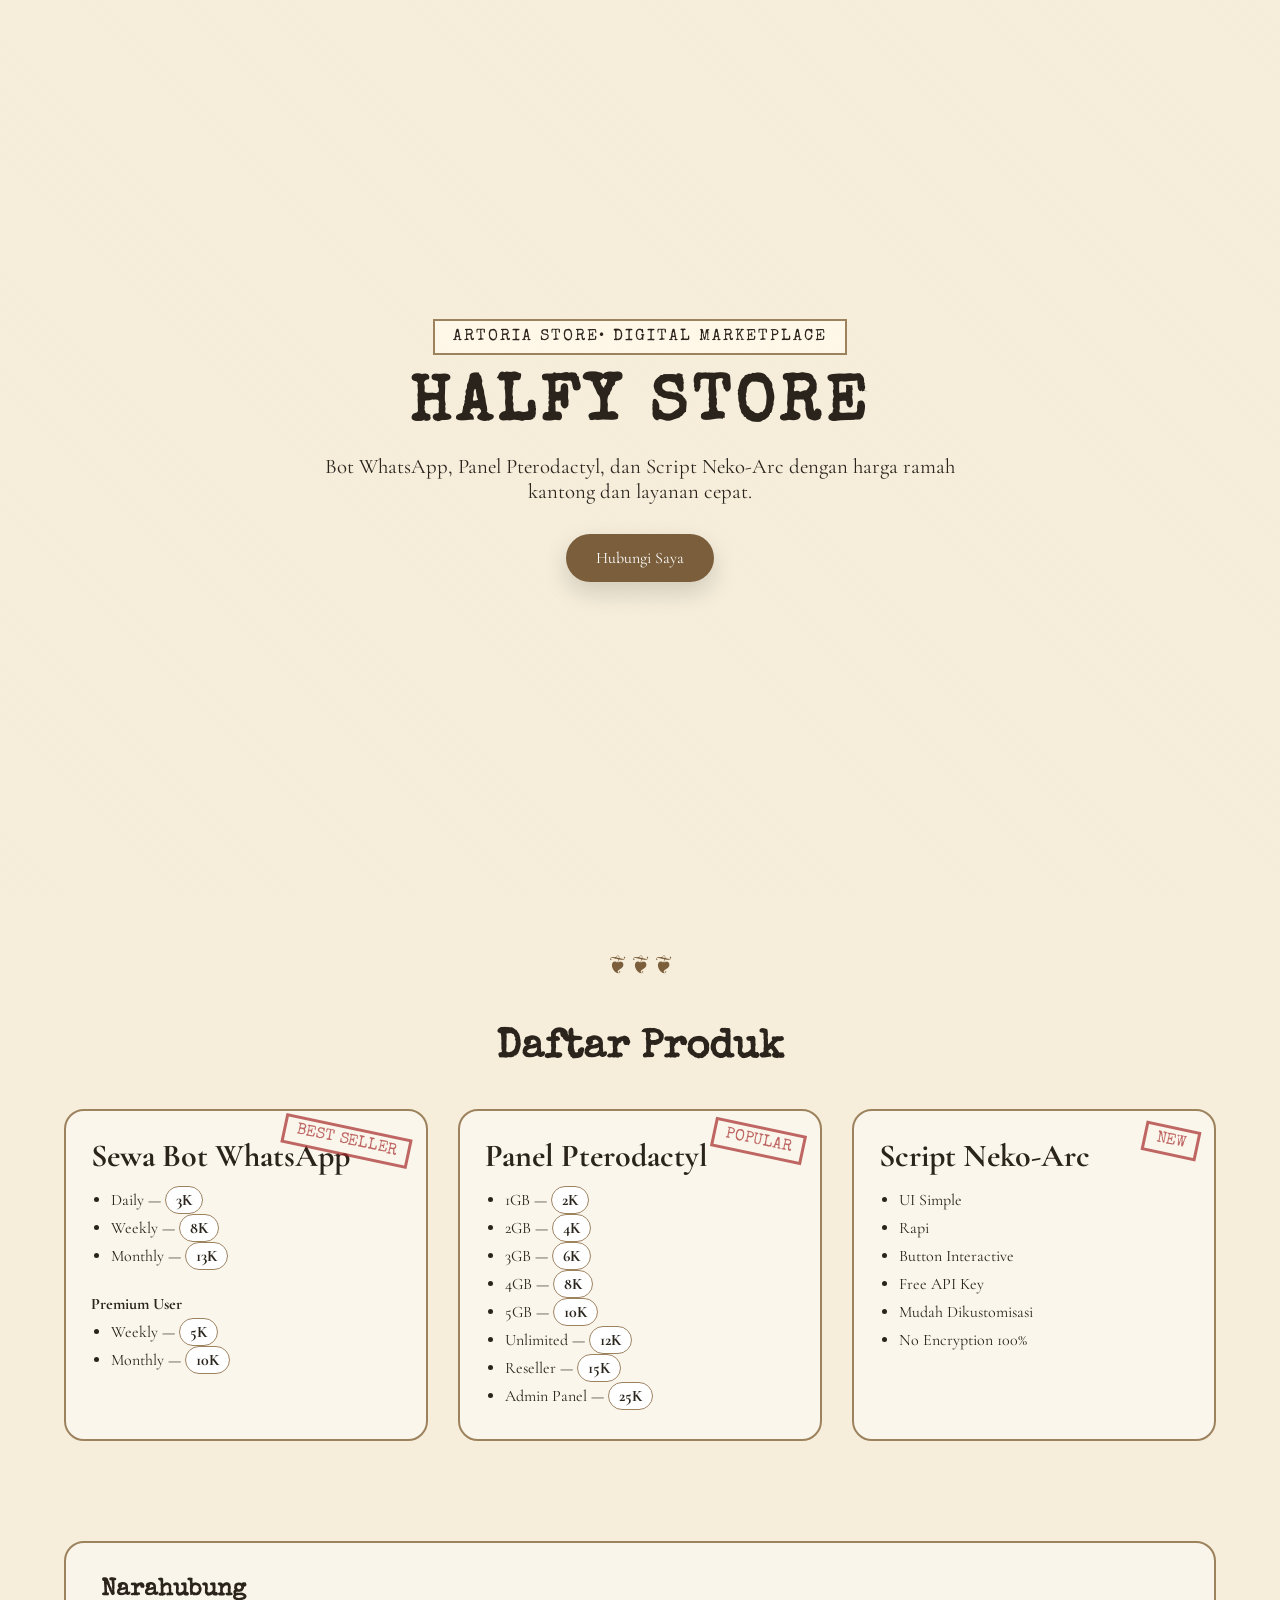
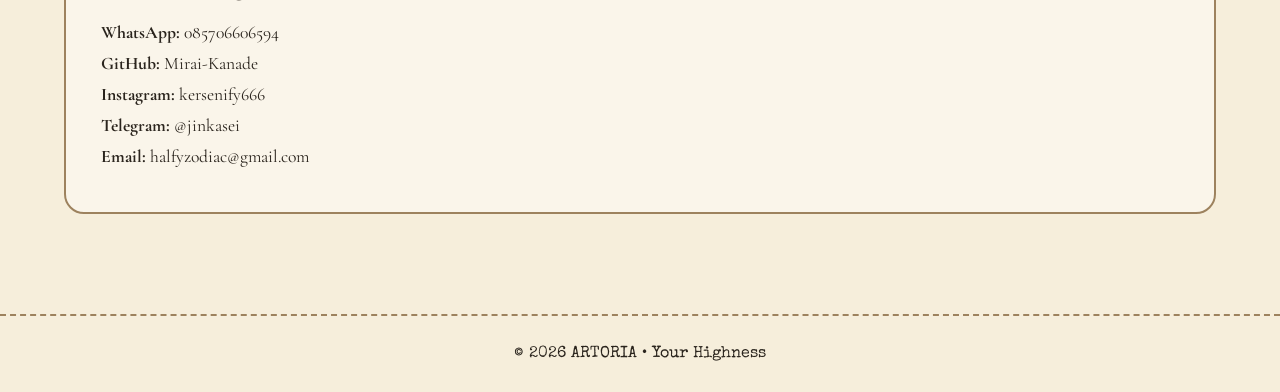
==== index.html @ eae18171 "Update index.html" ====
<!DOCTYPE html>
<html lang="id">
<head>
<meta charset="UTF-8">
<meta name="viewport" content="width=device-width, initial-scale=1.0">

<title>Artoria Pendragon</title>

<link href="https://fonts.googleapis.com/css2?family=Special+Elite&family=Cormorant+Garamond:wght@400;500;600;700&display=swap" rel="stylesheet">

<style>

:root{
    --paper:#f6eedb;
    --paper-dark:#eadbb7;
    --ink:#2a241d;
    --accent:#7b5e3b;
    --border:#9d825e;
}

*{
    margin:0;
    padding:0;
    box-sizing:border-box;
}

html{
    scroll-behavior:smooth;
}

body{
    background:var(--paper);
    color:var(--ink);
    font-family:'Cormorant Garamond',serif;
    overflow-x:hidden;
}

/* TEXTURE */

body::before{
    content:"";
    position:fixed;
    inset:0;
    pointer-events:none;
    opacity:.08;
    background-image:
    repeating-linear-gradient(
    45deg,
    rgba(0,0,0,.05) 0px,
    rgba(0,0,0,.05) 1px,
    transparent 1px,
    transparent 4px);
}

/* HEADER */

.hero{
    min-height:100vh;
    display:flex;
    flex-direction:column;
    justify-content:center;
    align-items:center;
    text-align:center;
    padding:40px 20px;
}

.badge{
    border:2px solid var(--border);
    padding:8px 18px;
    margin-bottom:20px;
    font-family:'Special Elite',cursive;
    letter-spacing:2px;
    background:#fff7e7;
    animation:float 4s infinite ease-in-out;
}

.hero h1{
    font-family:'Special Elite',cursive;
    font-size:4rem;
    letter-spacing:5px;
    margin-bottom:15px;
    animation:fadeUp 1s ease;
}

.hero p{
    max-width:700px;
    font-size:1.3rem;
    margin-bottom:30px;
    animation:fadeUp 1.3s ease;
}

.cta{
    display:inline-block;
    text-decoration:none;
    color:white;
    background:var(--accent);
    padding:14px 30px;
    border-radius:999px;
    transition:.3s;
    box-shadow:0 10px 25px rgba(0,0,0,.15);
}

.cta:hover{
    transform:translateY(-4px);
}

.divider{
    text-align:center;
    font-size:1.5rem;
    margin:50px 0;
    color:var(--accent);
}

/* SECTION */

.container{
    width:90%;
    max-width:1200px;
    margin:auto;
}

.title{
    text-align:center;
    margin-bottom:40px;
}

.title h2{
    font-family:'Special Elite',cursive;
    font-size:2.5rem;
}

/* CARDS */

.grid{
    display:grid;
    grid-template-columns:repeat(auto-fit,minmax(320px,1fr));
    gap:30px;
}

.card{
    background:rgba(255,255,255,.45);
    border:2px solid var(--border);
    border-radius:20px;
    padding:25px;
    backdrop-filter:blur(4px);
    transition:.35s;
    position:relative;
    overflow:hidden;
}

.card::before{
    content:"";
    position:absolute;
    top:0;
    left:-100%;
    width:100%;
    height:100%;
    background:linear-gradient(
    90deg,
    transparent,
    rgba(255,255,255,.4),
    transparent);
    transition:.8s;
}

.card:hover::before{
    left:100%;
}

.card:hover{
    transform:translateY(-10px);
    box-shadow:0 20px 40px rgba(0,0,0,.12);
}

.card h3{
    font-size:2rem;
    margin-bottom:15px;
}

.card ul{
    padding-left:20px;
}

.card li{
    margin:8px 0;
}

.price{
    background:#fff;
    border:1px solid var(--border);
    padding:3px 10px;
    border-radius:999px;
    font-weight:bold;
}

/* STAMP */

.stamp{
    position:absolute;
    top:15px;
    right:15px;
    border:3px solid #a52a2a;
    color:#a52a2a;
    padding:4px 10px;
    transform:rotate(12deg);
    font-family:'Special Elite';
    opacity:.7;
}

/* CONTACT */

.contact{
    margin:100px auto;
    background:rgba(255,255,255,.4);
    border:2px solid var(--border);
    border-radius:20px;
    padding:35px;
}

.contact h2{
    font-family:'Special Elite';
    margin-bottom:20px;
}

.contact p{
    margin:10px 0;
    font-size:1.1rem;
}

/* FOOTER */

footer{
    text-align:center;
    padding:30px;
    border-top:2px dashed var(--border);
    font-family:'Special Elite';
}

/* ANIMATIONS */

@keyframes fadeUp{
    from{
        opacity:0;
        transform:translateY(40px);
    }
    to{
        opacity:1;
        transform:translateY(0);
    }
}

@keyframes float{
    50%{
        transform:translateY(-6px);
    }
}

@media(max-width:768px){

.hero h1{
    font-size:2.5rem;
}

.title h2{
    font-size:1.8rem;
}

}

</style>
</head>
<body>

<section class="hero">

<div class="badge">
ARTORIA STORE• DIGITAL MARKETPLACE
</div>

<h1>HALFY STORE</h1>

<p>
Bot WhatsApp, Panel Pterodactyl, dan Script Neko-Arc
dengan harga ramah kantong dan layanan cepat.
</p>

<a href="https://wa.me/6285706606594" class="cta">
Hubungi Saya
</a>

</section>

<div class="divider">❦ ❦ ❦</div>

<section class="container">

<div class="title">
<h2>Daftar Produk</h2>
</div>

<div class="grid">

<div class="card">

<div class="stamp">BEST SELLER</div>

<h3>Sewa Bot WhatsApp</h3>

<ul>
<li>Daily — <span class="price">3K</span></li>
<li>Weekly — <span class="price">8K</span></li>
<li>Monthly — <span class="price">13K</span></li>
</ul>

<br>

<strong>Premium User</strong>

<ul>
<li>Weekly — <span class="price">5K</span></li>
<li>Monthly — <span class="price">10K</span></li>
</ul>

</div>

<div class="card">

<div class="stamp">POPULAR</div>

<h3>Panel Pterodactyl</h3>

<ul>
<li>1GB — <span class="price">2K</span></li>
<li>2GB — <span class="price">4K</span></li>
<li>3GB — <span class="price">6K</span></li>
<li>4GB — <span class="price">8K</span></li>
<li>5GB — <span class="price">10K</span></li>
<li>Unlimited — <span class="price">12K</span></li>
<li>Reseller — <span class="price">15K</span></li>
<li>Admin Panel — <span class="price">25K</span></li>
</ul>

</div>

<div class="card">

<div class="stamp">NEW</div>

<h3>Script Neko-Arc</h3>

<ul>
<li>UI Simple</li>
<li>Rapi</li>
<li>Button Interactive</li>
<li>Free API Key</li>
<li>Mudah Dikustomisasi</li>
<li>No Encryption 100%</li>
</ul>

</div>

</div>

<div class="contact">

<h2>Narahubung</h2>

<p><strong>WhatsApp:</strong> 085706606594</p>
<p><strong>GitHub:</strong> Mirai-Kanade</p>
<p><strong>Instagram:</strong> kersenify666</p>
<p><strong>Telegram:</strong> @jinkasei</p>
<p><strong>Email:</strong> halfyzodiac@gmail.com</p>

</div>

</section>

<footer>
© 2026 ARTORIA • Your Highness
</footer>

</body>
</html>
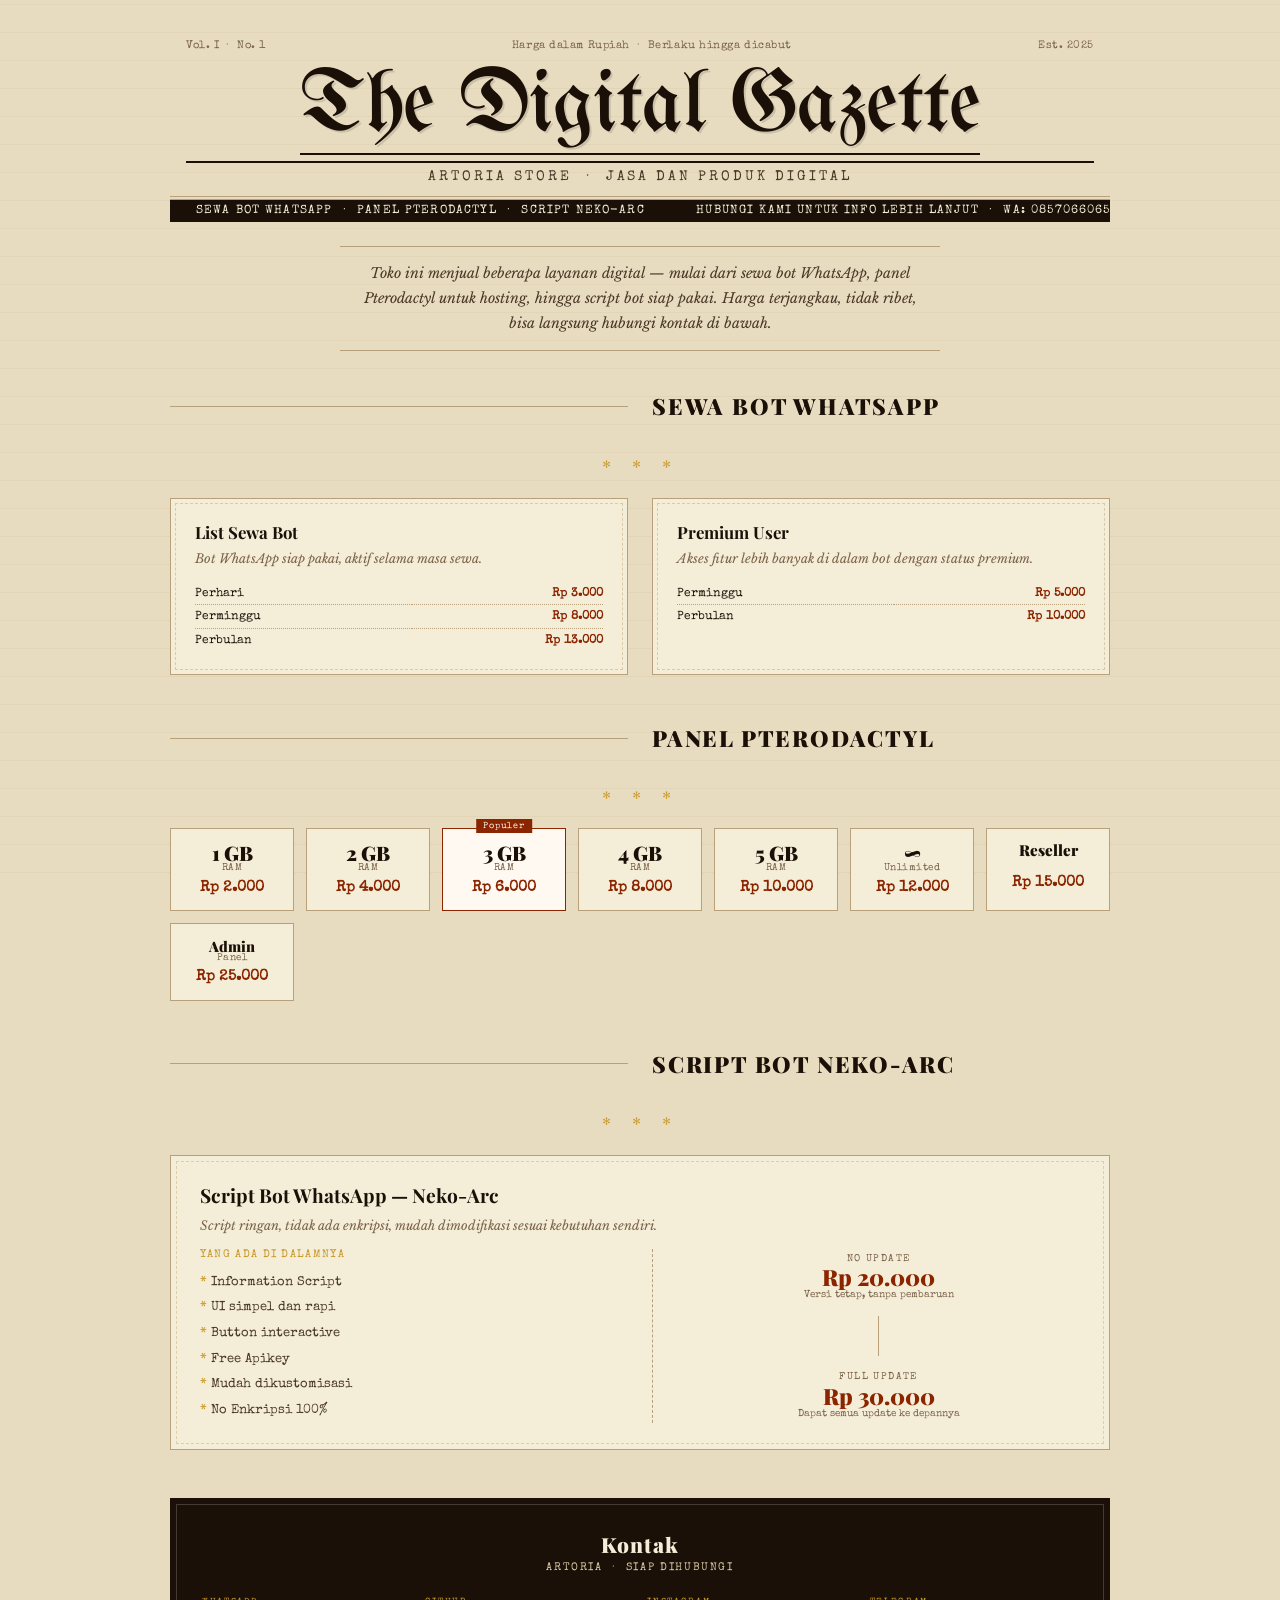
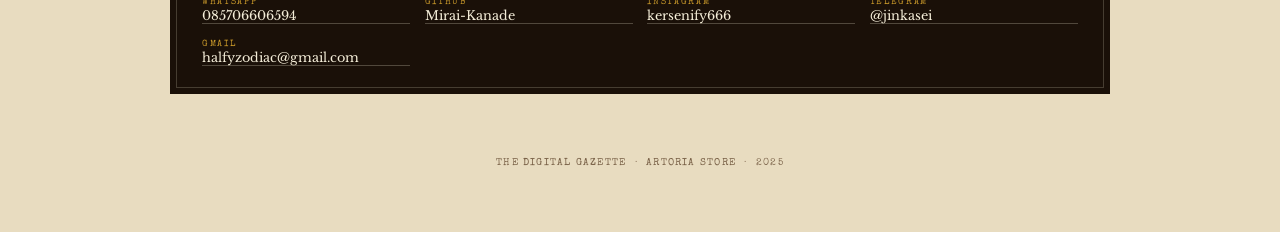
==== commit a997962c: "Update index.html" ====
--- a/index.html
+++ b/index.html
@@ -1,383 +1,687 @@
 <!DOCTYPE html>
 <html lang="id">
 <head>
-<meta charset="UTF-8">
-<meta name="viewport" content="width=device-width, initial-scale=1.0">
-
-<title>Artoria Pendragon</title>
-
-<link href="https://fonts.googleapis.com/css2?family=Special+Elite&family=Cormorant+Garamond:wght@400;500;600;700&display=swap" rel="stylesheet">
-
-<style>
-
-:root{
-    --paper:#f6eedb;
-    --paper-dark:#eadbb7;
-    --ink:#2a241d;
-    --accent:#7b5e3b;
-    --border:#9d825e;
+  <meta charset="UTF-8" />
+  <meta name="viewport" content="width=device-width, initial-scale=1.0" />
+  <title>The Digital Gazette — Artoria Store</title>
+  <link rel="preconnect" href="https://fonts.googleapis.com" />
+  <link rel="preconnect" href="https://fonts.gstatic.com" crossorigin />
+  <link href="https://fonts.googleapis.com/css2?family=UnifrakturMaguntia&family=Playfair+Display:ital,wght@0,400;0,700;0,900;1,400;1,700&family=Special+Elite&family=Libre+Baskerville:ital,wght@0,400;0,700;1,400&display=swap" rel="stylesheet" />
+
+  <style>
+    *, *::before, *::after { box-sizing: border-box; margin: 0; padding: 0; }
+
+    :root {
+      --ink:        #1a1008;
+      --ink-faded:  #4a3828;
+      --ink-light:  #7a6248;
+      --paper:      #f4edd8;
+      --paper-dark: #e8dcc0;
+      --paper-tan:  #d9c9a3;
+      --rule:       #b8a07a;
+      --accent:     #8b2500;
+      --gold:       #c8982a;
+    }
+
+    html { scroll-behavior: smooth; }
+
+    body {
+      background-color: var(--paper-dark);
+      color: var(--ink);
+      font-family: 'Libre Baskerville', Georgia, serif;
+      min-height: 100vh;
+      overflow-x: hidden;
+    }
+
+    /* lined paper texture */
+    body::before {
+      content: '';
+      position: fixed;
+      inset: 0;
+      background-image:
+        repeating-linear-gradient(
+          0deg,
+          transparent,
+          transparent 27px,
+          rgba(160,130,80,0.08) 27px,
+          rgba(160,130,80,0.08) 28px
+        );
+      pointer-events: none;
+      z-index: 0;
+    }
+
+    /* ── PAGE LOAD ANIMATIONS ── */
+    @keyframes fadeUp {
+      from { opacity: 0; transform: translateY(18px); }
+      to   { opacity: 1; transform: translateY(0); }
+    }
+    @keyframes fadeIn {
+      from { opacity: 0; }
+      to   { opacity: 1; }
+    }
+    @keyframes slideDown {
+      from { opacity: 0; transform: translateY(-12px); }
+      to   { opacity: 1; transform: translateY(0); }
+    }
+    @keyframes inkDraw {
+      from { width: 0; }
+      to   { width: 100%; }
+    }
+    @keyframes ticker {
+      0%   { transform: translateX(100%); }
+      100% { transform: translateX(-100%); }
+    }
+
+    .gazette {
+      position: relative;
+      z-index: 1;
+      max-width: 980px;
+      margin: 0 auto;
+      padding: 0 1.25rem 4rem;
+    }
+
+
+    .contact-item a.value {
+  color: var(--paper);
+  text-decoration: none;
+  border-bottom: 1px solid rgba(244,237,216,0.25);
+  transition: border-color 0.2s, color 0.2s;
 }
-
-*{
-    margin:0;
-    padding:0;
-    box-sizing:border-box;
+.contact-item a.value:hover {
+  color: var(--gold);
+  border-color: var(--gold);
 }
 
-html{
-    scroll-behavior:smooth;
-}
-
-body{
-    background:var(--paper);
-    color:var(--ink);
-    font-family:'Cormorant Garamond',serif;
-    overflow-x:hidden;
-}
-
-/* TEXTURE */
-
-body::before{
-    content:"";
-    position:fixed;
-    inset:0;
-    pointer-events:none;
-    opacity:.08;
-    background-image:
-    repeating-linear-gradient(
-    45deg,
-    rgba(0,0,0,.05) 0px,
-    rgba(0,0,0,.05) 1px,
-    transparent 1px,
-    transparent 4px);
-}
-
-/* HEADER */
-
-.hero{
-    min-height:100vh;
-    display:flex;
-    flex-direction:column;
-    justify-content:center;
-    align-items:center;
-    text-align:center;
-    padding:40px 20px;
-}
-
-.badge{
-    border:2px solid var(--border);
-    padding:8px 18px;
-    margin-bottom:20px;
-    font-family:'Special Elite',cursive;
-    letter-spacing:2px;
-    background:#fff7e7;
-    animation:float 4s infinite ease-in-out;
-}
-
-.hero h1{
-    font-family:'Special Elite',cursive;
-    font-size:4rem;
-    letter-spacing:5px;
-    margin-bottom:15px;
-    animation:fadeUp 1s ease;
-}
-
-.hero p{
-    max-width:700px;
-    font-size:1.3rem;
-    margin-bottom:30px;
-    animation:fadeUp 1.3s ease;
-}
-
-.cta{
-    display:inline-block;
-    text-decoration:none;
-    color:white;
-    background:var(--accent);
-    padding:14px 30px;
-    border-radius:999px;
-    transition:.3s;
-    box-shadow:0 10px 25px rgba(0,0,0,.15);
-}
-
-.cta:hover{
-    transform:translateY(-4px);
-}
-
-.divider{
-    text-align:center;
-    font-size:1.5rem;
-    margin:50px 0;
-    color:var(--accent);
-}
-
-/* SECTION */
-
-.container{
-    width:90%;
-    max-width:1200px;
-    margin:auto;
-}
-
-.title{
-    text-align:center;
-    margin-bottom:40px;
-}
-
-.title h2{
-    font-family:'Special Elite',cursive;
-    font-size:2.5rem;
-}
-
-/* CARDS */
-
-.grid{
-    display:grid;
-    grid-template-columns:repeat(auto-fit,minmax(320px,1fr));
-    gap:30px;
-}
-
-.card{
-    background:rgba(255,255,255,.45);
-    border:2px solid var(--border);
-    border-radius:20px;
-    padding:25px;
-    backdrop-filter:blur(4px);
-    transition:.35s;
-    position:relative;
-    overflow:hidden;
-}
-
-.card::before{
-    content:"";
-    position:absolute;
-    top:0;
-    left:-100%;
-    width:100%;
-    height:100%;
-    background:linear-gradient(
-    90deg,
-    transparent,
-    rgba(255,255,255,.4),
-    transparent);
-    transition:.8s;
-}
-
-.card:hover::before{
-    left:100%;
-}
-
-.card:hover{
-    transform:translateY(-10px);
-    box-shadow:0 20px 40px rgba(0,0,0,.12);
-}
-
-.card h3{
-    font-size:2rem;
-    margin-bottom:15px;
-}
-
-.card ul{
-    padding-left:20px;
-}
-
-.card li{
-    margin:8px 0;
-}
-
-.price{
-    background:#fff;
-    border:1px solid var(--border);
-    padding:3px 10px;
-    border-radius:999px;
-    font-weight:bold;
-}
-
-/* STAMP */
-
-.stamp{
-    position:absolute;
-    top:15px;
-    right:15px;
-    border:3px solid #a52a2a;
-    color:#a52a2a;
-    padding:4px 10px;
-    transform:rotate(12deg);
-    font-family:'Special Elite';
-    opacity:.7;
-}
-
-/* CONTACT */
-
-.contact{
-    margin:100px auto;
-    background:rgba(255,255,255,.4);
-    border:2px solid var(--border);
-    border-radius:20px;
-    padding:35px;
-}
-
-.contact h2{
-    font-family:'Special Elite';
-    margin-bottom:20px;
-}
-
-.contact p{
-    margin:10px 0;
-    font-size:1.1rem;
-}
-
-/* FOOTER */
-
-footer{
-    text-align:center;
-    padding:30px;
-    border-top:2px dashed var(--border);
-    font-family:'Special Elite';
-}
-
-/* ANIMATIONS */
-
-@keyframes fadeUp{
-    from{
-        opacity:0;
-        transform:translateY(40px);
-    }
-    to{
-        opacity:1;
-        transform:translateY(0);
-    }
-}
-
-@keyframes float{
-    50%{
-        transform:translateY(-6px);
-    }
-}
-
-@media(max-width:768px){
-
-.hero h1{
-    font-size:2.5rem;
-}
-
-.title h2{
-    font-size:1.8rem;
-}
-
-}
-
-</style>
+    /* ── MASTHEAD ── */
+    .masthead {
+      text-align: center;
+      padding: 2.5rem 1rem 0;
+      border-bottom: 4px double var(--rule);
+      animation: slideDown 0.7s ease both;
+    }
+
+    .masthead-top {
+      display: flex;
+      justify-content: space-between;
+      align-items: center;
+      font-family: 'Special Elite', monospace;
+      font-size: 0.7rem;
+      color: var(--ink-light);
+      letter-spacing: 0.05em;
+      margin-bottom: 0.75rem;
+    }
+
+    .masthead-title {
+      font-family: 'UnifrakturMaguntia', cursive;
+      font-size: clamp(2.8rem, 9vw, 5.5rem);
+      line-height: 1;
+      color: var(--ink);
+      letter-spacing: -0.01em;
+      text-shadow: 2px 2px 0 rgba(0,0,0,0.12);
+      position: relative;
+      display: inline-block;
+    }
+
+    /* ink-draw underline on title */
+    .masthead-title::after {
+      content: '';
+      position: absolute;
+      bottom: -4px;
+      left: 0;
+      height: 2px;
+      background: var(--ink);
+      animation: inkDraw 1s 0.5s ease both;
+      width: 0;
+    }
+
+    .masthead-rule {
+      border: none;
+      border-top: 2px solid var(--ink);
+      margin: 0.65rem 0 0.4rem;
+    }
+
+    .masthead-sub {
+      font-family: 'Special Elite', monospace;
+      font-size: clamp(0.65rem, 2vw, 0.85rem);
+      letter-spacing: 0.22em;
+      text-transform: uppercase;
+      color: var(--ink-faded);
+      padding-bottom: 0.75rem;
+    }
+
+    /* ── TICKER BANNER ── */
+    .edition-banner {
+      background: var(--ink);
+      color: var(--paper);
+      font-family: 'Special Elite', monospace;
+      font-size: 0.72rem;
+      letter-spacing: 0.1em;
+      padding: 0.35rem 0;
+      overflow: hidden;
+      white-space: nowrap;
+      animation: fadeIn 0.5s 0.3s both;
+    }
+    .edition-banner span {
+      display: inline-block;
+      animation: ticker 22s linear infinite;
+      text-transform: uppercase;
+    }
+
+    /* ── LEAD ── */
+    .lead {
+      text-align: center;
+      max-width: 600px;
+      margin: 1.5rem auto 2rem;
+      font-size: 0.88rem;
+      font-style: italic;
+      line-height: 1.8;
+      color: var(--ink-faded);
+      border-top: 1px solid var(--rule);
+      border-bottom: 1px solid var(--rule);
+      padding: 0.85rem 1.2rem;
+      animation: fadeUp 0.6s 0.4s both;
+    }
+
+    /* ── ORNAMENT ── */
+    .ornament {
+      text-align: center;
+      color: var(--gold);
+      font-size: 1.1rem;
+      margin: 0.2rem 0;
+      letter-spacing: 0.5rem;
+    }
+
+    /* ── SECTION HEADING ── */
+    .section-head {
+      display: grid;
+      grid-template-columns: 1fr auto 1fr;
+      align-items: center;
+      gap: 0.75rem;
+      margin: 2.5rem 0 1.4rem;
+    }
+    .section-head::before,
+    .section-head::after {
+      content: '';
+      border-top: 1px solid var(--rule);
+    }
+    .section-head h2 {
+      font-family: 'Playfair Display', Georgia, serif;
+      font-size: clamp(1rem, 3vw, 1.4rem);
+      font-weight: 900;
+      text-transform: uppercase;
+      letter-spacing: 0.08em;
+      white-space: nowrap;
+      color: var(--ink);
+    }
+
+    /* ── CARDS ── */
+    .product-grid {
+      display: grid;
+      gap: 1.5rem;
+    }
+    .product-grid.two-col { grid-template-columns: repeat(auto-fit, minmax(280px, 1fr)); }
+
+    .card {
+      background: var(--paper);
+      border: 1px solid var(--rule);
+      padding: 1.4rem 1.5rem;
+      position: relative;
+      transition: box-shadow 0.25s ease, transform 0.25s ease;
+    }
+    .card::before {
+      content: '';
+      position: absolute;
+      inset: 4px;
+      border: 1px dashed rgba(160,130,80,0.32);
+      pointer-events: none;
+    }
+    .card:hover {
+      box-shadow: 5px 5px 0 rgba(0,0,0,0.1);
+      transform: translate(-2px, -2px);
+    }
+
+    .card-title {
+      font-family: 'Playfair Display', Georgia, serif;
+      font-size: 1.05rem;
+      font-weight: 700;
+      margin-bottom: 0.35rem;
+      color: var(--ink);
+    }
+
+    .card-desc {
+      font-size: 0.79rem;
+      color: var(--ink-light);
+      font-style: italic;
+      margin-bottom: 0.85rem;
+      line-height: 1.55;
+    }
+
+    .price-table {
+      width: 100%;
+      border-collapse: collapse;
+      font-family: 'Special Elite', monospace;
+      font-size: 0.78rem;
+    }
+    .price-table tr { border-bottom: 1px dotted var(--rule); }
+    .price-table tr:last-child { border-bottom: none; }
+    .price-table td { padding: 0.3rem 0; }
+    .price-table td:last-child {
+      text-align: right;
+      font-weight: bold;
+      color: var(--accent);
+    }
+
+    /* ── PANEL TIERS ── */
+    .panel-grid {
+      display: grid;
+      grid-template-columns: repeat(auto-fit, minmax(118px, 1fr));
+      gap: 0.75rem;
+    }
+
+    .panel-tier {
+      background: var(--paper);
+      border: 1px solid var(--rule);
+      text-align: center;
+      padding: 0.9rem 0.4rem;
+      position: relative;
+      transition: box-shadow 0.22s, transform 0.22s;
+    }
+    .panel-tier:hover {
+      box-shadow: 4px 4px 0 rgba(0,0,0,0.1);
+      transform: translate(-2px, -2px);
+    }
+    .panel-tier.featured {
+      border-color: var(--accent);
+      background: #fff9f2;
+    }
+    .panel-tier.featured::after {
+      content: 'Populer';
+      position: absolute;
+      top: -0.6rem;
+      left: 50%;
+      transform: translateX(-50%);
+      background: var(--accent);
+      color: #fff9f2;
+      font-family: 'Special Elite', monospace;
+      font-size: 0.58rem;
+      padding: 0.12rem 0.45rem;
+      white-space: nowrap;
+      letter-spacing: 0.08em;
+    }
+    .panel-tier .ram {
+      font-family: 'Playfair Display', serif;
+      font-size: 1.25rem;
+      font-weight: 900;
+      color: var(--ink);
+      line-height: 1;
+    }
+    .panel-tier .ram-label {
+      font-family: 'Special Elite', monospace;
+      font-size: 0.6rem;
+      color: var(--ink-light);
+      letter-spacing: 0.05em;
+      margin-bottom: 0.4rem;
+    }
+    .panel-tier .price {
+      font-family: 'Special Elite', monospace;
+      font-size: 0.95rem;
+      font-weight: bold;
+      color: var(--accent);
+    }
+
+    /* ── SCRIPT CARD ── */
+    .card-wide {
+      background: var(--paper);
+      border: 1px solid var(--rule);
+      padding: 1.6rem 1.8rem;
+      position: relative;
+      transition: box-shadow 0.25s, transform 0.25s;
+    }
+    .card-wide::before {
+      content: '';
+      position: absolute;
+      inset: 5px;
+      border: 1px dashed rgba(160,130,80,0.28);
+      pointer-events: none;
+    }
+    .card-wide:hover {
+      box-shadow: 5px 5px 0 rgba(0,0,0,0.1);
+      transform: translate(-2px, -2px);
+    }
+    .card-wide .card-title { font-size: 1.2rem; margin-bottom: 0.5rem; }
+    .card-wide-inner {
+      display: grid;
+      grid-template-columns: 1fr 1fr;
+      gap: 1.5rem;
+      margin-top: 0.8rem;
+    }
+    @media (max-width: 520px) { .card-wide-inner { grid-template-columns: 1fr; } }
+
+    .feature-list {
+      list-style: none;
+      font-family: 'Special Elite', monospace;
+      font-size: 0.8rem;
+      line-height: 2;
+      color: var(--ink-faded);
+    }
+    .feature-list li::before {
+      content: '* ';
+      color: var(--gold);
+    }
+
+    .script-price-box {
+      display: flex;
+      flex-direction: column;
+      justify-content: center;
+      align-items: center;
+      gap: 1rem;
+      border-left: 1px dashed var(--rule);
+      padding-left: 1.5rem;
+    }
+    .script-tier {
+      text-align: center;
+    }
+    .script-tier .tier-label {
+      font-family: 'Special Elite', monospace;
+      font-size: 0.62rem;
+      letter-spacing: 0.14em;
+      text-transform: uppercase;
+      color: var(--ink-light);
+      margin-bottom: 0.15rem;
+    }
+    .script-tier .tier-price {
+      font-family: 'Playfair Display', serif;
+      font-size: 1.4rem;
+      font-weight: 900;
+      color: var(--accent);
+      line-height: 1;
+    }
+    .script-tier .tier-note {
+      font-family: 'Special Elite', monospace;
+      font-size: 0.6rem;
+      color: var(--ink-light);
+      margin-top: 0.1rem;
+    }
+    .script-divider {
+      width: 1px;
+      height: 40px;
+      background: var(--rule);
+    }
+
+    /* ── CONTACT ── */
+    .contact-block {
+      background: var(--ink);
+      color: var(--paper);
+      padding: 2rem 2rem 1.75rem;
+      margin-top: 3rem;
+      position: relative;
+      text-align: center;
+      transition: box-shadow 0.25s;
+    }
+    .contact-block::before {
+      content: '';
+      position: absolute;
+      inset: 6px;
+      border: 1px solid rgba(244,237,216,0.2);
+      pointer-events: none;
+    }
+    .contact-block h2 {
+      font-family: 'Playfair Display', serif;
+      font-size: 1.3rem;
+      font-weight: 900;
+      letter-spacing: 0.05em;
+      margin-bottom: 0.25rem;
+    }
+    .contact-block .sub {
+      font-family: 'Special Elite', monospace;
+      font-size: 0.68rem;
+      letter-spacing: 0.15em;
+      color: var(--paper-tan);
+      margin-bottom: 1.5rem;
+      text-transform: uppercase;
+    }
+    .contact-grid {
+      display: grid;
+      grid-template-columns: repeat(auto-fit, minmax(170px, 1fr));
+      gap: 0.9rem;
+      text-align: left;
+    }
+    .contact-item { display: flex; flex-direction: column; gap: 0.1rem; }
+    .contact-item .label {
+      font-family: 'Special Elite', monospace;
+      font-size: 0.58rem;
+      letter-spacing: 0.18em;
+      text-transform: uppercase;
+      color: var(--gold);
+    }
+    .contact-item .value {
+      font-family: 'Libre Baskerville', serif;
+      font-size: 0.8rem;
+      color: var(--paper);
+    }
+
+    /* ── FOOTER ── */
+    .footer {
+      text-align: center;
+      font-family: 'Special Elite', monospace;
+      font-size: 0.63rem;
+      letter-spacing: 0.12em;
+      color: var(--ink-light);
+      padding-top: 2rem;
+      text-transform: uppercase;
+    }
+
+    /* ── STAGGERED FADE-UP on sections ── */
+    .fade-section {
+      animation: fadeUp 0.6s ease both;
+    }
+    .fade-section:nth-child(1)  { animation-delay: 0.15s; }
+    .fade-section:nth-child(2)  { animation-delay: 0.25s; }
+    .fade-section:nth-child(3)  { animation-delay: 0.35s; }
+    .fade-section:nth-child(4)  { animation-delay: 0.45s; }
+    .fade-section:nth-child(5)  { animation-delay: 0.55s; }
+
+    @media (max-width: 600px) {
+      .masthead-top { flex-direction: column; gap: 0.3rem; text-align: center; }
+      .card, .card-wide { padding: 1.1rem; }
+      .script-price-box { border-left: none; border-top: 1px dashed var(--rule); padding-left: 0; padding-top: 1rem; }
+    }
+  </style>
 </head>
 <body>
 
-<section class="hero">
-
-<div class="badge">
-ARTORIA STORE• DIGITAL MARKETPLACE
+<div class="gazette">
+
+  <!-- MASTHEAD -->
+  <header class="masthead">
+    <div class="masthead-top">
+      <span>Vol. I &nbsp;·&nbsp; No. 1</span>
+      <span>Harga dalam Rupiah &nbsp;·&nbsp; Berlaku hingga dicabut</span>
+      <span>Est. 2025</span>
+    </div>
+    <div class="masthead-title">The Digital Gazette</div>
+    <hr class="masthead-rule" />
+    <div class="masthead-sub">Artoria Store &nbsp;·&nbsp; Jasa dan Produk Digital</div>
+  </header>
+
+  <!-- TICKER -->
+  <div class="edition-banner">
+    <span>
+      &nbsp;&nbsp;&nbsp;&nbsp;
+      Sewa Bot WhatsApp &nbsp;·&nbsp; Panel Pterodactyl &nbsp;·&nbsp; Script Neko-Arc
+      &nbsp;&nbsp;&nbsp;&nbsp;&nbsp;&nbsp;&nbsp;&nbsp;
+      Hubungi kami untuk info lebih lanjut &nbsp;·&nbsp; WA: 085706606594
+      &nbsp;&nbsp;&nbsp;&nbsp;&nbsp;&nbsp;&nbsp;&nbsp;
+      Sewa Bot WhatsApp &nbsp;·&nbsp; Panel Pterodactyl &nbsp;·&nbsp; Script Neko-Arc
+      &nbsp;&nbsp;&nbsp;&nbsp;
+    </span>
+  </div>
+
+  <!-- LEAD -->
+  <p class="lead">
+    Toko ini menjual beberapa layanan digital — mulai dari sewa bot WhatsApp,
+    panel Pterodactyl untuk hosting, hingga script bot siap pakai.
+    Harga terjangkau, tidak ribet, bisa langsung hubungi kontak di bawah.
+  </p>
+
+  <!-- ══ SEWA BOT WHATSAPP ══ -->
+  <div class="section-head fade-section">
+    <span></span>
+    <h2>Sewa Bot WhatsApp</h2>
+    <span></span>
+  </div>
+
+  <div class="ornament">* * *</div>
+
+  <div class="product-grid two-col fade-section" style="margin-top:1.2rem;">
+
+    <div class="card">
+      <div class="card-title">List Sewa Bot</div>
+      <div class="card-desc">Bot WhatsApp siap pakai, aktif selama masa sewa.</div>
+      <table class="price-table">
+        <tr><td>Perhari</td><td>Rp 3.000</td></tr>
+        <tr><td>Perminggu</td><td>Rp 8.000</td></tr>
+        <tr><td>Perbulan</td><td>Rp 13.000</td></tr>
+      </table>
+    </div>
+
+    <div class="card">
+      <div class="card-title">Premium User</div>
+      <div class="card-desc">Akses fitur lebih banyak di dalam bot dengan status premium.</div>
+      <table class="price-table">
+        <tr><td>Perminggu</td><td>Rp 5.000</td></tr>
+        <tr><td>Perbulan</td><td>Rp 10.000</td></tr>
+      </table>
+    </div>
+
+  </div>
+
+  <!-- ══ PANEL PTERODACTYL ══ -->
+  <div class="section-head fade-section" style="margin-top:3rem;">
+    <span></span>
+    <h2>Panel Pterodactyl</h2>
+    <span></span>
+  </div>
+
+  <div class="ornament">* * *</div>
+
+  <div class="panel-grid fade-section" style="margin-top:1.1rem;">
+    <div class="panel-tier">
+      <div class="ram">1 GB</div>
+      <div class="ram-label">RAM</div>
+      <div class="price">Rp 2.000</div>
+    </div>
+    <div class="panel-tier">
+      <div class="ram">2 GB</div>
+      <div class="ram-label">RAM</div>
+      <div class="price">Rp 4.000</div>
+    </div>
+    <div class="panel-tier featured">
+      <div class="ram">3 GB</div>
+      <div class="ram-label">RAM</div>
+      <div class="price">Rp 6.000</div>
+    </div>
+    <div class="panel-tier">
+      <div class="ram">4 GB</div>
+      <div class="ram-label">RAM</div>
+      <div class="price">Rp 8.000</div>
+    </div>
+    <div class="panel-tier">
+      <div class="ram">5 GB</div>
+      <div class="ram-label">RAM</div>
+      <div class="price">Rp 10.000</div>
+    </div>
+    <div class="panel-tier">
+      <div class="ram">&#x221E;</div>
+      <div class="ram-label">Unlimited</div>
+      <div class="price">Rp 12.000</div>
+    </div>
+    <div class="panel-tier">
+      <div class="ram" style="font-size:0.95rem;">Reseller</div>
+      <div class="ram-label">&nbsp;</div>
+      <div class="price">Rp 15.000</div>
+    </div>
+    <div class="panel-tier">
+      <div class="ram" style="font-size:0.9rem;">Admin</div>
+      <div class="ram-label">Panel</div>
+      <div class="price">Rp 25.000</div>
+    </div>
+  </div>
+
+  <!-- ══ SCRIPT NEKO-ARC ══ -->
+  <div class="section-head fade-section" style="margin-top:3rem;">
+    <span></span>
+    <h2>Script Bot Neko-Arc</h2>
+    <span></span>
+  </div>
+
+  <div class="ornament">* * *</div>
+
+  <div class="card-wide fade-section" style="margin-top:1.2rem;">
+    <div class="card-title">Script Bot WhatsApp — Neko-Arc</div>
+    <div class="card-desc">Script ringan, tidak ada enkripsi, mudah dimodifikasi sesuai kebutuhan sendiri.</div>
+
+    <div class="card-wide-inner">
+      <div>
+        <p style="font-family:'Special Elite',monospace; font-size:0.68rem; letter-spacing:0.12em; color:var(--gold); text-transform:uppercase; margin-bottom:0.6rem;">Yang ada di dalamnya</p>
+        <ul class="feature-list">
+          <li>Information Script</li>
+          <li>UI simpel dan rapi</li>
+          <li>Button interactive</li>
+          <li>Free Apikey</li>
+          <li>Mudah dikustomisasi</li>
+          <li>No Enkripsi 100%</li>
+        </ul>
+      </div>
+
+      <div class="script-price-box">
+        <div class="script-tier">
+          <div class="tier-label">No Update</div>
+          <div class="tier-price">Rp 20.000</div>
+          <div class="tier-note">Versi tetap, tanpa pembaruan</div>
+        </div>
+        <div class="script-divider"></div>
+        <div class="script-tier">
+          <div class="tier-label">Full Update</div>
+          <div class="tier-price">Rp 30.000</div>
+          <div class="tier-note">Dapat semua update ke depannya</div>
+        </div>
+      </div>
+    </div>
+  </div>
+
+  <!-- ══ KONTAK ══ -->
+<div class="contact-block fade-section">
+  <h2>Kontak</h2>
+  <p class="sub">Artoria &nbsp;·&nbsp; Siap dihubungi</p>
+  <div class="contact-grid">
+    <div class="contact-item">
+      <span class="label">WhatsApp</span>
+      <a class="value" href="https://wa.me/6285706606594" target="_blank" rel="noopener">085706606594</a>
+    </div>
+    <div class="contact-item">
+      <span class="label">GitHub</span>
+      <a class="value" href="https://github.com/Mirai-Kanade" target="_blank" rel="noopener">Mirai-Kanade</a>
+    </div>
+    <div class="contact-item">
+      <span class="label">Instagram</span>
+      <a class="value" href="https://instagram.com/kersenify666" target="_blank" rel="noopener">kersenify666</a>
+    </div>
+    <div class="contact-item">
+      <span class="label">Telegram</span>
+      <a class="value" href="https://t.me/jinkasei" target="_blank" rel="noopener">@jinkasei</a>
+    </div>
+    <div class="contact-item">
+      <span class="label">Gmail</span>
+      <a class="value" href="mailto:halfyzodiac@gmail.com">halfyzodiac@gmail.com</a>
+    </div>
+  </div>
 </div>
 
-<h1>HALFY STORE</h1>
-
-<p>
-Bot WhatsApp, Panel Pterodactyl, dan Script Neko-Arc
-dengan harga ramah kantong dan layanan cepat.
-</p>
-
-<a href="https://wa.me/6285706606594" class="cta">
-Hubungi Saya
-</a>
-
-</section>
-
-<div class="divider">❦ ❦ ❦</div>
-
-<section class="container">
-
-<div class="title">
-<h2>Daftar Produk</h2>
+  <footer class="footer">
+    <p style="margin-top:2rem;">The Digital Gazette &nbsp;·&nbsp; Artoria Store &nbsp;·&nbsp; 2025</p>
+  </footer>
+
 </div>
-
-<div class="grid">
-
-<div class="card">
-
-<div class="stamp">BEST SELLER</div>
-
-<h3>Sewa Bot WhatsApp</h3>
-
-<ul>
-<li>Daily — <span class="price">3K</span></li>
-<li>Weekly — <span class="price">8K</span></li>
-<li>Monthly — <span class="price">13K</span></li>
-</ul>
-
-<br>
-
-<strong>Premium User</strong>
-
-<ul>
-<li>Weekly — <span class="price">5K</span></li>
-<li>Monthly — <span class="price">10K</span></li>
-</ul>
-
-</div>
-
-<div class="card">
-
-<div class="stamp">POPULAR</div>
-
-<h3>Panel Pterodactyl</h3>
-
-<ul>
-<li>1GB — <span class="price">2K</span></li>
-<li>2GB — <span class="price">4K</span></li>
-<li>3GB — <span class="price">6K</span></li>
-<li>4GB — <span class="price">8K</span></li>
-<li>5GB — <span class="price">10K</span></li>
-<li>Unlimited — <span class="price">12K</span></li>
-<li>Reseller — <span class="price">15K</span></li>
-<li>Admin Panel — <span class="price">25K</span></li>
-</ul>
-
-</div>
-
-<div class="card">
-
-<div class="stamp">NEW</div>
-
-<h3>Script Neko-Arc</h3>
-
-<ul>
-<li>UI Simple</li>
-<li>Rapi</li>
-<li>Button Interactive</li>
-<li>Free API Key</li>
-<li>Mudah Dikustomisasi</li>
-<li>No Encryption 100%</li>
-</ul>
-
-</div>
-
-</div>
-
-<div class="contact">
-
-<h2>Narahubung</h2>
-
-<p><strong>WhatsApp:</strong> 085706606594</p>
-<p><strong>GitHub:</strong> Mirai-Kanade</p>
-<p><strong>Instagram:</strong> kersenify666</p>
-<p><strong>Telegram:</strong> @jinkasei</p>
-<p><strong>Email:</strong> halfyzodiac@gmail.com</p>
-
-</div>
-
-</section>
-
-<footer>
-© 2026 ARTORIA • Your Highness
-</footer>
-
 </body>
 </html>
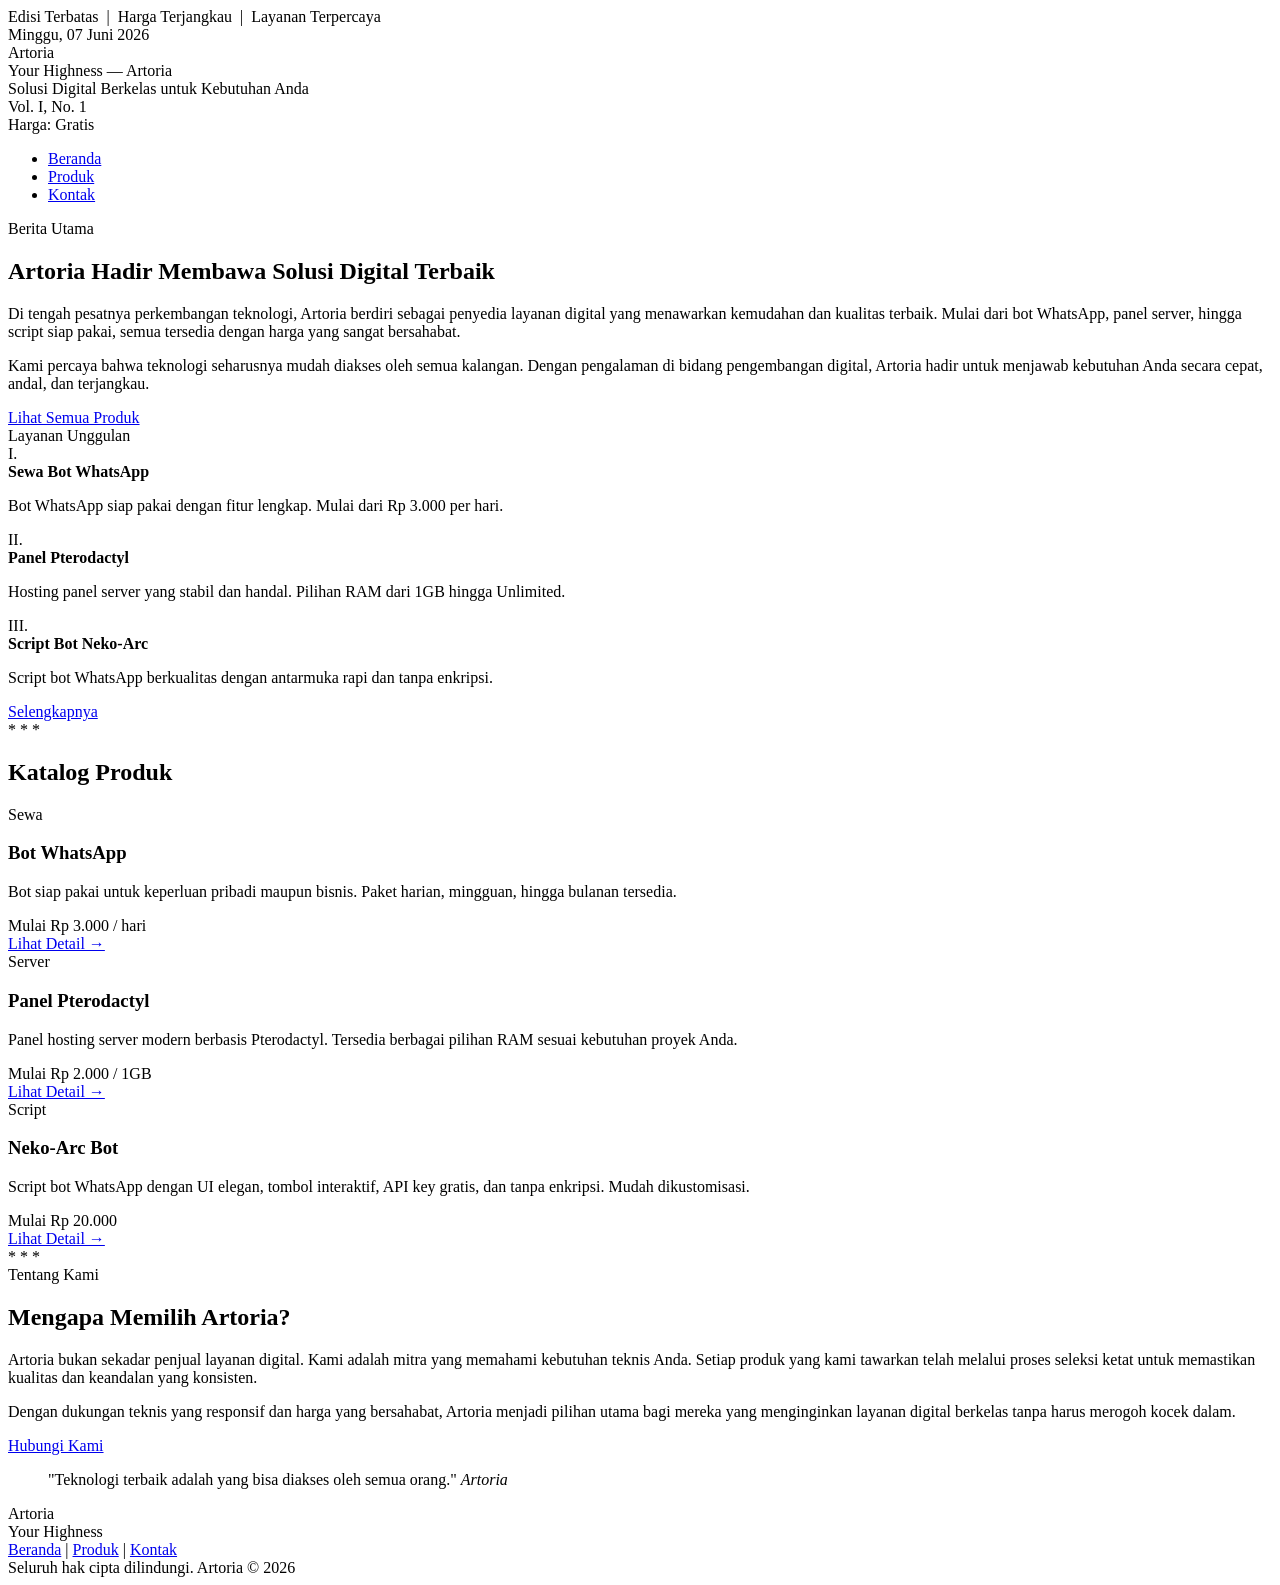
==== commit b5613c77: "Update index.html" ====
--- a/index.html
+++ b/index.html
@@ -3,685 +3,185 @@
 <head>
   <meta charset="UTF-8" />
   <meta name="viewport" content="width=device-width, initial-scale=1.0" />
-  <title>The Digital Gazette — Artoria Store</title>
+  <title>Artoria - Your Highness</title>
+  <link rel="stylesheet" href="style.css" />
   <link rel="preconnect" href="https://fonts.googleapis.com" />
   <link rel="preconnect" href="https://fonts.gstatic.com" crossorigin />
-  <link href="https://fonts.googleapis.com/css2?family=UnifrakturMaguntia&family=Playfair+Display:ital,wght@0,400;0,700;0,900;1,400;1,700&family=Special+Elite&family=Libre+Baskerville:ital,wght@0,400;0,700;1,400&display=swap" rel="stylesheet" />
-
-  <style>
-    *, *::before, *::after { box-sizing: border-box; margin: 0; padding: 0; }
-
-    :root {
-      --ink:        #1a1008;
-      --ink-faded:  #4a3828;
-      --ink-light:  #7a6248;
-      --paper:      #f4edd8;
-      --paper-dark: #e8dcc0;
-      --paper-tan:  #d9c9a3;
-      --rule:       #b8a07a;
-      --accent:     #8b2500;
-      --gold:       #c8982a;
-    }
-
-    html { scroll-behavior: smooth; }
-
-    body {
-      background-color: var(--paper-dark);
-      color: var(--ink);
-      font-family: 'Libre Baskerville', Georgia, serif;
-      min-height: 100vh;
-      overflow-x: hidden;
-    }
-
-    /* lined paper texture */
-    body::before {
-      content: '';
-      position: fixed;
-      inset: 0;
-      background-image:
-        repeating-linear-gradient(
-          0deg,
-          transparent,
-          transparent 27px,
-          rgba(160,130,80,0.08) 27px,
-          rgba(160,130,80,0.08) 28px
-        );
-      pointer-events: none;
-      z-index: 0;
-    }
-
-    /* ── PAGE LOAD ANIMATIONS ── */
-    @keyframes fadeUp {
-      from { opacity: 0; transform: translateY(18px); }
-      to   { opacity: 1; transform: translateY(0); }
-    }
-    @keyframes fadeIn {
-      from { opacity: 0; }
-      to   { opacity: 1; }
-    }
-    @keyframes slideDown {
-      from { opacity: 0; transform: translateY(-12px); }
-      to   { opacity: 1; transform: translateY(0); }
-    }
-    @keyframes inkDraw {
-      from { width: 0; }
-      to   { width: 100%; }
-    }
-    @keyframes ticker {
-      0%   { transform: translateX(100%); }
-      100% { transform: translateX(-100%); }
-    }
-
-    .gazette {
-      position: relative;
-      z-index: 1;
-      max-width: 980px;
-      margin: 0 auto;
-      padding: 0 1.25rem 4rem;
-    }
-
-
-    .contact-item a.value {
-  color: var(--paper);
-  text-decoration: none;
-  border-bottom: 1px solid rgba(244,237,216,0.25);
-  transition: border-color 0.2s, color 0.2s;
-}
-.contact-item a.value:hover {
-  color: var(--gold);
-  border-color: var(--gold);
-}
-
-    /* ── MASTHEAD ── */
-    .masthead {
-      text-align: center;
-      padding: 2.5rem 1rem 0;
-      border-bottom: 4px double var(--rule);
-      animation: slideDown 0.7s ease both;
-    }
-
-    .masthead-top {
-      display: flex;
-      justify-content: space-between;
-      align-items: center;
-      font-family: 'Special Elite', monospace;
-      font-size: 0.7rem;
-      color: var(--ink-light);
-      letter-spacing: 0.05em;
-      margin-bottom: 0.75rem;
-    }
-
-    .masthead-title {
-      font-family: 'UnifrakturMaguntia', cursive;
-      font-size: clamp(2.8rem, 9vw, 5.5rem);
-      line-height: 1;
-      color: var(--ink);
-      letter-spacing: -0.01em;
-      text-shadow: 2px 2px 0 rgba(0,0,0,0.12);
-      position: relative;
-      display: inline-block;
-    }
-
-    /* ink-draw underline on title */
-    .masthead-title::after {
-      content: '';
-      position: absolute;
-      bottom: -4px;
-      left: 0;
-      height: 2px;
-      background: var(--ink);
-      animation: inkDraw 1s 0.5s ease both;
-      width: 0;
-    }
-
-    .masthead-rule {
-      border: none;
-      border-top: 2px solid var(--ink);
-      margin: 0.65rem 0 0.4rem;
-    }
-
-    .masthead-sub {
-      font-family: 'Special Elite', monospace;
-      font-size: clamp(0.65rem, 2vw, 0.85rem);
-      letter-spacing: 0.22em;
-      text-transform: uppercase;
-      color: var(--ink-faded);
-      padding-bottom: 0.75rem;
-    }
-
-    /* ── TICKER BANNER ── */
-    .edition-banner {
-      background: var(--ink);
-      color: var(--paper);
-      font-family: 'Special Elite', monospace;
-      font-size: 0.72rem;
-      letter-spacing: 0.1em;
-      padding: 0.35rem 0;
-      overflow: hidden;
-      white-space: nowrap;
-      animation: fadeIn 0.5s 0.3s both;
-    }
-    .edition-banner span {
-      display: inline-block;
-      animation: ticker 22s linear infinite;
-      text-transform: uppercase;
-    }
-
-    /* ── LEAD ── */
-    .lead {
-      text-align: center;
-      max-width: 600px;
-      margin: 1.5rem auto 2rem;
-      font-size: 0.88rem;
-      font-style: italic;
-      line-height: 1.8;
-      color: var(--ink-faded);
-      border-top: 1px solid var(--rule);
-      border-bottom: 1px solid var(--rule);
-      padding: 0.85rem 1.2rem;
-      animation: fadeUp 0.6s 0.4s both;
-    }
-
-    /* ── ORNAMENT ── */
-    .ornament {
-      text-align: center;
-      color: var(--gold);
-      font-size: 1.1rem;
-      margin: 0.2rem 0;
-      letter-spacing: 0.5rem;
-    }
-
-    /* ── SECTION HEADING ── */
-    .section-head {
-      display: grid;
-      grid-template-columns: 1fr auto 1fr;
-      align-items: center;
-      gap: 0.75rem;
-      margin: 2.5rem 0 1.4rem;
-    }
-    .section-head::before,
-    .section-head::after {
-      content: '';
-      border-top: 1px solid var(--rule);
-    }
-    .section-head h2 {
-      font-family: 'Playfair Display', Georgia, serif;
-      font-size: clamp(1rem, 3vw, 1.4rem);
-      font-weight: 900;
-      text-transform: uppercase;
-      letter-spacing: 0.08em;
-      white-space: nowrap;
-      color: var(--ink);
-    }
-
-    /* ── CARDS ── */
-    .product-grid {
-      display: grid;
-      gap: 1.5rem;
-    }
-    .product-grid.two-col { grid-template-columns: repeat(auto-fit, minmax(280px, 1fr)); }
-
-    .card {
-      background: var(--paper);
-      border: 1px solid var(--rule);
-      padding: 1.4rem 1.5rem;
-      position: relative;
-      transition: box-shadow 0.25s ease, transform 0.25s ease;
-    }
-    .card::before {
-      content: '';
-      position: absolute;
-      inset: 4px;
-      border: 1px dashed rgba(160,130,80,0.32);
-      pointer-events: none;
-    }
-    .card:hover {
-      box-shadow: 5px 5px 0 rgba(0,0,0,0.1);
-      transform: translate(-2px, -2px);
-    }
-
-    .card-title {
-      font-family: 'Playfair Display', Georgia, serif;
-      font-size: 1.05rem;
-      font-weight: 700;
-      margin-bottom: 0.35rem;
-      color: var(--ink);
-    }
-
-    .card-desc {
-      font-size: 0.79rem;
-      color: var(--ink-light);
-      font-style: italic;
-      margin-bottom: 0.85rem;
-      line-height: 1.55;
-    }
-
-    .price-table {
-      width: 100%;
-      border-collapse: collapse;
-      font-family: 'Special Elite', monospace;
-      font-size: 0.78rem;
-    }
-    .price-table tr { border-bottom: 1px dotted var(--rule); }
-    .price-table tr:last-child { border-bottom: none; }
-    .price-table td { padding: 0.3rem 0; }
-    .price-table td:last-child {
-      text-align: right;
-      font-weight: bold;
-      color: var(--accent);
-    }
-
-    /* ── PANEL TIERS ── */
-    .panel-grid {
-      display: grid;
-      grid-template-columns: repeat(auto-fit, minmax(118px, 1fr));
-      gap: 0.75rem;
-    }
-
-    .panel-tier {
-      background: var(--paper);
-      border: 1px solid var(--rule);
-      text-align: center;
-      padding: 0.9rem 0.4rem;
-      position: relative;
-      transition: box-shadow 0.22s, transform 0.22s;
-    }
-    .panel-tier:hover {
-      box-shadow: 4px 4px 0 rgba(0,0,0,0.1);
-      transform: translate(-2px, -2px);
-    }
-    .panel-tier.featured {
-      border-color: var(--accent);
-      background: #fff9f2;
-    }
-    .panel-tier.featured::after {
-      content: 'Populer';
-      position: absolute;
-      top: -0.6rem;
-      left: 50%;
-      transform: translateX(-50%);
-      background: var(--accent);
-      color: #fff9f2;
-      font-family: 'Special Elite', monospace;
-      font-size: 0.58rem;
-      padding: 0.12rem 0.45rem;
-      white-space: nowrap;
-      letter-spacing: 0.08em;
-    }
-    .panel-tier .ram {
-      font-family: 'Playfair Display', serif;
-      font-size: 1.25rem;
-      font-weight: 900;
-      color: var(--ink);
-      line-height: 1;
-    }
-    .panel-tier .ram-label {
-      font-family: 'Special Elite', monospace;
-      font-size: 0.6rem;
-      color: var(--ink-light);
-      letter-spacing: 0.05em;
-      margin-bottom: 0.4rem;
-    }
-    .panel-tier .price {
-      font-family: 'Special Elite', monospace;
-      font-size: 0.95rem;
-      font-weight: bold;
-      color: var(--accent);
-    }
-
-    /* ── SCRIPT CARD ── */
-    .card-wide {
-      background: var(--paper);
-      border: 1px solid var(--rule);
-      padding: 1.6rem 1.8rem;
-      position: relative;
-      transition: box-shadow 0.25s, transform 0.25s;
-    }
-    .card-wide::before {
-      content: '';
-      position: absolute;
-      inset: 5px;
-      border: 1px dashed rgba(160,130,80,0.28);
-      pointer-events: none;
-    }
-    .card-wide:hover {
-      box-shadow: 5px 5px 0 rgba(0,0,0,0.1);
-      transform: translate(-2px, -2px);
-    }
-    .card-wide .card-title { font-size: 1.2rem; margin-bottom: 0.5rem; }
-    .card-wide-inner {
-      display: grid;
-      grid-template-columns: 1fr 1fr;
-      gap: 1.5rem;
-      margin-top: 0.8rem;
-    }
-    @media (max-width: 520px) { .card-wide-inner { grid-template-columns: 1fr; } }
-
-    .feature-list {
-      list-style: none;
-      font-family: 'Special Elite', monospace;
-      font-size: 0.8rem;
-      line-height: 2;
-      color: var(--ink-faded);
-    }
-    .feature-list li::before {
-      content: '* ';
-      color: var(--gold);
-    }
-
-    .script-price-box {
-      display: flex;
-      flex-direction: column;
-      justify-content: center;
-      align-items: center;
-      gap: 1rem;
-      border-left: 1px dashed var(--rule);
-      padding-left: 1.5rem;
-    }
-    .script-tier {
-      text-align: center;
-    }
-    .script-tier .tier-label {
-      font-family: 'Special Elite', monospace;
-      font-size: 0.62rem;
-      letter-spacing: 0.14em;
-      text-transform: uppercase;
-      color: var(--ink-light);
-      margin-bottom: 0.15rem;
-    }
-    .script-tier .tier-price {
-      font-family: 'Playfair Display', serif;
-      font-size: 1.4rem;
-      font-weight: 900;
-      color: var(--accent);
-      line-height: 1;
-    }
-    .script-tier .tier-note {
-      font-family: 'Special Elite', monospace;
-      font-size: 0.6rem;
-      color: var(--ink-light);
-      margin-top: 0.1rem;
-    }
-    .script-divider {
-      width: 1px;
-      height: 40px;
-      background: var(--rule);
-    }
-
-    /* ── CONTACT ── */
-    .contact-block {
-      background: var(--ink);
-      color: var(--paper);
-      padding: 2rem 2rem 1.75rem;
-      margin-top: 3rem;
-      position: relative;
-      text-align: center;
-      transition: box-shadow 0.25s;
-    }
-    .contact-block::before {
-      content: '';
-      position: absolute;
-      inset: 6px;
-      border: 1px solid rgba(244,237,216,0.2);
-      pointer-events: none;
-    }
-    .contact-block h2 {
-      font-family: 'Playfair Display', serif;
-      font-size: 1.3rem;
-      font-weight: 900;
-      letter-spacing: 0.05em;
-      margin-bottom: 0.25rem;
-    }
-    .contact-block .sub {
-      font-family: 'Special Elite', monospace;
-      font-size: 0.68rem;
-      letter-spacing: 0.15em;
-      color: var(--paper-tan);
-      margin-bottom: 1.5rem;
-      text-transform: uppercase;
-    }
-    .contact-grid {
-      display: grid;
-      grid-template-columns: repeat(auto-fit, minmax(170px, 1fr));
-      gap: 0.9rem;
-      text-align: left;
-    }
-    .contact-item { display: flex; flex-direction: column; gap: 0.1rem; }
-    .contact-item .label {
-      font-family: 'Special Elite', monospace;
-      font-size: 0.58rem;
-      letter-spacing: 0.18em;
-      text-transform: uppercase;
-      color: var(--gold);
-    }
-    .contact-item .value {
-      font-family: 'Libre Baskerville', serif;
-      font-size: 0.8rem;
-      color: var(--paper);
-    }
-
-    /* ── FOOTER ── */
-    .footer {
-      text-align: center;
-      font-family: 'Special Elite', monospace;
-      font-size: 0.63rem;
-      letter-spacing: 0.12em;
-      color: var(--ink-light);
-      padding-top: 2rem;
-      text-transform: uppercase;
-    }
-
-    /* ── STAGGERED FADE-UP on sections ── */
-    .fade-section {
-      animation: fadeUp 0.6s ease both;
-    }
-    .fade-section:nth-child(1)  { animation-delay: 0.15s; }
-    .fade-section:nth-child(2)  { animation-delay: 0.25s; }
-    .fade-section:nth-child(3)  { animation-delay: 0.35s; }
-    .fade-section:nth-child(4)  { animation-delay: 0.45s; }
-    .fade-section:nth-child(5)  { animation-delay: 0.55s; }
-
-    @media (max-width: 600px) {
-      .masthead-top { flex-direction: column; gap: 0.3rem; text-align: center; }
-      .card, .card-wide { padding: 1.1rem; }
-      .script-price-box { border-left: none; border-top: 1px dashed var(--rule); padding-left: 0; padding-top: 1rem; }
-    }
-  </style>
+  <link href="https://fonts.googleapis.com/css2?family=UnifrakturMaguntia&family=Special+Elite&family=Libre+Baskerville:ital,wght@0,400;0,700;1,400&family=IM+Fell+English:ital@0;1&display=swap" rel="stylesheet" />
 </head>
 <body>
 
-<div class="gazette">
+  <!-- PAPER TEXTURE OVERLAY -->
+  <div class="paper-overlay"></div>
 
-  <!-- MASTHEAD -->
-  <header class="masthead">
-    <div class="masthead-top">
-      <span>Vol. I &nbsp;·&nbsp; No. 1</span>
-      <span>Harga dalam Rupiah &nbsp;·&nbsp; Berlaku hingga dicabut</span>
-      <span>Est. 2025</span>
+  <!-- TOP BANNER -->
+  <div class="top-banner">
+    <span>Edisi Terbatas &nbsp;|&nbsp; Harga Terjangkau &nbsp;|&nbsp; Layanan Terpercaya</span>
+  </div>
+
+  <!-- HEADER -->
+  <header class="site-header">
+    <div class="header-date">
+      <span id="current-date">Minggu, 07 Juni 2026</span>
     </div>
-    <div class="masthead-title">The Digital Gazette</div>
-    <hr class="masthead-rule" />
-    <div class="masthead-sub">Artoria Store &nbsp;·&nbsp; Jasa dan Produk Digital</div>
+    <div class="header-brand">
+      <div class="brand-gothic">Artoria</div>
+      <div class="brand-rule"></div>
+      <div class="brand-slogan">Your Highness &mdash; Artoria</div>
+      <div class="brand-rule"></div>
+      <div class="brand-tagline">Solusi Digital Berkelas untuk Kebutuhan Anda</div>
+    </div>
+    <div class="header-edition">
+      <span>Vol. I, No. 1</span><br />
+      <span>Harga: Gratis</span>
+    </div>
   </header>
 
-  <!-- TICKER -->
-  <div class="edition-banner">
-    <span>
-      &nbsp;&nbsp;&nbsp;&nbsp;
-      Sewa Bot WhatsApp &nbsp;·&nbsp; Panel Pterodactyl &nbsp;·&nbsp; Script Neko-Arc
-      &nbsp;&nbsp;&nbsp;&nbsp;&nbsp;&nbsp;&nbsp;&nbsp;
-      Hubungi kami untuk info lebih lanjut &nbsp;·&nbsp; WA: 085706606594
-      &nbsp;&nbsp;&nbsp;&nbsp;&nbsp;&nbsp;&nbsp;&nbsp;
-      Sewa Bot WhatsApp &nbsp;·&nbsp; Panel Pterodactyl &nbsp;·&nbsp; Script Neko-Arc
-      &nbsp;&nbsp;&nbsp;&nbsp;
-    </span>
-  </div>
+  <!-- NAVIGATION -->
+  <nav class="main-nav">
+    <ul>
+      <li><a href="index.html" class="active">Beranda</a></li>
+      <li><a href="products.html">Produk</a></li>
+      <li><a href="contact.html">Kontak</a></li>
+    </ul>
+  </nav>
 
-  <!-- LEAD -->
-  <p class="lead">
-    Toko ini menjual beberapa layanan digital — mulai dari sewa bot WhatsApp,
-    panel Pterodactyl untuk hosting, hingga script bot siap pakai.
-    Harga terjangkau, tidak ribet, bisa langsung hubungi kontak di bawah.
-  </p>
+  <!-- HERO SECTION -->
+  <main class="container">
 
-  <!-- ══ SEWA BOT WHATSAPP ══ -->
-  <div class="section-head fade-section">
-    <span></span>
-    <h2>Sewa Bot WhatsApp</h2>
-    <span></span>
-  </div>
+    <section class="hero-section">
+      <div class="hero-left">
+        <div class="article-label">Berita Utama</div>
+        <h1 class="hero-headline">Artoria Hadir Membawa Solusi Digital Terbaik</h1>
+        <div class="article-divider"></div>
+        <p class="hero-intro">
+          Di tengah pesatnya perkembangan teknologi, Artoria berdiri sebagai penyedia layanan digital yang menawarkan kemudahan dan kualitas terbaik. Mulai dari bot WhatsApp, panel server, hingga script siap pakai, semua tersedia dengan harga yang sangat bersahabat.
+        </p>
+        <p class="hero-body">
+          Kami percaya bahwa teknologi seharusnya mudah diakses oleh semua kalangan. Dengan pengalaman di bidang pengembangan digital, Artoria hadir untuk menjawab kebutuhan Anda secara cepat, andal, dan terjangkau.
+        </p>
+        <a href="products.html" class="btn-vintage">Lihat Semua Produk</a>
+      </div>
 
-  <div class="ornament">* * *</div>
+      <div class="hero-divider-v"></div>
 
-  <div class="product-grid two-col fade-section" style="margin-top:1.2rem;">
+      <div class="hero-right">
+        <div class="article-label">Layanan Unggulan</div>
+        <div class="feature-list">
+          <div class="feature-item">
+            <div class="feature-num">I.</div>
+            <div>
+              <strong>Sewa Bot WhatsApp</strong>
+              <p>Bot WhatsApp siap pakai dengan fitur lengkap. Mulai dari Rp 3.000 per hari.</p>
+            </div>
+          </div>
+          <div class="feature-item">
+            <div class="feature-num">II.</div>
+            <div>
+              <strong>Panel Pterodactyl</strong>
+              <p>Hosting panel server yang stabil dan handal. Pilihan RAM dari 1GB hingga Unlimited.</p>
+            </div>
+          </div>
+          <div class="feature-item">
+            <div class="feature-num">III.</div>
+            <div>
+              <strong>Script Bot Neko-Arc</strong>
+              <p>Script bot WhatsApp berkualitas dengan antarmuka rapi dan tanpa enkripsi.</p>
+            </div>
+          </div>
+        </div>
+        <a href="products.html" class="btn-vintage btn-small">Selengkapnya</a>
+      </div>
+    </section>
 
-    <div class="card">
-      <div class="card-title">List Sewa Bot</div>
-      <div class="card-desc">Bot WhatsApp siap pakai, aktif selama masa sewa.</div>
-      <table class="price-table">
-        <tr><td>Perhari</td><td>Rp 3.000</td></tr>
-        <tr><td>Perminggu</td><td>Rp 8.000</td></tr>
-        <tr><td>Perbulan</td><td>Rp 13.000</td></tr>
-      </table>
+    <!-- DIVIDER -->
+    <div class="section-divider">
+      <span>* * *</span>
     </div>
 
-    <div class="card">
-      <div class="card-title">Premium User</div>
-      <div class="card-desc">Akses fitur lebih banyak di dalam bot dengan status premium.</div>
-      <table class="price-table">
-        <tr><td>Perminggu</td><td>Rp 5.000</td></tr>
-        <tr><td>Perbulan</td><td>Rp 10.000</td></tr>
-      </table>
+    <!-- PRODUCT PREVIEW CARDS -->
+    <section class="preview-section">
+      <div class="section-title">
+        <span class="section-rule"></span>
+        <h2>Katalog Produk</h2>
+        <span class="section-rule"></span>
+      </div>
+
+      <div class="card-grid">
+
+        <div class="product-card">
+          <div class="card-tag">Sewa</div>
+          <h3 class="card-title">Bot WhatsApp</h3>
+          <div class="card-rule"></div>
+          <p class="card-desc">Bot siap pakai untuk keperluan pribadi maupun bisnis. Paket harian, mingguan, hingga bulanan tersedia.</p>
+          <div class="card-price">Mulai Rp 3.000 / hari</div>
+          <a href="products.html#bot" class="card-link">Lihat Detail &rarr;</a>
+        </div>
+
+        <div class="product-card featured">
+          <div class="card-tag">Server</div>
+          <h3 class="card-title">Panel Pterodactyl</h3>
+          <div class="card-rule"></div>
+          <p class="card-desc">Panel hosting server modern berbasis Pterodactyl. Tersedia berbagai pilihan RAM sesuai kebutuhan proyek Anda.</p>
+          <div class="card-price">Mulai Rp 2.000 / 1GB</div>
+          <a href="products.html#panel" class="card-link">Lihat Detail &rarr;</a>
+        </div>
+
+        <div class="product-card">
+          <div class="card-tag">Script</div>
+          <h3 class="card-title">Neko-Arc Bot</h3>
+          <div class="card-rule"></div>
+          <p class="card-desc">Script bot WhatsApp dengan UI elegan, tombol interaktif, API key gratis, dan tanpa enkripsi. Mudah dikustomisasi.</p>
+          <div class="card-price">Mulai Rp 20.000</div>
+          <a href="products.html#script" class="card-link">Lihat Detail &rarr;</a>
+        </div>
+
+      </div>
+    </section>
+
+    <!-- DIVIDER -->
+    <div class="section-divider">
+      <span>* * *</span>
     </div>
 
-  </div>
+    <!-- ABOUT STRIP -->
+    <section class="about-strip">
+      <div class="about-text">
+        <div class="article-label">Tentang Kami</div>
+        <h2>Mengapa Memilih Artoria?</h2>
+        <p>
+          Artoria bukan sekadar penjual layanan digital. Kami adalah mitra yang memahami kebutuhan teknis Anda. Setiap produk yang kami tawarkan telah melalui proses seleksi ketat untuk memastikan kualitas dan keandalan yang konsisten.
+        </p>
+        <p>
+          Dengan dukungan teknis yang responsif dan harga yang bersahabat, Artoria menjadi pilihan utama bagi mereka yang menginginkan layanan digital berkelas tanpa harus merogoh kocek dalam.
+        </p>
+        <a href="contact.html" class="btn-vintage">Hubungi Kami</a>
+      </div>
+      <div class="about-quote">
+        <blockquote>
+          "Teknologi terbaik adalah yang bisa diakses oleh semua orang."
+          <cite>Artoria</cite>
+        </blockquote>
+      </div>
+    </section>
 
-  <!-- ══ PANEL PTERODACTYL ══ -->
-  <div class="section-head fade-section" style="margin-top:3rem;">
-    <span></span>
-    <h2>Panel Pterodactyl</h2>
-    <span></span>
-  </div>
+  </main>
 
-  <div class="ornament">* * *</div>
-
-  <div class="panel-grid fade-section" style="margin-top:1.1rem;">
-    <div class="panel-tier">
-      <div class="ram">1 GB</div>
-      <div class="ram-label">RAM</div>
-      <div class="price">Rp 2.000</div>
+  <!-- FOOTER -->
+  <footer class="site-footer">
+    <div class="footer-inner">
+      <div class="footer-brand">Artoria</div>
+      <div class="footer-slogan">Your Highness</div>
+      <div class="footer-links">
+        <a href="index.html">Beranda</a>
+        <span>|</span>
+        <a href="products.html">Produk</a>
+        <span>|</span>
+        <a href="contact.html">Kontak</a>
+      </div>
+      <div class="footer-note">Seluruh hak cipta dilindungi. Artoria &copy; 2026</div>
     </div>
-    <div class="panel-tier">
-      <div class="ram">2 GB</div>
-      <div class="ram-label">RAM</div>
-      <div class="price">Rp 4.000</div>
-    </div>
-    <div class="panel-tier featured">
-      <div class="ram">3 GB</div>
-      <div class="ram-label">RAM</div>
-      <div class="price">Rp 6.000</div>
-    </div>
-    <div class="panel-tier">
-      <div class="ram">4 GB</div>
-      <div class="ram-label">RAM</div>
-      <div class="price">Rp 8.000</div>
-    </div>
-    <div class="panel-tier">
-      <div class="ram">5 GB</div>
-      <div class="ram-label">RAM</div>
-      <div class="price">Rp 10.000</div>
-    </div>
-    <div class="panel-tier">
-      <div class="ram">&#x221E;</div>
-      <div class="ram-label">Unlimited</div>
-      <div class="price">Rp 12.000</div>
-    </div>
-    <div class="panel-tier">
-      <div class="ram" style="font-size:0.95rem;">Reseller</div>
-      <div class="ram-label">&nbsp;</div>
-      <div class="price">Rp 15.000</div>
-    </div>
-    <div class="panel-tier">
-      <div class="ram" style="font-size:0.9rem;">Admin</div>
-      <div class="ram-label">Panel</div>
-      <div class="price">Rp 25.000</div>
-    </div>
-  </div>
-
-  <!-- ══ SCRIPT NEKO-ARC ══ -->
-  <div class="section-head fade-section" style="margin-top:3rem;">
-    <span></span>
-    <h2>Script Bot Neko-Arc</h2>
-    <span></span>
-  </div>
-
-  <div class="ornament">* * *</div>
-
-  <div class="card-wide fade-section" style="margin-top:1.2rem;">
-    <div class="card-title">Script Bot WhatsApp — Neko-Arc</div>
-    <div class="card-desc">Script ringan, tidak ada enkripsi, mudah dimodifikasi sesuai kebutuhan sendiri.</div>
-
-    <div class="card-wide-inner">
-      <div>
-        <p style="font-family:'Special Elite',monospace; font-size:0.68rem; letter-spacing:0.12em; color:var(--gold); text-transform:uppercase; margin-bottom:0.6rem;">Yang ada di dalamnya</p>
-        <ul class="feature-list">
-          <li>Information Script</li>
-          <li>UI simpel dan rapi</li>
-          <li>Button interactive</li>
-          <li>Free Apikey</li>
-          <li>Mudah dikustomisasi</li>
-          <li>No Enkripsi 100%</li>
-        </ul>
-      </div>
-
-      <div class="script-price-box">
-        <div class="script-tier">
-          <div class="tier-label">No Update</div>
-          <div class="tier-price">Rp 20.000</div>
-          <div class="tier-note">Versi tetap, tanpa pembaruan</div>
-        </div>
-        <div class="script-divider"></div>
-        <div class="script-tier">
-          <div class="tier-label">Full Update</div>
-          <div class="tier-price">Rp 30.000</div>
-          <div class="tier-note">Dapat semua update ke depannya</div>
-        </div>
-      </div>
-    </div>
-  </div>
-
-  <!-- ══ KONTAK ══ -->
-<div class="contact-block fade-section">
-  <h2>Kontak</h2>
-  <p class="sub">Artoria &nbsp;·&nbsp; Siap dihubungi</p>
-  <div class="contact-grid">
-    <div class="contact-item">
-      <span class="label">WhatsApp</span>
-      <a class="value" href="https://wa.me/6285706606594" target="_blank" rel="noopener">085706606594</a>
-    </div>
-    <div class="contact-item">
-      <span class="label">GitHub</span>
-      <a class="value" href="https://github.com/Mirai-Kanade" target="_blank" rel="noopener">Mirai-Kanade</a>
-    </div>
-    <div class="contact-item">
-      <span class="label">Instagram</span>
-      <a class="value" href="https://instagram.com/kersenify666" target="_blank" rel="noopener">kersenify666</a>
-    </div>
-    <div class="contact-item">
-      <span class="label">Telegram</span>
-      <a class="value" href="https://t.me/jinkasei" target="_blank" rel="noopener">@jinkasei</a>
-    </div>
-    <div class="contact-item">
-      <span class="label">Gmail</span>
-      <a class="value" href="mailto:halfyzodiac@gmail.com">halfyzodiac@gmail.com</a>
-    </div>
-  </div>
-</div>
-
-  <footer class="footer">
-    <p style="margin-top:2rem;">The Digital Gazette &nbsp;·&nbsp; Artoria Store &nbsp;·&nbsp; 2025</p>
   </footer>
 
-</div>
 </body>
 </html>
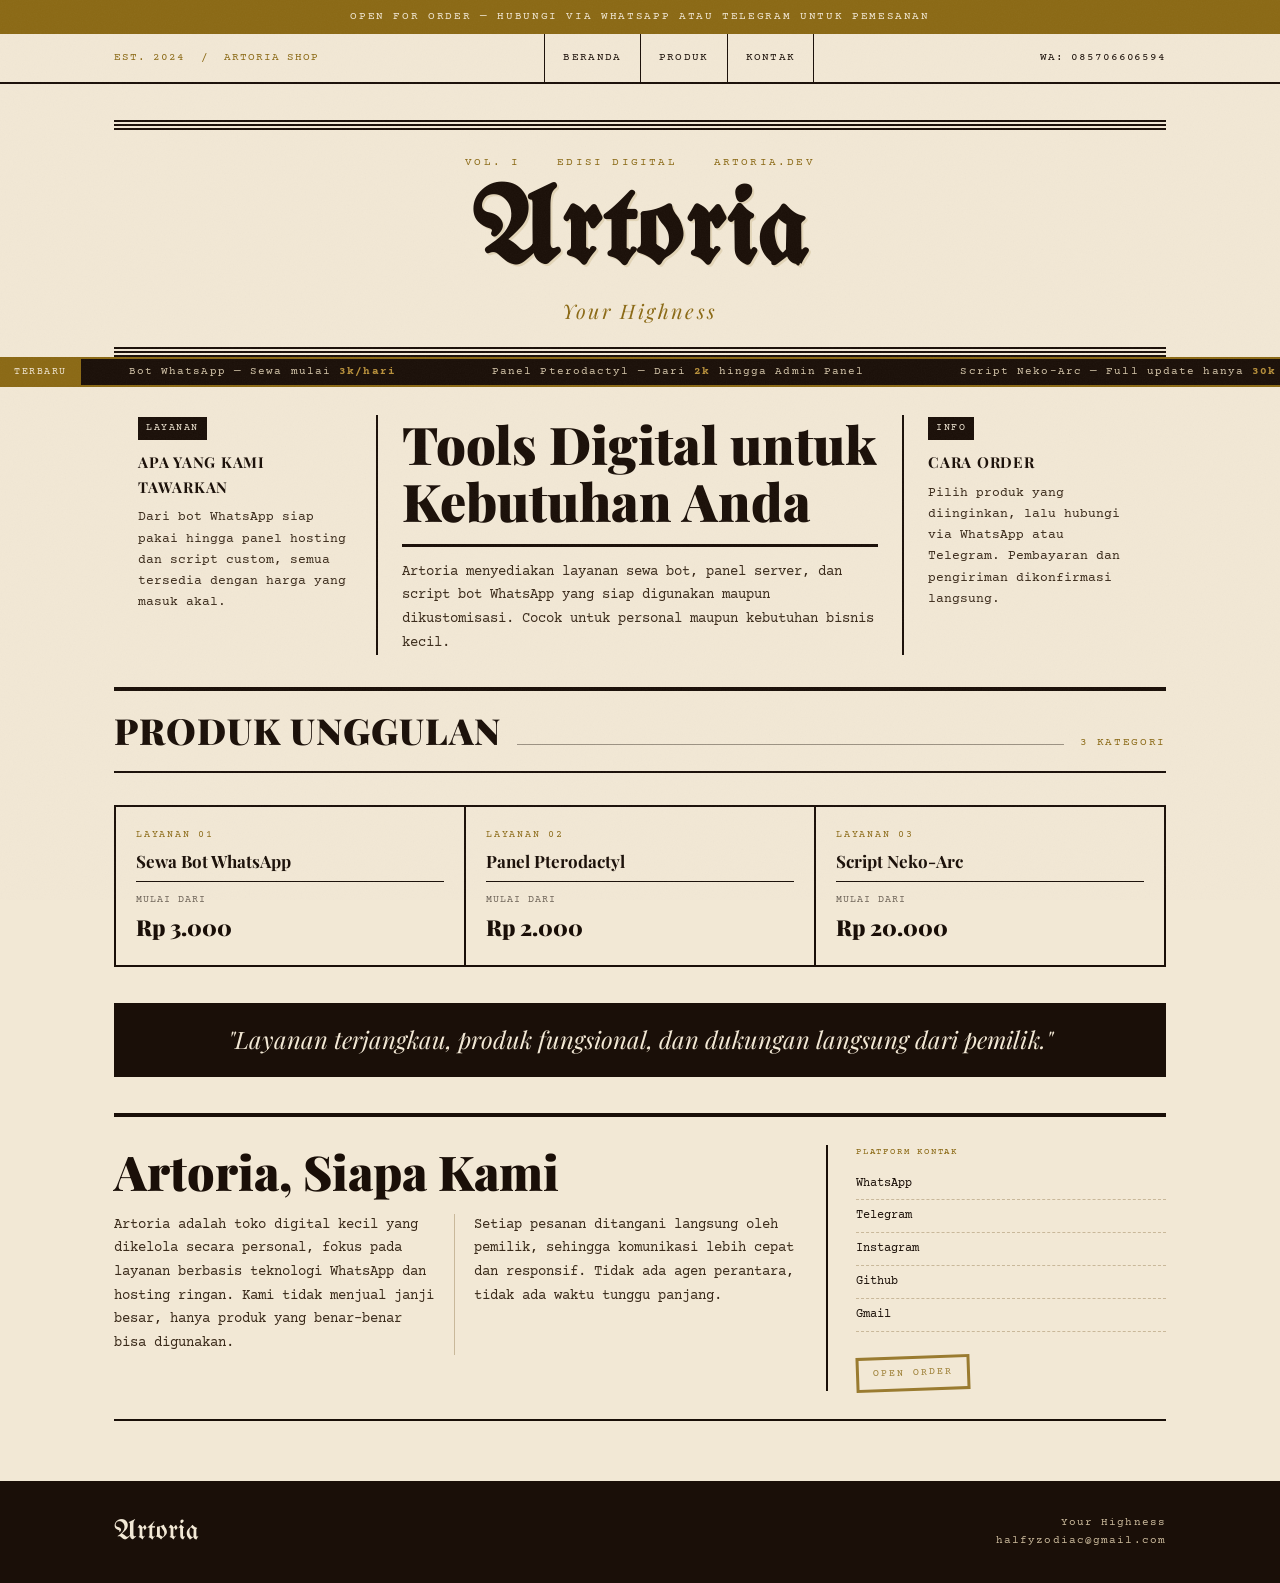
==== commit 93a5b297: "Update index.html" ====
--- a/index.html
+++ b/index.html
@@ -4,184 +4,1140 @@
   <meta charset="UTF-8" />
   <meta name="viewport" content="width=device-width, initial-scale=1.0" />
   <title>Artoria - Your Highness</title>
-  <link rel="stylesheet" href="style.css" />
-  <link rel="preconnect" href="https://fonts.googleapis.com" />
-  <link rel="preconnect" href="https://fonts.gstatic.com" crossorigin />
-  <link href="https://fonts.googleapis.com/css2?family=UnifrakturMaguntia&family=Special+Elite&family=Libre+Baskerville:ital,wght@0,400;0,700;1,400&family=IM+Fell+English:ital@0;1&display=swap" rel="stylesheet" />
+  <link href="https://fonts.googleapis.com/css2?family=Playfair+Display:ital,wght@0,400;0,700;0,900;1,400;1,700&family=Courier+Prime:ital,wght@0,400;0,700;1,400&family=UnifrakturMaguntia&display=swap" rel="stylesheet" />
+  <style>
+    /* ===== RESET & BASE ===== */
+    *, *::before, *::after { box-sizing: border-box; margin: 0; padding: 0; }
+
+    :root {
+      --ink:       #1A0F08;
+      --paper:     #F2E8D5;
+      --mid:       #D4C5A9;
+      --rust:      #8B6914;
+      --rust-lt:   #B8903A;
+      --cream-dk:  #C9B89A;
+      --border:    2px solid #1A0F08;
+      --border-th: 4px solid #1A0F08;
+      --ff-head:   'Playfair Display', Georgia, serif;
+      --ff-body:   'Courier Prime', 'Courier New', monospace;
+    }
+
+    html { scroll-behavior: smooth; }
+
+    body {
+      background-color: var(--paper);
+      color: var(--ink);
+      font-family: var(--ff-body);
+      font-size: 15px;
+      line-height: 1.65;
+      overflow-x: hidden;
+    }
+
+    /* ===== NOISE TEXTURE OVERLAY ===== */
+    body::before {
+      content: '';
+      position: fixed;
+      inset: 0;
+      background-image: url("data:image/svg+xml,%3Csvg xmlns='http://www.w3.org/2000/svg' width='300' height='300'%3E%3Cfilter id='noise'%3E%3CfeTurbulence type='fractalNoise' baseFrequency='0.75' numOctaves='4' stitchTiles='stitch'/%3E%3CfeColorMatrix type='saturate' values='0'/%3E%3C/filter%3E%3Crect width='300' height='300' filter='url(%23noise)' opacity='0.04'/%3E%3C/svg%3E");
+      pointer-events: none;
+      z-index: 9999;
+    }
+
+    /* ===== NAVIGATION ===== */
+    .nav-top {
+      border-bottom: var(--border);
+      background: var(--paper);
+      position: sticky;
+      top: 0;
+      z-index: 100;
+    }
+
+    .nav-top-inner {
+      max-width: 1100px;
+      margin: 0 auto;
+      display: flex;
+      align-items: center;
+      justify-content: space-between;
+      padding: 0 24px;
+      height: 48px;
+    }
+
+    .nav-date {
+      font-family: var(--ff-body);
+      font-size: 11px;
+      letter-spacing: 0.08em;
+      text-transform: uppercase;
+      color: var(--rust);
+    }
+
+    .nav-links {
+      display: flex;
+      gap: 0;
+      list-style: none;
+    }
+
+    .nav-links li a {
+      display: block;
+      padding: 0 18px;
+      height: 48px;
+      line-height: 48px;
+      font-family: var(--ff-body);
+      font-size: 11px;
+      letter-spacing: 0.12em;
+      text-transform: uppercase;
+      text-decoration: none;
+      color: var(--ink);
+      border-left: 1px solid var(--ink);
+      transition: background 0.2s, color 0.2s;
+      position: relative;
+    }
+
+    .nav-links li a::after {
+      content: '';
+      position: absolute;
+      bottom: 0;
+      left: 0;
+      width: 0;
+      height: 3px;
+      background: var(--rust);
+      transition: width 0.25s ease;
+    }
+
+    .nav-links li a:hover { background: var(--ink); color: var(--paper); }
+    .nav-links li a:hover::after { width: 100%; }
+    .nav-links li:last-child a { border-right: 1px solid var(--ink); }
+
+    .nav-contact {
+      font-family: var(--ff-body);
+      font-size: 11px;
+      letter-spacing: 0.08em;
+      text-transform: uppercase;
+    }
+
+    /* ===== MASTHEAD ===== */
+    .masthead {
+      max-width: 1100px;
+      margin: 0 auto;
+      padding: 36px 24px 0;
+      text-align: center;
+    }
+
+    .masthead-rule-top {
+      border-top: 6px double var(--ink);
+      border-bottom: 2px solid var(--ink);
+      height: 10px;
+      margin-bottom: 24px;
+    }
+
+    .masthead-eyebrow {
+      font-family: var(--ff-body);
+      font-size: 11px;
+      letter-spacing: 0.2em;
+      text-transform: uppercase;
+      color: var(--rust);
+      margin-bottom: 8px;
+    }
+
+    .masthead-title {
+      font-family: 'UnifrakturMaguntia', var(--ff-head);
+      font-size: clamp(52px, 9vw, 108px);
+      line-height: 1;
+      letter-spacing: 0.02em;
+      color: var(--ink);
+      text-shadow: 2px 2px 0 rgba(139,105,20,0.15);
+      margin-bottom: 6px;
+    }
+
+    .masthead-slogan {
+      font-family: var(--ff-head);
+      font-style: italic;
+      font-size: clamp(14px, 2.5vw, 20px);
+      letter-spacing: 0.12em;
+      color: var(--rust);
+      margin-bottom: 20px;
+    }
+
+    .masthead-rule-bottom {
+      border-top: 2px solid var(--ink);
+      border-bottom: 6px double var(--ink);
+      height: 10px;
+    }
+
+    /* ===== TORN EDGE DIVIDER ===== */
+    .torn-divider {
+      width: 100%;
+      overflow: hidden;
+      line-height: 0;
+      margin: 0;
+    }
+
+    .torn-divider svg {
+      display: block;
+      width: 100%;
+    }
+
+    /* ===== PAGE SECTIONS ===== */
+    .page-section {
+      display: none;
+    }
+
+    .page-section.active {
+      display: block;
+    }
+
+    /* ===== HERO STRIP ===== */
+    .hero-strip {
+      max-width: 1100px;
+      margin: 0 auto;
+      padding: 28px 24px 0;
+      display: grid;
+      grid-template-columns: 1fr 2px 2fr 2px 1fr;
+      gap: 0;
+    }
+
+    .hero-col { padding: 0 24px; }
+    .hero-divider { background: var(--ink); }
+
+    .hero-tag {
+      display: inline-block;
+      background: var(--ink);
+      color: var(--paper);
+      font-family: var(--ff-body);
+      font-size: 10px;
+      letter-spacing: 0.15em;
+      text-transform: uppercase;
+      padding: 3px 8px;
+      margin-bottom: 10px;
+    }
+
+    .hero-col h2 {
+      font-family: var(--ff-head);
+      font-size: 15px;
+      font-weight: 700;
+      margin-bottom: 8px;
+      text-transform: uppercase;
+      letter-spacing: 0.05em;
+    }
+
+    .hero-col p {
+      font-size: 12.5px;
+      line-height: 1.7;
+      color: #3a2a1a;
+    }
+
+    .hero-main h1 {
+      font-family: var(--ff-head);
+      font-size: clamp(28px, 5vw, 52px);
+      font-weight: 900;
+      line-height: 1.1;
+      margin-bottom: 14px;
+      border-bottom: 3px solid var(--ink);
+      padding-bottom: 14px;
+    }
+
+    .hero-main p {
+      font-size: 13.5px;
+      line-height: 1.75;
+      color: #3a2a1a;
+    }
+
+    /* ===== MAIN CONTENT WRAPPER ===== */
+    .main-wrapper {
+      max-width: 1100px;
+      margin: 0 auto;
+      padding: 32px 24px 60px;
+    }
+
+    /* ===== SECTION HEADER ===== */
+    .section-header {
+      display: flex;
+      align-items: baseline;
+      gap: 16px;
+      border-top: var(--border-th);
+      border-bottom: var(--border);
+      padding: 10px 0;
+      margin-bottom: 28px;
+    }
+
+    .section-header h2 {
+      font-family: var(--ff-head);
+      font-size: clamp(22px, 4vw, 36px);
+      font-weight: 900;
+      text-transform: uppercase;
+      letter-spacing: 0.03em;
+      flex-shrink: 0;
+    }
+
+    .section-header .rule-fill {
+      flex: 1;
+      height: 1px;
+      background: var(--ink);
+      opacity: 0.4;
+    }
+
+    .section-header .section-num {
+      font-family: var(--ff-body);
+      font-size: 11px;
+      letter-spacing: 0.15em;
+      color: var(--rust);
+      text-transform: uppercase;
+      flex-shrink: 0;
+    }
+
+    /* ===== PRODUCT GRID ===== */
+    .product-grid {
+      display: grid;
+      grid-template-columns: repeat(auto-fit, minmax(300px, 1fr));
+      gap: 0;
+      border-top: var(--border);
+      border-left: var(--border);
+    }
+
+    .product-card {
+      border-right: var(--border);
+      border-bottom: var(--border);
+      padding: 24px;
+      position: relative;
+      background: var(--paper);
+      transition: background 0.2s;
+      overflow: hidden;
+    }
+
+    .product-card::before {
+      content: '';
+      position: absolute;
+      top: 0; left: 0; right: 0;
+      height: 4px;
+      background: var(--rust);
+      transform: scaleX(0);
+      transform-origin: left;
+      transition: transform 0.3s ease;
+    }
+
+    .product-card:hover { background: #EEE0C5; }
+    .product-card:hover::before { transform: scaleX(1); }
+
+    .product-card-label {
+      display: inline-block;
+      background: var(--rust);
+      color: var(--paper);
+      font-family: var(--ff-body);
+      font-size: 9px;
+      letter-spacing: 0.18em;
+      text-transform: uppercase;
+      padding: 3px 8px;
+      margin-bottom: 10px;
+    }
+
+    .product-card h3 {
+      font-family: var(--ff-head);
+      font-size: 20px;
+      font-weight: 700;
+      line-height: 1.2;
+      margin-bottom: 12px;
+      border-bottom: 1px solid var(--ink);
+      padding-bottom: 10px;
+    }
+
+    .price-table {
+      width: 100%;
+      border-collapse: collapse;
+      margin-bottom: 16px;
+    }
+
+    .price-table td {
+      padding: 5px 0;
+      font-size: 13px;
+      border-bottom: 1px dashed var(--cream-dk);
+    }
+
+    .price-table td:last-child {
+      text-align: right;
+      font-weight: 700;
+      font-family: var(--ff-head);
+      font-size: 14px;
+    }
+
+    .price-table .pt-group-label td {
+      padding-top: 10px;
+      font-size: 10px;
+      letter-spacing: 0.12em;
+      text-transform: uppercase;
+      color: var(--rust);
+      border-bottom: none;
+      font-weight: 700;
+    }
+
+    /* ===== FEATURE LIST ===== */
+    .feature-list {
+      list-style: none;
+      margin-bottom: 18px;
+    }
+
+    .feature-list li {
+      font-size: 12.5px;
+      padding: 4px 0;
+      border-bottom: 1px dashed var(--cream-dk);
+      display: flex;
+      align-items: flex-start;
+      gap: 8px;
+    }
+
+    .feature-list li::before {
+      content: '+';
+      color: var(--rust);
+      font-weight: 700;
+      flex-shrink: 0;
+    }
+
+    /* ===== CTA BUTTON ===== */
+    .btn-order {
+      display: inline-block;
+      background: var(--ink);
+      color: var(--paper);
+      font-family: var(--ff-body);
+      font-size: 11px;
+      letter-spacing: 0.18em;
+      text-transform: uppercase;
+      text-decoration: none;
+      padding: 10px 20px;
+      border: 2px solid var(--ink);
+      position: relative;
+      overflow: hidden;
+      transition: color 0.25s;
+    }
+
+    .btn-order::after {
+      content: '';
+      position: absolute;
+      inset: 0;
+      background: var(--rust);
+      transform: translateX(-101%);
+      transition: transform 0.25s ease;
+      z-index: 0;
+    }
+
+    .btn-order:hover { color: var(--paper); border-color: var(--rust); }
+    .btn-order:hover::after { transform: translateX(0); }
+    .btn-order span { position: relative; z-index: 1; }
+
+    .btn-order:active {
+      transform: scale(0.97);
+    }
+
+    /* ===== PRICE BADGE ===== */
+    .price-badge {
+      display: inline-block;
+      border: 2px solid var(--rust);
+      padding: 4px 12px;
+      margin-top: 8px;
+      margin-bottom: 14px;
+    }
+
+    .price-badge .from { font-size: 10px; letter-spacing: 0.1em; text-transform: uppercase; color: var(--rust); }
+    .price-badge .amount { font-family: var(--ff-head); font-size: 26px; font-weight: 900; line-height: 1; }
+    .price-badge .unit { font-size: 11px; color: #5a4a3a; }
+
+    /* ===== CONTACT PAGE ===== */
+    .contact-grid {
+      display: grid;
+      grid-template-columns: repeat(auto-fit, minmax(220px, 1fr));
+      gap: 0;
+      border-top: var(--border);
+      border-left: var(--border);
+      margin-bottom: 40px;
+    }
+
+    .contact-card {
+      border-right: var(--border);
+      border-bottom: var(--border);
+      padding: 20px;
+      text-decoration: none;
+      color: var(--ink);
+      background: var(--paper);
+      position: relative;
+      overflow: hidden;
+      display: block;
+      transition: background 0.2s;
+    }
+
+    .contact-card::after {
+      content: '';
+      position: absolute;
+      bottom: 0; left: 0; right: 0;
+      height: 3px;
+      background: var(--rust);
+      transform: scaleX(0);
+      transform-origin: left;
+      transition: transform 0.3s;
+    }
+
+    .contact-card:hover { background: #EEE0C5; }
+    .contact-card:hover::after { transform: scaleX(1); }
+
+    .contact-card-platform {
+      font-size: 9px;
+      letter-spacing: 0.2em;
+      text-transform: uppercase;
+      color: var(--rust);
+      margin-bottom: 6px;
+    }
+
+    .contact-card-value {
+      font-family: var(--ff-head);
+      font-size: 15px;
+      font-weight: 700;
+      word-break: break-all;
+    }
+
+    .contact-card-cta {
+      margin-top: 10px;
+      font-size: 10px;
+      letter-spacing: 0.12em;
+      text-transform: uppercase;
+      opacity: 0.5;
+    }
+
+    /* ===== ABOUT BLOCK ===== */
+    .about-block {
+      display: grid;
+      grid-template-columns: 2fr 1fr;
+      gap: 32px;
+      border-top: var(--border-th);
+      border-bottom: var(--border);
+      padding: 28px 0;
+    }
+
+    .about-block h2 {
+      font-family: var(--ff-head);
+      font-size: clamp(26px, 5vw, 48px);
+      font-weight: 900;
+      line-height: 1.1;
+      margin-bottom: 16px;
+    }
+
+    .about-block p {
+      font-size: 13.5px;
+      line-height: 1.75;
+      color: #3a2a1a;
+      margin-bottom: 12px;
+    }
+
+    .about-sidebar {
+      border-left: var(--border);
+      padding-left: 28px;
+    }
+
+    .aside-label {
+      font-size: 9px;
+      letter-spacing: 0.2em;
+      text-transform: uppercase;
+      color: var(--rust);
+      margin-bottom: 8px;
+    }
+
+    .aside-list {
+      list-style: none;
+    }
+
+    .aside-list li {
+      font-size: 12px;
+      padding: 6px 0;
+      border-bottom: 1px dashed var(--cream-dk);
+    }
+
+    /* ===== FOOTER ===== */
+    footer {
+      background: var(--ink);
+      color: var(--mid);
+    }
+
+    .footer-inner {
+      max-width: 1100px;
+      margin: 0 auto;
+      padding: 28px 24px;
+      display: flex;
+      align-items: center;
+      justify-content: space-between;
+      flex-wrap: wrap;
+      gap: 16px;
+    }
+
+    .footer-brand {
+      font-family: 'UnifrakturMaguntia', var(--ff-head);
+      font-size: 28px;
+      color: var(--paper);
+    }
+
+    .footer-copy {
+      font-family: var(--ff-body);
+      font-size: 11px;
+      letter-spacing: 0.1em;
+      text-align: right;
+      color: var(--cream-dk);
+    }
+
+    /* ===== RUNNING TICKER ===== */
+    .ticker-wrap {
+      background: var(--ink);
+      overflow: hidden;
+      border-top: 2px solid var(--rust);
+      border-bottom: 2px solid var(--rust);
+      height: 30px;
+      display: flex;
+      align-items: center;
+    }
+
+    .ticker-label {
+      background: var(--rust);
+      color: var(--paper);
+      font-family: var(--ff-body);
+      font-size: 10px;
+      letter-spacing: 0.15em;
+      text-transform: uppercase;
+      padding: 0 14px;
+      height: 100%;
+      display: flex;
+      align-items: center;
+      flex-shrink: 0;
+      z-index: 1;
+    }
+
+    .ticker-track {
+      display: flex;
+      white-space: nowrap;
+      animation: ticker 28s linear infinite;
+    }
+
+    .ticker-track span {
+      font-family: var(--ff-body);
+      font-size: 11px;
+      letter-spacing: 0.1em;
+      color: var(--mid);
+      padding: 0 48px;
+    }
+
+    .ticker-track span strong {
+      color: var(--rust-lt);
+    }
+
+    @keyframes ticker {
+      from { transform: translateX(0); }
+      to   { transform: translateX(-50%); }
+    }
+
+    /* ===== HIGHLIGHT BOX ===== */
+    .highlight-box {
+      background: var(--ink);
+      color: var(--paper);
+      padding: 20px 24px;
+      margin: 24px 0;
+    }
+
+    .highlight-box p {
+      font-family: var(--ff-head);
+      font-style: italic;
+      font-size: clamp(16px, 3vw, 24px);
+      line-height: 1.4;
+      text-align: center;
+    }
+
+    /* ===== STAMP ELEMENT ===== */
+    .stamp {
+      display: inline-block;
+      border: 3px solid var(--rust);
+      padding: 6px 14px;
+      font-family: var(--ff-body);
+      font-size: 10px;
+      letter-spacing: 0.2em;
+      text-transform: uppercase;
+      color: var(--rust);
+      transform: rotate(-2deg);
+      opacity: 0.85;
+      transition: opacity 0.2s, transform 0.2s;
+    }
+
+    .stamp:hover { opacity: 1; transform: rotate(0deg); }
+
+    /* ===== COLUMNS TEXT ===== */
+    .columns-2 {
+      column-count: 2;
+      column-gap: 40px;
+      column-rule: 1px solid var(--cream-dk);
+      font-size: 13px;
+      line-height: 1.75;
+      color: #3a2a1a;
+    }
+
+    /* ===== PRODUCT PILL (home featured) ===== */
+    .featured-row {
+      display: grid;
+      grid-template-columns: repeat(3, 1fr);
+      gap: 0;
+      border-top: var(--border);
+      border-left: var(--border);
+      margin-top: 32px;
+    }
+
+    .featured-item {
+      border-right: var(--border);
+      border-bottom: var(--border);
+      padding: 20px;
+      text-decoration: none;
+      color: var(--ink);
+      display: block;
+      background: var(--paper);
+      cursor: pointer;
+      transition: background 0.2s, transform 0.15s;
+      position: relative;
+      overflow: hidden;
+    }
+
+    .featured-item::before {
+      content: '';
+      position: absolute;
+      inset: 0;
+      background: var(--ink);
+      transform: translateY(101%);
+      transition: transform 0.28s ease;
+      z-index: 0;
+    }
+
+    .featured-item:hover { transform: none; }
+    .featured-item:hover::before { transform: translateY(0); }
+
+    .featured-item * { position: relative; z-index: 1; }
+
+    .featured-item:hover .fi-num,
+    .featured-item:hover .fi-name,
+    .featured-item:hover .fi-from,
+    .featured-item:hover .fi-price { color: var(--paper); }
+
+    .featured-item:hover .fi-rule { border-color: var(--mid); }
+
+    .fi-num {
+      font-size: 10px;
+      letter-spacing: 0.18em;
+      text-transform: uppercase;
+      color: var(--rust);
+      margin-bottom: 8px;
+      transition: color 0.2s;
+    }
+
+    .fi-name {
+      font-family: var(--ff-head);
+      font-size: 17px;
+      font-weight: 700;
+      line-height: 1.2;
+      margin-bottom: 10px;
+      transition: color 0.2s;
+    }
+
+    .fi-rule {
+      border-top: 1px solid var(--ink);
+      margin: 10px 0;
+      transition: border-color 0.2s;
+    }
+
+    .fi-from {
+      font-size: 10px;
+      letter-spacing: 0.1em;
+      text-transform: uppercase;
+      opacity: 0.6;
+      transition: color 0.2s;
+    }
+
+    .fi-price {
+      font-family: var(--ff-head);
+      font-size: 22px;
+      font-weight: 900;
+      transition: color 0.2s;
+    }
+
+    /* ===== ANNOUNCEMENT BAR ===== */
+    .annc-bar {
+      background: var(--rust);
+      color: var(--paper);
+      text-align: center;
+      padding: 8px 24px;
+      font-family: var(--ff-body);
+      font-size: 11px;
+      letter-spacing: 0.15em;
+      text-transform: uppercase;
+    }
+
+    /* ===== RESPONSIVE ===== */
+    @media (max-width: 768px) {
+      .hero-strip { grid-template-columns: 1fr; }
+      .hero-divider { display: none; }
+      .hero-col { padding: 12px 0; border-bottom: 1px solid var(--ink); }
+      .hero-main { order: -1; }
+
+      .about-block { grid-template-columns: 1fr; }
+      .about-sidebar { border-left: none; border-top: var(--border); padding-left: 0; padding-top: 20px; }
+
+      .featured-row { grid-template-columns: 1fr; }
+      .columns-2 { column-count: 1; }
+
+      .nav-contact { display: none; }
+      .nav-links li a { padding: 0 10px; font-size: 10px; }
+    }
+
+    @media (max-width: 520px) {
+      .nav-links li a { padding: 0 8px; font-size: 9px; }
+      .footer-inner { flex-direction: column; align-items: flex-start; }
+    }
+
+    /* ===== PRINT MARKS ===== */
+    .print-corner {
+      position: absolute;
+      font-size: 9px;
+      color: var(--rust);
+      font-family: var(--ff-body);
+      letter-spacing: 0.1em;
+      opacity: 0.5;
+    }
+
+    .product-card { position: relative; }
+
+    /* ===== PAGE TRANSITIONS ===== */
+    .page-section {
+      animation: fadeIn 0.3s ease;
+    }
+
+    @keyframes fadeIn {
+      from { opacity: 0; transform: translateY(6px); }
+      to   { opacity: 1; transform: translateY(0); }
+    }
+
+    /* ===== SCROLL HINT ===== */
+    .scroll-hint {
+      text-align: center;
+      padding: 20px;
+      font-size: 11px;
+      letter-spacing: 0.15em;
+      text-transform: uppercase;
+      color: var(--rust);
+      opacity: 0.7;
+    }
+  </style>
 </head>
 <body>
 
-  <!-- PAPER TEXTURE OVERLAY -->
-  <div class="paper-overlay"></div>
-
-  <!-- TOP BANNER -->
-  <div class="top-banner">
-    <span>Edisi Terbatas &nbsp;|&nbsp; Harga Terjangkau &nbsp;|&nbsp; Layanan Terpercaya</span>
+<!-- ANNOUNCEMENT BAR -->
+<div class="annc-bar">
+  Open for order — hubungi via WhatsApp atau Telegram untuk pemesanan
+</div>
+
+<!-- TOP NAV -->
+<nav class="nav-top">
+  <div class="nav-top-inner">
+    <span class="nav-date">Est. 2024 &nbsp;/&nbsp; Artoria Shop</span>
+    <ul class="nav-links">
+      <li><a href="#" onclick="showPage('home'); return false;"><span>Beranda</span></a></li>
+      <li><a href="#" onclick="showPage('products'); return false;"><span>Produk</span></a></li>
+      <li><a href="#" onclick="showPage('contact'); return false;"><span>Kontak</span></a></li>
+    </ul>
+    <span class="nav-contact">WA: 085706606594</span>
   </div>
-
-  <!-- HEADER -->
-  <header class="site-header">
-    <div class="header-date">
-      <span id="current-date">Minggu, 07 Juni 2026</span>
-    </div>
-    <div class="header-brand">
-      <div class="brand-gothic">Artoria</div>
-      <div class="brand-rule"></div>
-      <div class="brand-slogan">Your Highness &mdash; Artoria</div>
-      <div class="brand-rule"></div>
-      <div class="brand-tagline">Solusi Digital Berkelas untuk Kebutuhan Anda</div>
-    </div>
-    <div class="header-edition">
-      <span>Vol. I, No. 1</span><br />
-      <span>Harga: Gratis</span>
-    </div>
-  </header>
-
-  <!-- NAVIGATION -->
-  <nav class="main-nav">
-    <ul>
-      <li><a href="index.html" class="active">Beranda</a></li>
-      <li><a href="products.html">Produk</a></li>
-      <li><a href="contact.html">Kontak</a></li>
-    </ul>
-  </nav>
-
-  <!-- HERO SECTION -->
-  <main class="container">
-
-    <section class="hero-section">
-      <div class="hero-left">
-        <div class="article-label">Berita Utama</div>
-        <h1 class="hero-headline">Artoria Hadir Membawa Solusi Digital Terbaik</h1>
-        <div class="article-divider"></div>
-        <p class="hero-intro">
-          Di tengah pesatnya perkembangan teknologi, Artoria berdiri sebagai penyedia layanan digital yang menawarkan kemudahan dan kualitas terbaik. Mulai dari bot WhatsApp, panel server, hingga script siap pakai, semua tersedia dengan harga yang sangat bersahabat.
-        </p>
-        <p class="hero-body">
-          Kami percaya bahwa teknologi seharusnya mudah diakses oleh semua kalangan. Dengan pengalaman di bidang pengembangan digital, Artoria hadir untuk menjawab kebutuhan Anda secara cepat, andal, dan terjangkau.
-        </p>
-        <a href="products.html" class="btn-vintage">Lihat Semua Produk</a>
+</nav>
+
+<!-- MASTHEAD -->
+<div class="masthead">
+  <div class="masthead-rule-top"></div>
+  <p class="masthead-eyebrow">Vol. I &nbsp;&nbsp; Edisi Digital &nbsp;&nbsp; artoria.dev</p>
+  <h1 class="masthead-title">Artoria</h1>
+  <p class="masthead-slogan">Your Highness</p>
+  <div class="masthead-rule-bottom"></div>
+</div>
+
+<!-- TICKER -->
+<div class="ticker-wrap">
+  <div class="ticker-label">Terbaru</div>
+  <div class="ticker-track">
+    <span>Bot WhatsApp &mdash; Sewa mulai <strong>3k/hari</strong></span>
+    <span>Panel Pterodactyl &mdash; Dari <strong>2k</strong> hingga Admin Panel</span>
+    <span>Script Neko-Arc &mdash; Full update hanya <strong>30k</strong></span>
+    <span>Hubungi kami via <strong>Telegram @jinkasei</strong></span>
+    <span>Bot WhatsApp &mdash; Sewa mulai <strong>3k/hari</strong></span>
+    <span>Panel Pterodactyl &mdash; Dari <strong>2k</strong> hingga Admin Panel</span>
+    <span>Script Neko-Arc &mdash; Full update hanya <strong>30k</strong></span>
+    <span>Hubungi kami via <strong>Telegram @jinkasei</strong></span>
+  </div>
+</div>
+
+<!-- ===================== -->
+<!-- PAGE: HOME            -->
+<!-- ===================== -->
+<div id="page-home" class="page-section active">
+  <div class="hero-strip">
+    <div class="hero-col">
+      <div class="hero-tag">Layanan</div>
+      <h2>Apa yang Kami Tawarkan</h2>
+      <p>Dari bot WhatsApp siap pakai hingga panel hosting dan script custom, semua tersedia dengan harga yang masuk akal.</p>
+    </div>
+    <div class="hero-divider"></div>
+    <div class="hero-col hero-main">
+      <h1>Tools Digital untuk Kebutuhan Anda</h1>
+      <p>Artoria menyediakan layanan sewa bot, panel server, dan script bot WhatsApp yang siap digunakan maupun dikustomisasi. Cocok untuk personal maupun kebutuhan bisnis kecil.</p>
+    </div>
+    <div class="hero-divider"></div>
+    <div class="hero-col">
+      <div class="hero-tag">Info</div>
+      <h2>Cara Order</h2>
+      <p>Pilih produk yang diinginkan, lalu hubungi via WhatsApp atau Telegram. Pembayaran dan pengiriman dikonfirmasi langsung.</p>
+    </div>
+  </div>
+
+  <div class="main-wrapper">
+
+    <div class="section-header">
+      <h2>Produk Unggulan</h2>
+      <div class="rule-fill"></div>
+      <span class="section-num">3 Kategori</span>
+    </div>
+
+    <div class="featured-row">
+      <div class="featured-item" onclick="showPage('products')">
+        <div class="fi-num">Layanan 01</div>
+        <div class="fi-name">Sewa Bot WhatsApp</div>
+        <div class="fi-rule"></div>
+        <div class="fi-from">Mulai dari</div>
+        <div class="fi-price">Rp 3.000</div>
       </div>
-
-      <div class="hero-divider-v"></div>
-
-      <div class="hero-right">
-        <div class="article-label">Layanan Unggulan</div>
-        <div class="feature-list">
-          <div class="feature-item">
-            <div class="feature-num">I.</div>
-            <div>
-              <strong>Sewa Bot WhatsApp</strong>
-              <p>Bot WhatsApp siap pakai dengan fitur lengkap. Mulai dari Rp 3.000 per hari.</p>
-            </div>
-          </div>
-          <div class="feature-item">
-            <div class="feature-num">II.</div>
-            <div>
-              <strong>Panel Pterodactyl</strong>
-              <p>Hosting panel server yang stabil dan handal. Pilihan RAM dari 1GB hingga Unlimited.</p>
-            </div>
-          </div>
-          <div class="feature-item">
-            <div class="feature-num">III.</div>
-            <div>
-              <strong>Script Bot Neko-Arc</strong>
-              <p>Script bot WhatsApp berkualitas dengan antarmuka rapi dan tanpa enkripsi.</p>
-            </div>
-          </div>
+      <div class="featured-item" onclick="showPage('products')">
+        <div class="fi-num">Layanan 02</div>
+        <div class="fi-name">Panel Pterodactyl</div>
+        <div class="fi-rule"></div>
+        <div class="fi-from">Mulai dari</div>
+        <div class="fi-price">Rp 2.000</div>
+      </div>
+      <div class="featured-item" onclick="showPage('products')">
+        <div class="fi-num">Layanan 03</div>
+        <div class="fi-name">Script Neko-Arc</div>
+        <div class="fi-rule"></div>
+        <div class="fi-from">Mulai dari</div>
+        <div class="fi-price">Rp 20.000</div>
+      </div>
+    </div>
+
+    <div class="highlight-box" style="margin-top: 36px;">
+      <p>"Layanan terjangkau, produk fungsional, dan dukungan langsung dari pemilik."</p>
+    </div>
+
+    <div class="about-block" style="margin-top: 36px;">
+      <div>
+        <h2>Artoria, Siapa Kami</h2>
+        <div class="columns-2">
+          <p>Artoria adalah toko digital kecil yang dikelola secara personal, fokus pada layanan berbasis teknologi WhatsApp dan hosting ringan. Kami tidak menjual janji besar, hanya produk yang benar-benar bisa digunakan.</p>
+          <p>Setiap pesanan ditangani langsung oleh pemilik, sehingga komunikasi lebih cepat dan responsif. Tidak ada agen perantara, tidak ada waktu tunggu panjang.</p>
         </div>
-        <a href="products.html" class="btn-vintage btn-small">Selengkapnya</a>
       </div>
-    </section>
-
-    <!-- DIVIDER -->
-    <div class="section-divider">
-      <span>* * *</span>
-    </div>
-
-    <!-- PRODUCT PREVIEW CARDS -->
-    <section class="preview-section">
-      <div class="section-title">
-        <span class="section-rule"></span>
-        <h2>Katalog Produk</h2>
-        <span class="section-rule"></span>
+      <div class="about-sidebar">
+        <div class="aside-label">Platform Kontak</div>
+        <ul class="aside-list">
+          <li>WhatsApp</li>
+          <li>Telegram</li>
+          <li>Instagram</li>
+          <li>Github</li>
+          <li>Gmail</li>
+        </ul>
+        <br>
+        <div class="stamp">Open Order</div>
       </div>
-
-      <div class="card-grid">
-
-        <div class="product-card">
-          <div class="card-tag">Sewa</div>
-          <h3 class="card-title">Bot WhatsApp</h3>
-          <div class="card-rule"></div>
-          <p class="card-desc">Bot siap pakai untuk keperluan pribadi maupun bisnis. Paket harian, mingguan, hingga bulanan tersedia.</p>
-          <div class="card-price">Mulai Rp 3.000 / hari</div>
-          <a href="products.html#bot" class="card-link">Lihat Detail &rarr;</a>
+    </div>
+
+  </div>
+</div>
+
+<!-- ===================== -->
+<!-- PAGE: PRODUCTS        -->
+<!-- ===================== -->
+<div id="page-products" class="page-section">
+  <div class="main-wrapper">
+
+    <div class="section-header">
+      <h2>Daftar Produk</h2>
+      <div class="rule-fill"></div>
+      <span class="section-num">Katalog Lengkap</span>
+    </div>
+
+    <div class="product-grid">
+
+      <!-- PRODUCT 1: BOT WA -->
+      <div class="product-card">
+        <div class="product-card-label">Sewa</div>
+        <h3>Bot WhatsApp</h3>
+        <p style="font-size:12px; margin-bottom:14px; color:#5a4a3a;">Bot siap pakai, aktif selama masa sewa, cocok untuk personal maupun komunitas.</p>
+
+        <table class="price-table">
+          <tr class="pt-group-label"><td colspan="2">List Sewa</td></tr>
+          <tr><td>Per Hari</td><td>Rp 3.000</td></tr>
+          <tr><td>Per Minggu</td><td>Rp 8.000</td></tr>
+          <tr><td>Per Bulan</td><td>Rp 13.000</td></tr>
+          <tr class="pt-group-label"><td colspan="2">Premium User</td></tr>
+          <tr><td>Per Minggu</td><td>Rp 5.000</td></tr>
+          <tr><td>Per Bulan</td><td>Rp 10.000</td></tr>
+        </table>
+
+        <a href="https://wa.me/6285706606594?text=Halo,%20saya%20mau%20order%20Sewa%20Bot%20WhatsApp" class="btn-order" target="_blank"><span>Order via WhatsApp</span></a>
+      </div>
+
+      <!-- PRODUCT 2: PANEL -->
+      <div class="product-card">
+        <div class="product-card-label">Panel</div>
+        <h3>Panel Pterodactyl</h3>
+        <p style="font-size:12px; margin-bottom:14px; color:#5a4a3a;">Slot server dengan berbagai kapasitas RAM. Ideal untuk menjalankan bot atau aplikasi ringan.</p>
+
+        <table class="price-table">
+          <tr class="pt-group-label"><td colspan="2">Pilihan RAM</td></tr>
+          <tr><td>1 GB</td><td>Rp 2.000</td></tr>
+          <tr><td>2 GB</td><td>Rp 4.000</td></tr>
+          <tr><td>3 GB</td><td>Rp 6.000</td></tr>
+          <tr><td>4 GB</td><td>Rp 8.000</td></tr>
+          <tr><td>5 GB</td><td>Rp 10.000</td></tr>
+          <tr><td>Unlimited</td><td>Rp 12.000</td></tr>
+          <tr class="pt-group-label"><td colspan="2">Akses Khusus</td></tr>
+          <tr><td>Reseller</td><td>Rp 15.000</td></tr>
+          <tr><td>Admin Panel</td><td>Rp 25.000</td></tr>
+        </table>
+
+        <a href="https://wa.me/6285706606594?text=Halo,%20saya%20mau%20order%20Panel%20Pterodactyl" class="btn-order" target="_blank"><span>Order via WhatsApp</span></a>
+      </div>
+
+      <!-- PRODUCT 3: SCRIPT -->
+      <div class="product-card">
+        <div class="product-card-label">Script</div>
+        <h3>Script Neko-Arc</h3>
+        <p style="font-size:12px; margin-bottom:14px; color:#5a4a3a;">Script bot WhatsApp custom dengan tampilan bersih dan fitur yang bisa langsung dipakai.</p>
+
+        <ul class="feature-list">
+          <li>UI sederhana dan rapi</li>
+          <li>Tombol interaktif</li>
+          <li>API key gratis</li>
+          <li>Mudah dikustomisasi</li>
+          <li>Tanpa enkripsi (open source)</li>
+        </ul>
+
+        <div class="price-badge">
+          <div class="from">Tanpa Update</div>
+          <div class="amount">20k</div>
+          <div class="unit">sekali bayar</div>
         </div>
-
-        <div class="product-card featured">
-          <div class="card-tag">Server</div>
-          <h3 class="card-title">Panel Pterodactyl</h3>
-          <div class="card-rule"></div>
-          <p class="card-desc">Panel hosting server modern berbasis Pterodactyl. Tersedia berbagai pilihan RAM sesuai kebutuhan proyek Anda.</p>
-          <div class="card-price">Mulai Rp 2.000 / 1GB</div>
-          <a href="products.html#panel" class="card-link">Lihat Detail &rarr;</a>
+        <br>
+        <div class="price-badge">
+          <div class="from">Full Update</div>
+          <div class="amount">30k</div>
+          <div class="unit">update selamanya</div>
         </div>
-
-        <div class="product-card">
-          <div class="card-tag">Script</div>
-          <h3 class="card-title">Neko-Arc Bot</h3>
-          <div class="card-rule"></div>
-          <p class="card-desc">Script bot WhatsApp dengan UI elegan, tombol interaktif, API key gratis, dan tanpa enkripsi. Mudah dikustomisasi.</p>
-          <div class="card-price">Mulai Rp 20.000</div>
-          <a href="products.html#script" class="card-link">Lihat Detail &rarr;</a>
+        <br><br>
+        <a href="https://wa.me/6285706606594?text=Halo,%20saya%20mau%20order%20Script%20Neko-Arc" class="btn-order" target="_blank"><span>Order via WhatsApp</span></a>
+      </div>
+
+    </div>
+
+    <div class="highlight-box" style="margin-top: 32px;">
+      <p>"Semua harga sudah final. Tidak ada biaya tambahan tersembunyi."</p>
+    </div>
+
+    <div style="margin-top: 28px; padding: 20px; border: var(--border);">
+      <p style="font-size: 11px; letter-spacing: 0.12em; text-transform: uppercase; color: var(--rust); margin-bottom: 8px;">Catatan Pemesanan</p>
+      <p style="font-size: 13px; line-height: 1.7; color: #3a2a1a;">Pembayaran dikonfirmasi terlebih dahulu sebelum produk dikirim. Untuk pertanyaan teknis atau negosiasi paket, silakan hubungi langsung via Telegram atau WhatsApp.</p>
+    </div>
+
+  </div>
+</div>
+
+<!-- ===================== -->
+<!-- PAGE: CONTACT         -->
+<!-- ===================== -->
+<div id="page-contact" class="page-section">
+  <div class="main-wrapper">
+
+    <div class="section-header">
+      <h2>Hubungi Kami</h2>
+      <div class="rule-fill"></div>
+      <span class="section-num">5 Platform</span>
+    </div>
+
+    <p style="font-size: 13.5px; line-height: 1.75; margin-bottom: 28px; color: #3a2a1a; max-width: 600px;">
+      Pilih platform yang paling nyaman untuk Anda. Respons paling cepat biasanya melalui WhatsApp atau Telegram.
+    </p>
+
+    <div class="contact-grid">
+      <a href="https://wa.me/6285706606594" target="_blank" class="contact-card">
+        <div class="contact-card-platform">WhatsApp</div>
+        <div class="contact-card-value">085706606594</div>
+        <div class="contact-card-cta">Kirim pesan</div>
+      </a>
+      <a href="https://t.me/jinkasei" target="_blank" class="contact-card">
+        <div class="contact-card-platform">Telegram</div>
+        <div class="contact-card-value">@jinkasei</div>
+        <div class="contact-card-cta">Buka Telegram</div>
+      </a>
+      <a href="https://instagram.com/kersenify666" target="_blank" class="contact-card">
+        <div class="contact-card-platform">Instagram</div>
+        <div class="contact-card-value">@kersenify666</div>
+        <div class="contact-card-cta">Lihat profil</div>
+      </a>
+      <a href="https://github.com/Mirai-Kanade" target="_blank" class="contact-card">
+        <div class="contact-card-platform">Github</div>
+        <div class="contact-card-value">Mirai-Kanade</div>
+        <div class="contact-card-cta">Lihat repository</div>
+      </a>
+      <a href="mailto:halfyzodiac@gmail.com" class="contact-card">
+        <div class="contact-card-platform">Gmail</div>
+        <div class="contact-card-value">halfyzodiac@gmail.com</div>
+        <div class="contact-card-cta">Kirim email</div>
+      </a>
+    </div>
+
+    <div class="about-block">
+      <div>
+        <h2>Jam Operasional</h2>
+        <div class="columns-2">
+          <p>Artoria dikelola secara personal, sehingga respons mungkin tidak selalu instan. Namun kami selalu berusaha membalas dalam 1x24 jam di hari aktif.</p>
+          <p>Untuk keperluan mendesak, Telegram adalah pilihan terbaik. Untuk order standar, WhatsApp sudah lebih dari cukup.</p>
         </div>
-
       </div>
-    </section>
-
-    <!-- DIVIDER -->
-    <div class="section-divider">
-      <span>* * *</span>
-    </div>
-
-    <!-- ABOUT STRIP -->
-    <section class="about-strip">
-      <div class="about-text">
-        <div class="article-label">Tentang Kami</div>
-        <h2>Mengapa Memilih Artoria?</h2>
-        <p>
-          Artoria bukan sekadar penjual layanan digital. Kami adalah mitra yang memahami kebutuhan teknis Anda. Setiap produk yang kami tawarkan telah melalui proses seleksi ketat untuk memastikan kualitas dan keandalan yang konsisten.
-        </p>
-        <p>
-          Dengan dukungan teknis yang responsif dan harga yang bersahabat, Artoria menjadi pilihan utama bagi mereka yang menginginkan layanan digital berkelas tanpa harus merogoh kocek dalam.
-        </p>
-        <a href="contact.html" class="btn-vintage">Hubungi Kami</a>
+      <div class="about-sidebar">
+        <div class="aside-label">Status</div>
+        <ul class="aside-list">
+          <li>Order: Terbuka</li>
+          <li>Respons: 1-12 jam</li>
+          <li>Bahasa: Indonesia</li>
+        </ul>
+        <br>
+        <div class="stamp">Aktif</div>
       </div>
-      <div class="about-quote">
-        <blockquote>
-          "Teknologi terbaik adalah yang bisa diakses oleh semua orang."
-          <cite>Artoria</cite>
-        </blockquote>
-      </div>
-    </section>
-
-  </main>
-
-  <!-- FOOTER -->
-  <footer class="site-footer">
-    <div class="footer-inner">
-      <div class="footer-brand">Artoria</div>
-      <div class="footer-slogan">Your Highness</div>
-      <div class="footer-links">
-        <a href="index.html">Beranda</a>
-        <span>|</span>
-        <a href="products.html">Produk</a>
-        <span>|</span>
-        <a href="contact.html">Kontak</a>
-      </div>
-      <div class="footer-note">Seluruh hak cipta dilindungi. Artoria &copy; 2026</div>
-    </div>
-  </footer>
+    </div>
+
+  </div>
+</div>
+
+<!-- FOOTER -->
+<footer>
+  <div class="footer-inner">
+    <div class="footer-brand">Artoria</div>
+    <div class="footer-copy">
+      Your Highness<br>
+      halfyzodiac@gmail.com
+    </div>
+  </div>
+</footer>
+
+<script>
+  function showPage(name) {
+    document.querySelectorAll('.page-section').forEach(function(el) {
+      el.classList.remove('active');
+    });
+    var target = document.getElementById('page-' + name);
+    if (target) {
+      target.classList.add('active');
+      window.scrollTo({ top: 0, behavior: 'smooth' });
+    }
+  }
+</script>
 
 </body>
 </html>
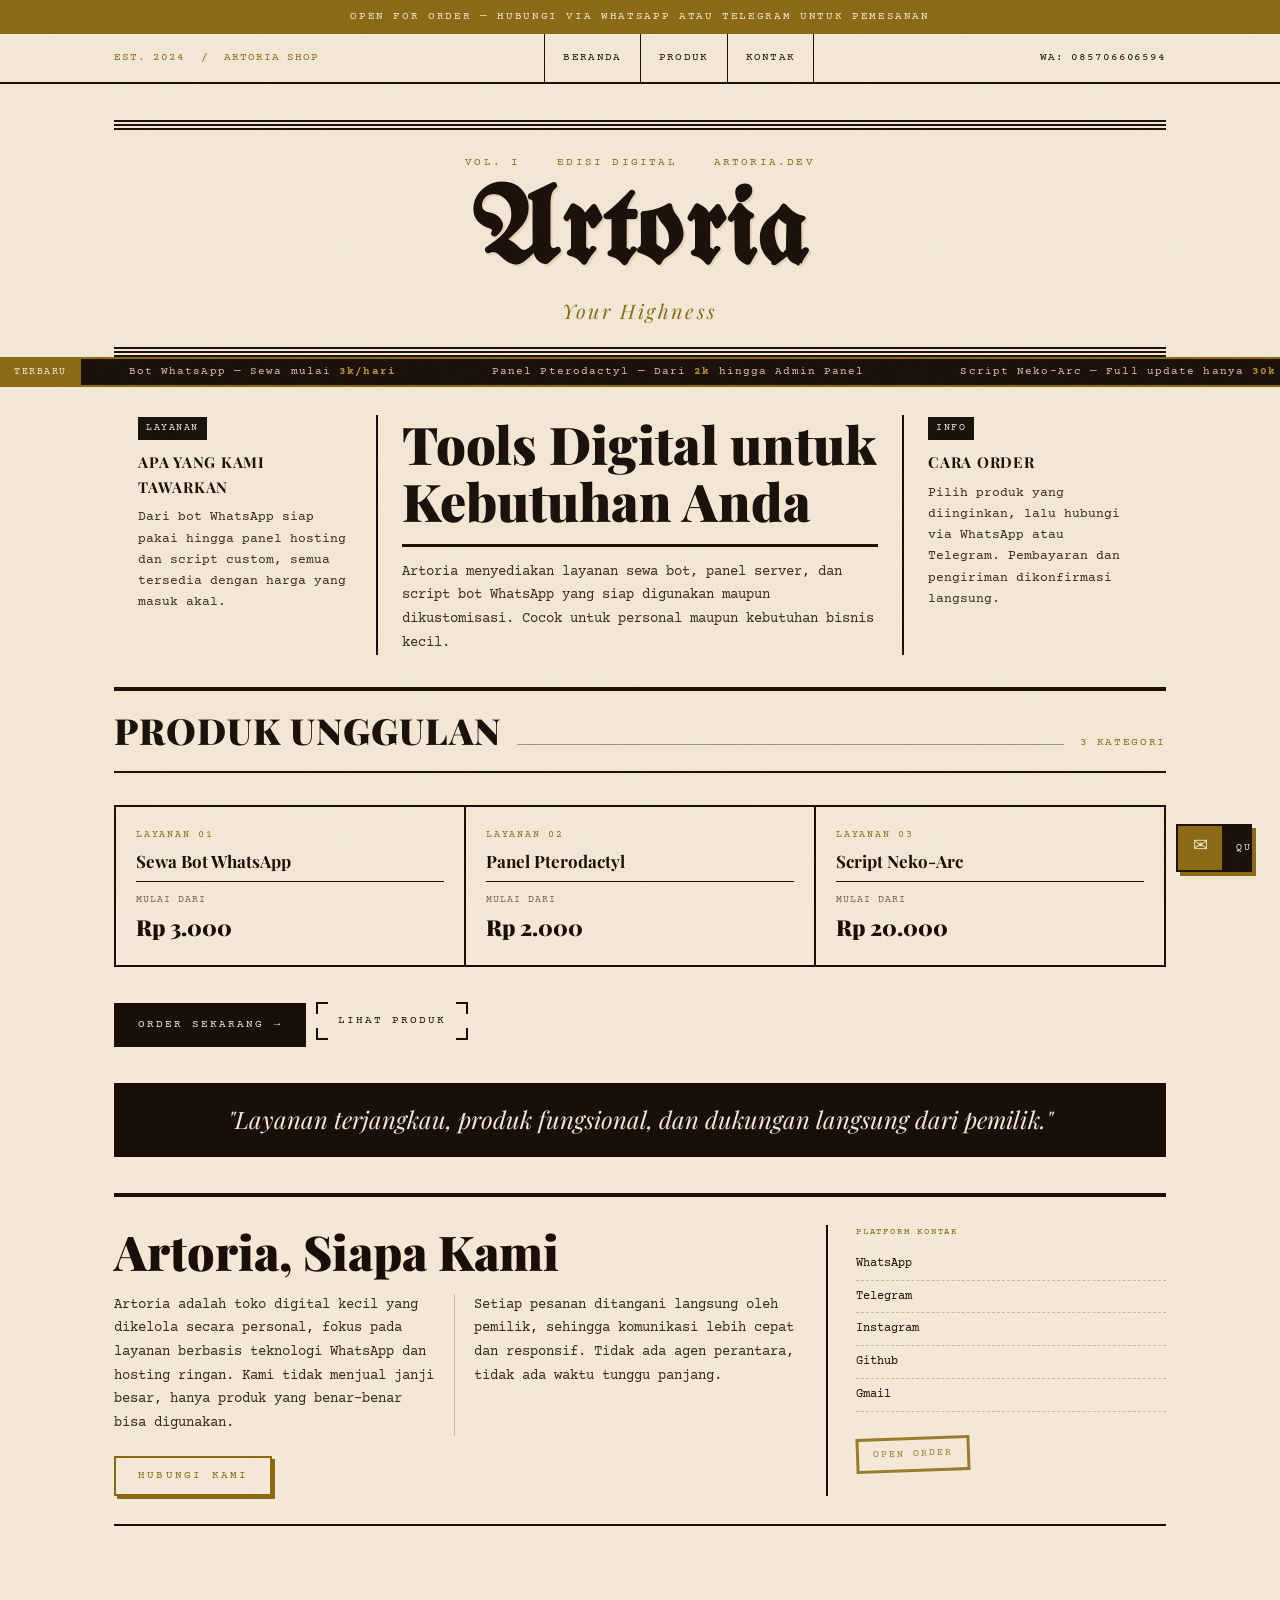
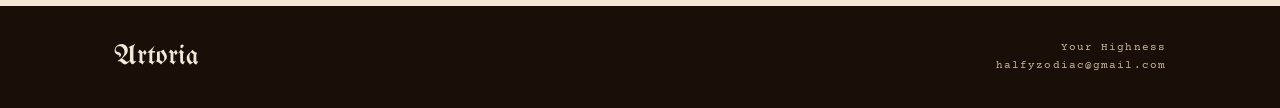
==== commit 95d3d0c8: "Update print statement from 'Hello' to 'Goodbye'" ====
--- a/index.html
+++ b/index.html
@@ -33,7 +33,6 @@
       overflow-x: hidden;
     }
 
-    /* ===== NOISE TEXTURE OVERLAY ===== */
     body::before {
       content: '';
       position: fixed;
@@ -76,6 +75,7 @@
       list-style: none;
     }
 
+    /* NAV BUTTON — typewriter underline */
     .nav-links li a {
       display: block;
       padding: 0 18px;
@@ -88,23 +88,29 @@
       text-decoration: none;
       color: var(--ink);
       border-left: 1px solid var(--ink);
-      transition: background 0.2s, color 0.2s;
       position: relative;
-    }
-
-    .nav-links li a::after {
+      overflow: hidden;
+      transition: color 0.22s;
+    }
+
+    .nav-links li a .nav-text {
+      position: relative;
+      z-index: 1;
+    }
+
+    .nav-links li a::before {
       content: '';
       position: absolute;
-      bottom: 0;
-      left: 0;
-      width: 0;
-      height: 3px;
-      background: var(--rust);
-      transition: width 0.25s ease;
-    }
-
-    .nav-links li a:hover { background: var(--ink); color: var(--paper); }
-    .nav-links li a:hover::after { width: 100%; }
+      bottom: 0; left: 0; right: 0;
+      height: 100%;
+      background: var(--ink);
+      transform: translateY(100%);
+      transition: transform 0.22s cubic-bezier(0.4,0,0.2,1);
+      z-index: 0;
+    }
+
+    .nav-links li a:hover { color: var(--paper); }
+    .nav-links li a:hover::before { transform: translateY(0); }
     .nav-links li:last-child a { border-right: 1px solid var(--ink); }
 
     .nav-contact {
@@ -163,26 +169,13 @@
       height: 10px;
     }
 
-    /* ===== TORN EDGE DIVIDER ===== */
-    .torn-divider {
-      width: 100%;
-      overflow: hidden;
-      line-height: 0;
-      margin: 0;
-    }
-
-    .torn-divider svg {
-      display: block;
-      width: 100%;
-    }
-
     /* ===== PAGE SECTIONS ===== */
-    .page-section {
-      display: none;
-    }
-
-    .page-section.active {
-      display: block;
+    .page-section { display: none; }
+    .page-section.active { display: block; animation: pgFade 0.35s ease; }
+
+    @keyframes pgFade {
+      from { opacity: 0; transform: translateY(8px); }
+      to   { opacity: 1; transform: translateY(0); }
     }
 
     /* ===== HERO STRIP ===== */
@@ -219,11 +212,7 @@
       letter-spacing: 0.05em;
     }
 
-    .hero-col p {
-      font-size: 12.5px;
-      line-height: 1.7;
-      color: #3a2a1a;
-    }
+    .hero-col p { font-size: 12.5px; line-height: 1.7; color: #3a2a1a; }
 
     .hero-main h1 {
       font-family: var(--ff-head);
@@ -235,17 +224,13 @@
       padding-bottom: 14px;
     }
 
-    .hero-main p {
-      font-size: 13.5px;
-      line-height: 1.75;
-      color: #3a2a1a;
-    }
+    .hero-main p { font-size: 13.5px; line-height: 1.75; color: #3a2a1a; }
 
     /* ===== MAIN CONTENT WRAPPER ===== */
     .main-wrapper {
       max-width: 1100px;
       margin: 0 auto;
-      padding: 32px 24px 60px;
+      padding: 32px 24px 80px;
     }
 
     /* ===== SECTION HEADER ===== */
@@ -268,12 +253,7 @@
       flex-shrink: 0;
     }
 
-    .section-header .rule-fill {
-      flex: 1;
-      height: 1px;
-      background: var(--ink);
-      opacity: 0.4;
-    }
+    .section-header .rule-fill { flex: 1; height: 1px; background: var(--ink); opacity: 0.4; }
 
     .section-header .section-num {
       font-family: var(--ff-body);
@@ -339,11 +319,7 @@
       padding-bottom: 10px;
     }
 
-    .price-table {
-      width: 100%;
-      border-collapse: collapse;
-      margin-bottom: 16px;
-    }
+    .price-table { width: 100%; border-collapse: collapse; margin-bottom: 16px; }
 
     .price-table td {
       padding: 5px 0;
@@ -369,10 +345,7 @@
     }
 
     /* ===== FEATURE LIST ===== */
-    .feature-list {
-      list-style: none;
-      margin-bottom: 18px;
-    }
+    .feature-list { list-style: none; margin-bottom: 18px; }
 
     .feature-list li {
       font-size: 12.5px;
@@ -383,16 +356,30 @@
       gap: 8px;
     }
 
-    .feature-list li::before {
-      content: '+';
-      color: var(--rust);
-      font-weight: 700;
-      flex-shrink: 0;
-    }
-
-    /* ===== CTA BUTTON ===== */
+    .feature-list li::before { content: '+'; color: var(--rust); font-weight: 700; flex-shrink: 0; }
+
+    /* ===== PRICE BADGE ===== */
+    .price-badge {
+      display: inline-block;
+      border: 2px solid var(--rust);
+      padding: 4px 12px;
+      margin-top: 8px;
+      margin-bottom: 6px;
+    }
+
+    .price-badge .from { font-size: 10px; letter-spacing: 0.1em; text-transform: uppercase; color: var(--rust); }
+    .price-badge .amount { font-family: var(--ff-head); font-size: 26px; font-weight: 900; line-height: 1; }
+    .price-badge .unit { font-size: 11px; color: #5a4a3a; }
+
+    /* ===================================
+       BUTTON SYSTEM — SEMUA VARIASI
+    ==================================== */
+
+    /* --- BTN-ORDER: Ink flood dari kiri --- */
     .btn-order {
-      display: inline-block;
+      display: inline-flex;
+      align-items: center;
+      gap: 10px;
       background: var(--ink);
       color: var(--paper);
       font-family: var(--ff-body);
@@ -400,11 +387,13 @@
       letter-spacing: 0.18em;
       text-transform: uppercase;
       text-decoration: none;
-      padding: 10px 20px;
+      padding: 11px 22px;
       border: 2px solid var(--ink);
       position: relative;
       overflow: hidden;
-      transition: color 0.25s;
+      cursor: pointer;
+      transition: color 0.28s, border-color 0.28s;
+      margin-top: 8px;
     }
 
     .btn-order::after {
@@ -413,35 +402,267 @@
       inset: 0;
       background: var(--rust);
       transform: translateX(-101%);
-      transition: transform 0.25s ease;
+      transition: transform 0.28s cubic-bezier(0.4,0,0.2,1);
       z-index: 0;
     }
 
-    .btn-order:hover { color: var(--paper); border-color: var(--rust); }
+    .btn-order:hover { border-color: var(--rust); }
     .btn-order:hover::after { transform: translateX(0); }
+    .btn-order:active { transform: scale(0.97); }
     .btn-order span { position: relative; z-index: 1; }
 
-    .btn-order:active {
-      transform: scale(0.97);
-    }
-
-    /* ===== PRICE BADGE ===== */
-    .price-badge {
+    /* arrow tip */
+    .btn-order .btn-arrow {
+      position: relative;
+      z-index: 1;
       display: inline-block;
+      transition: transform 0.22s;
+      font-style: normal;
+    }
+
+    .btn-order:hover .btn-arrow { transform: translateX(5px); }
+
+    /* --- BTN-GHOST: Bracket collapse (corner lines converge) --- */
+    .btn-ghost {
+      display: inline-block;
+      font-family: var(--ff-body);
+      font-size: 11px;
+      letter-spacing: 0.18em;
+      text-transform: uppercase;
+      text-decoration: none;
+      color: var(--ink);
+      padding: 10px 22px;
+      position: relative;
+      cursor: pointer;
+      transition: color 0.25s, background 0.25s;
+      background: transparent;
+      border: none;
+    }
+
+    /* four corner brackets */
+    .btn-ghost::before,
+    .btn-ghost::after {
+      content: '';
+      position: absolute;
+      width: 12px;
+      height: 12px;
+      transition: width 0.25s, height 0.25s;
+    }
+
+    .btn-ghost::before {
+      top: 0; left: 0;
+      border-top: 2px solid var(--ink);
+      border-left: 2px solid var(--ink);
+    }
+
+    .btn-ghost::after {
+      bottom: 0; right: 0;
+      border-bottom: 2px solid var(--ink);
+      border-right: 2px solid var(--ink);
+    }
+
+    /* inner corners via wrapper approach using box-shadow */
+    .btn-ghost-wrap {
+      position: relative;
+      display: inline-block;
+    }
+
+    .btn-ghost-wrap .bc-tr,
+    .btn-ghost-wrap .bc-bl {
+      position: absolute;
+      width: 12px;
+      height: 12px;
+      pointer-events: none;
+      transition: width 0.25s, height 0.25s;
+    }
+
+    .btn-ghost-wrap .bc-tr {
+      top: 0; right: 0;
+      border-top: 2px solid var(--ink);
+      border-right: 2px solid var(--ink);
+    }
+
+    .btn-ghost-wrap .bc-bl {
+      bottom: 0; left: 0;
+      border-bottom: 2px solid var(--ink);
+      border-left: 2px solid var(--ink);
+    }
+
+    .btn-ghost-wrap:hover .btn-ghost::before,
+    .btn-ghost-wrap:hover .btn-ghost::after,
+    .btn-ghost-wrap:hover .bc-tr,
+    .btn-ghost-wrap:hover .bc-bl {
+      width: calc(50% + 1px);
+      height: calc(50% + 1px);
+    }
+
+    .btn-ghost-wrap:hover .btn-ghost {
+      color: var(--paper);
+      background: var(--ink);
+    }
+
+    /* --- BTN-STAMP: Rubber stamp press --- */
+    .btn-stamp {
+      display: inline-block;
+      font-family: var(--ff-body);
+      font-size: 11px;
+      letter-spacing: 0.2em;
+      text-transform: uppercase;
+      text-decoration: none;
+      color: var(--rust);
+      padding: 9px 22px;
       border: 2px solid var(--rust);
-      padding: 4px 12px;
-      margin-top: 8px;
-      margin-bottom: 14px;
-    }
-
-    .price-badge .from { font-size: 10px; letter-spacing: 0.1em; text-transform: uppercase; color: var(--rust); }
-    .price-badge .amount { font-family: var(--ff-head); font-size: 26px; font-weight: 900; line-height: 1; }
-    .price-badge .unit { font-size: 11px; color: #5a4a3a; }
+      position: relative;
+      cursor: pointer;
+      background: transparent;
+      transition: background 0.15s, color 0.15s, transform 0.12s, box-shadow 0.12s;
+      box-shadow: 3px 3px 0 var(--rust);
+    }
+
+    .btn-stamp:hover {
+      background: var(--rust);
+      color: var(--paper);
+      box-shadow: 1px 1px 0 #6a4a0f;
+      transform: translate(2px, 2px);
+    }
+
+    .btn-stamp:active {
+      box-shadow: none;
+      transform: translate(3px, 3px);
+    }
+
+    /* --- BTN-TYPEWRITE: text types in on hover --- */
+    .btn-typewrite {
+      display: inline-block;
+      font-family: var(--ff-body);
+      font-size: 11px;
+      letter-spacing: 0.15em;
+      text-transform: uppercase;
+      text-decoration: none;
+      color: var(--ink);
+      padding: 10px 22px;
+      border: 2px solid var(--ink);
+      position: relative;
+      cursor: pointer;
+      overflow: hidden;
+      background: var(--paper);
+      transition: color 0.18s;
+      min-width: 180px;
+      text-align: center;
+    }
+
+    .btn-typewrite .tw-default,
+    .btn-typewrite .tw-hover {
+      display: block;
+      transition: transform 0.22s cubic-bezier(0.4,0,0.2,1), opacity 0.22s;
+    }
+
+    .btn-typewrite .tw-hover {
+      position: absolute;
+      top: 50%;
+      left: 0;
+      width: 100%;
+      transform: translateY(100%);
+      opacity: 0;
+      color: var(--paper);
+      margin-top: -0.5em;
+    }
+
+    .btn-typewrite::before {
+      content: '';
+      position: absolute;
+      inset: 0;
+      background: var(--ink);
+      transform: translateY(101%);
+      transition: transform 0.22s cubic-bezier(0.4,0,0.2,1);
+      z-index: 0;
+    }
+
+    .btn-typewrite .tw-default { position: relative; z-index: 1; }
+    .btn-typewrite .tw-hover { z-index: 1; }
+
+    .btn-typewrite:hover::before { transform: translateY(0); }
+    .btn-typewrite:hover .tw-default { transform: translateY(-130%); opacity: 0; }
+    .btn-typewrite:hover .tw-hover { transform: translateY(-50%); opacity: 1; }
+
+    /* --- BTN-OUTLINE-FILL: border expands inward --- */
+    .btn-outline-fill {
+      display: inline-block;
+      font-family: var(--ff-body);
+      font-size: 11px;
+      letter-spacing: 0.18em;
+      text-transform: uppercase;
+      text-decoration: none;
+      color: var(--ink);
+      padding: 10px 22px;
+      position: relative;
+      cursor: pointer;
+      background: transparent;
+      transition: color 0.25s;
+    }
+
+    .btn-outline-fill::before {
+      content: '';
+      position: absolute;
+      inset: 0;
+      border: 2px solid var(--ink);
+      transition: inset 0.25s cubic-bezier(0.4,0,0.2,1);
+    }
+
+    .btn-outline-fill::after {
+      content: '';
+      position: absolute;
+      inset: 0;
+      background: var(--ink);
+      transform: scale(0);
+      transition: transform 0.25s cubic-bezier(0.4,0,0.2,1);
+      z-index: -1;
+    }
+
+    .btn-outline-fill span { position: relative; z-index: 1; }
+
+    .btn-outline-fill:hover { color: var(--paper); }
+    .btn-outline-fill:hover::before { inset: 4px; border-color: var(--paper); }
+    .btn-outline-fill:hover::after { transform: scale(1); }
+
+    /* --- BTN-PAPER-TEAR: torn bottom edge + lift --- */
+    .btn-rip {
+      display: inline-block;
+      font-family: var(--ff-body);
+      font-size: 11px;
+      letter-spacing: 0.18em;
+      text-transform: uppercase;
+      text-decoration: none;
+      color: var(--paper);
+      padding: 11px 22px 14px;
+      position: relative;
+      cursor: pointer;
+      background: var(--ink);
+      clip-path: polygon(0 0, 100% 0, 100% 75%, 97% 80%, 94% 75%, 91% 82%, 88% 76%, 85% 83%, 82% 77%, 79% 84%, 76% 78%, 73% 85%, 70% 79%, 67% 86%, 64% 80%, 61% 87%, 58% 81%, 55% 88%, 52% 82%, 49% 89%, 46% 83%, 43% 90%, 40% 84%, 37% 91%, 34% 85%, 31% 92%, 28% 86%, 25% 93%, 22% 87%, 19% 94%, 16% 88%, 13% 95%, 10% 89%, 7% 96%, 4% 90%, 1% 97%, 0 100%);
+      transition: clip-path 0.3s ease, background 0.25s, transform 0.2s;
+    }
+
+    .btn-rip:hover {
+      background: var(--rust);
+      transform: translateY(-2px);
+      clip-path: polygon(0 0, 100% 0, 100% 70%, 97% 76%, 94% 70%, 91% 77%, 88% 71%, 85% 78%, 82% 72%, 79% 79%, 76% 73%, 73% 80%, 70% 74%, 67% 81%, 64% 75%, 61% 82%, 58% 76%, 55% 83%, 52% 77%, 49% 84%, 46% 78%, 43% 85%, 40% 79%, 37% 86%, 34% 80%, 31% 87%, 28% 81%, 25% 88%, 22% 82%, 19% 89%, 16% 83%, 13% 90%, 10% 84%, 7% 91%, 4% 85%, 1% 92%, 0 100%);
+    }
+
+    .btn-rip:active { transform: translateY(0); }
+
+    /* --- BTN GROUP (inline buttons side by side) --- */
+    .btn-group {
+      display: flex;
+      flex-wrap: wrap;
+      gap: 10px;
+      margin-top: 16px;
+      align-items: center;
+    }
 
     /* ===== CONTACT PAGE ===== */
     .contact-grid {
       display: grid;
-      grid-template-columns: repeat(auto-fit, minmax(220px, 1fr));
+      grid-template-columns: repeat(auto-fit, minmax(200px, 1fr));
       gap: 0;
       border-top: var(--border);
       border-left: var(--border);
@@ -516,17 +737,9 @@
       margin-bottom: 16px;
     }
 
-    .about-block p {
-      font-size: 13.5px;
-      line-height: 1.75;
-      color: #3a2a1a;
-      margin-bottom: 12px;
-    }
-
-    .about-sidebar {
-      border-left: var(--border);
-      padding-left: 28px;
-    }
+    .about-block p { font-size: 13.5px; line-height: 1.75; color: #3a2a1a; margin-bottom: 12px; }
+
+    .about-sidebar { border-left: var(--border); padding-left: 28px; }
 
     .aside-label {
       font-size: 9px;
@@ -536,9 +749,7 @@
       margin-bottom: 8px;
     }
 
-    .aside-list {
-      list-style: none;
-    }
+    .aside-list { list-style: none; }
 
     .aside-list li {
       font-size: 12px;
@@ -546,11 +757,156 @@
       border-bottom: 1px dashed var(--cream-dk);
     }
 
+    /* ===== HIGHLIGHT BOX ===== */
+    .highlight-box {
+      background: var(--ink);
+      color: var(--paper);
+      padding: 20px 24px;
+      margin: 24px 0;
+    }
+
+    .highlight-box p {
+      font-family: var(--ff-head);
+      font-style: italic;
+      font-size: clamp(16px, 3vw, 24px);
+      line-height: 1.4;
+      text-align: center;
+    }
+
+    /* ===== STAMP ELEMENT ===== */
+    .stamp {
+      display: inline-block;
+      border: 3px solid var(--rust);
+      padding: 6px 14px;
+      font-family: var(--ff-body);
+      font-size: 10px;
+      letter-spacing: 0.2em;
+      text-transform: uppercase;
+      color: var(--rust);
+      transform: rotate(-2deg);
+      opacity: 0.85;
+      transition: opacity 0.2s, transform 0.2s;
+    }
+
+    .stamp:hover { opacity: 1; transform: rotate(0deg); }
+
+    /* ===== COLUMNS TEXT ===== */
+    .columns-2 {
+      column-count: 2;
+      column-gap: 40px;
+      column-rule: 1px solid var(--cream-dk);
+      font-size: 13px;
+      line-height: 1.75;
+      color: #3a2a1a;
+    }
+
+    /* ===== FEATURED CARDS ===== */
+    .featured-row {
+      display: grid;
+      grid-template-columns: repeat(3, 1fr);
+      gap: 0;
+      border-top: var(--border);
+      border-left: var(--border);
+      margin-top: 32px;
+    }
+
+    .featured-item {
+      border-right: var(--border);
+      border-bottom: var(--border);
+      padding: 20px;
+      text-decoration: none;
+      color: var(--ink);
+      display: block;
+      background: var(--paper);
+      cursor: pointer;
+      position: relative;
+      overflow: hidden;
+    }
+
+    .featured-item::before {
+      content: '';
+      position: absolute;
+      inset: 0;
+      background: var(--ink);
+      transform: translateY(101%);
+      transition: transform 0.28s ease;
+      z-index: 0;
+    }
+
+    .featured-item:hover::before { transform: translateY(0); }
+    .featured-item * { position: relative; z-index: 1; }
+    .featured-item:hover .fi-num,
+    .featured-item:hover .fi-name,
+    .featured-item:hover .fi-from,
+    .featured-item:hover .fi-price { color: var(--paper); }
+    .featured-item:hover .fi-rule { border-color: var(--mid); }
+
+    .fi-num { font-size: 10px; letter-spacing: 0.18em; text-transform: uppercase; color: var(--rust); margin-bottom: 8px; transition: color 0.2s; }
+    .fi-name { font-family: var(--ff-head); font-size: 17px; font-weight: 700; line-height: 1.2; margin-bottom: 10px; transition: color 0.2s; }
+    .fi-rule { border-top: 1px solid var(--ink); margin: 10px 0; transition: border-color 0.2s; }
+    .fi-from { font-size: 10px; letter-spacing: 0.1em; text-transform: uppercase; opacity: 0.6; transition: color 0.2s; }
+    .fi-price { font-family: var(--ff-head); font-size: 22px; font-weight: 900; transition: color 0.2s; }
+
+    /* ===== TICKER ===== */
+    .ticker-wrap {
+      background: var(--ink);
+      overflow: hidden;
+      border-top: 2px solid var(--rust);
+      border-bottom: 2px solid var(--rust);
+      height: 30px;
+      display: flex;
+      align-items: center;
+    }
+
+    .ticker-label {
+      background: var(--rust);
+      color: var(--paper);
+      font-family: var(--ff-body);
+      font-size: 10px;
+      letter-spacing: 0.15em;
+      text-transform: uppercase;
+      padding: 0 14px;
+      height: 100%;
+      display: flex;
+      align-items: center;
+      flex-shrink: 0;
+    }
+
+    .ticker-track {
+      display: flex;
+      white-space: nowrap;
+      animation: ticker 28s linear infinite;
+    }
+
+    .ticker-track span {
+      font-family: var(--ff-body);
+      font-size: 11px;
+      letter-spacing: 0.1em;
+      color: var(--mid);
+      padding: 0 48px;
+    }
+
+    .ticker-track span strong { color: var(--rust-lt); }
+
+    @keyframes ticker {
+      from { transform: translateX(0); }
+      to   { transform: translateX(-50%); }
+    }
+
+    /* ===== ANNOUNCEMENT BAR ===== */
+    .annc-bar {
+      background: var(--rust);
+      color: var(--paper);
+      text-align: center;
+      padding: 8px 24px;
+      font-family: var(--ff-body);
+      font-size: 11px;
+      letter-spacing: 0.15em;
+      text-transform: uppercase;
+    }
+
     /* ===== FOOTER ===== */
-    footer {
-      background: var(--ink);
-      color: var(--mid);
-    }
+    footer { background: var(--ink); color: var(--mid); }
 
     .footer-inner {
       max-width: 1100px;
@@ -563,11 +919,7 @@
       gap: 16px;
     }
 
-    .footer-brand {
-      font-family: 'UnifrakturMaguntia', var(--ff-head);
-      font-size: 28px;
-      color: var(--paper);
-    }
+    .footer-brand { font-family: 'UnifrakturMaguntia', var(--ff-head); font-size: 28px; color: var(--paper); }
 
     .footer-copy {
       font-family: var(--ff-body);
@@ -577,194 +929,101 @@
       color: var(--cream-dk);
     }
 
-    /* ===== RUNNING TICKER ===== */
-    .ticker-wrap {
-      background: var(--ink);
-      overflow: hidden;
-      border-top: 2px solid var(--rust);
-      border-bottom: 2px solid var(--rust);
-      height: 30px;
+    /* ===== FLOATING QUICK ORDER ===== */
+    .fab-order {
+      position: fixed;
+      bottom: 28px;
+      right: 28px;
+      z-index: 200;
+    }
+
+    .fab-btn {
       display: flex;
       align-items: center;
-    }
-
-    .ticker-label {
+      gap: 0;
+      text-decoration: none;
+      overflow: hidden;
+      background: var(--ink);
+      border: 2px solid var(--ink);
+      height: 48px;
+      transition: box-shadow 0.2s, transform 0.2s;
+      box-shadow: 4px 4px 0 var(--rust);
+    }
+
+    .fab-btn:hover {
+      box-shadow: 2px 2px 0 var(--rust);
+      transform: translate(2px, 2px);
+    }
+
+    .fab-btn:active {
+      box-shadow: none;
+      transform: translate(4px, 4px);
+    }
+
+    .fab-icon {
+      width: 44px;
+      height: 44px;
+      display: flex;
+      align-items: center;
+      justify-content: center;
       background: var(--rust);
       color: var(--paper);
+      font-size: 18px;
+      flex-shrink: 0;
+    }
+
+    .fab-label {
       font-family: var(--ff-body);
       font-size: 10px;
-      letter-spacing: 0.15em;
-      text-transform: uppercase;
+      letter-spacing: 0.18em;
+      text-transform: uppercase;
+      color: var(--paper);
       padding: 0 14px;
-      height: 100%;
-      display: flex;
-      align-items: center;
-      flex-shrink: 0;
-      z-index: 1;
-    }
-
-    .ticker-track {
-      display: flex;
+      max-width: 0;
+      overflow: hidden;
       white-space: nowrap;
-      animation: ticker 28s linear infinite;
-    }
-
-    .ticker-track span {
-      font-family: var(--ff-body);
-      font-size: 11px;
-      letter-spacing: 0.1em;
-      color: var(--mid);
-      padding: 0 48px;
-    }
-
-    .ticker-track span strong {
-      color: var(--rust-lt);
-    }
-
-    @keyframes ticker {
-      from { transform: translateX(0); }
-      to   { transform: translateX(-50%); }
-    }
-
-    /* ===== HIGHLIGHT BOX ===== */
-    .highlight-box {
-      background: var(--ink);
-      color: var(--paper);
-      padding: 20px 24px;
-      margin: 24px 0;
-    }
-
-    .highlight-box p {
-      font-family: var(--ff-head);
-      font-style: italic;
-      font-size: clamp(16px, 3vw, 24px);
-      line-height: 1.4;
-      text-align: center;
-    }
-
-    /* ===== STAMP ELEMENT ===== */
-    .stamp {
-      display: inline-block;
-      border: 3px solid var(--rust);
-      padding: 6px 14px;
-      font-family: var(--ff-body);
+      transition: max-width 0.3s cubic-bezier(0.4,0,0.2,1), padding 0.3s;
+    }
+
+    .fab-order:hover .fab-label {
+      max-width: 160px;
+      padding: 0 14px;
+    }
+
+    /* ===== BUTTON SHOWCASE (halaman produk) ===== */
+    .btn-showcase {
+      padding: 28px;
+      border: var(--border);
+      margin-top: 28px;
+      background: linear-gradient(135deg, #EDE0C8 0%, var(--paper) 100%);
+    }
+
+    .btn-showcase-title {
       font-size: 10px;
       letter-spacing: 0.2em;
       text-transform: uppercase;
       color: var(--rust);
-      transform: rotate(-2deg);
-      opacity: 0.85;
-      transition: opacity 0.2s, transform 0.2s;
-    }
-
-    .stamp:hover { opacity: 1; transform: rotate(0deg); }
-
-    /* ===== COLUMNS TEXT ===== */
-    .columns-2 {
-      column-count: 2;
-      column-gap: 40px;
-      column-rule: 1px solid var(--cream-dk);
-      font-size: 13px;
-      line-height: 1.75;
-      color: #3a2a1a;
-    }
-
-    /* ===== PRODUCT PILL (home featured) ===== */
-    .featured-row {
-      display: grid;
-      grid-template-columns: repeat(3, 1fr);
-      gap: 0;
-      border-top: var(--border);
-      border-left: var(--border);
-      margin-top: 32px;
-    }
-
-    .featured-item {
-      border-right: var(--border);
-      border-bottom: var(--border);
+      margin-bottom: 18px;
+      border-bottom: 1px solid var(--cream-dk);
+      padding-bottom: 8px;
+    }
+
+    /* ===== NOTE BOX ===== */
+    .note-box {
+      margin-top: 28px;
       padding: 20px;
-      text-decoration: none;
-      color: var(--ink);
-      display: block;
-      background: var(--paper);
-      cursor: pointer;
-      transition: background 0.2s, transform 0.15s;
-      position: relative;
-      overflow: hidden;
-    }
-
-    .featured-item::before {
-      content: '';
-      position: absolute;
-      inset: 0;
-      background: var(--ink);
-      transform: translateY(101%);
-      transition: transform 0.28s ease;
-      z-index: 0;
-    }
-
-    .featured-item:hover { transform: none; }
-    .featured-item:hover::before { transform: translateY(0); }
-
-    .featured-item * { position: relative; z-index: 1; }
-
-    .featured-item:hover .fi-num,
-    .featured-item:hover .fi-name,
-    .featured-item:hover .fi-from,
-    .featured-item:hover .fi-price { color: var(--paper); }
-
-    .featured-item:hover .fi-rule { border-color: var(--mid); }
-
-    .fi-num {
-      font-size: 10px;
-      letter-spacing: 0.18em;
+      border: var(--border);
+    }
+
+    .note-box-label {
+      font-size: 11px;
+      letter-spacing: 0.12em;
       text-transform: uppercase;
       color: var(--rust);
       margin-bottom: 8px;
-      transition: color 0.2s;
-    }
-
-    .fi-name {
-      font-family: var(--ff-head);
-      font-size: 17px;
-      font-weight: 700;
-      line-height: 1.2;
-      margin-bottom: 10px;
-      transition: color 0.2s;
-    }
-
-    .fi-rule {
-      border-top: 1px solid var(--ink);
-      margin: 10px 0;
-      transition: border-color 0.2s;
-    }
-
-    .fi-from {
-      font-size: 10px;
-      letter-spacing: 0.1em;
-      text-transform: uppercase;
-      opacity: 0.6;
-      transition: color 0.2s;
-    }
-
-    .fi-price {
-      font-family: var(--ff-head);
-      font-size: 22px;
-      font-weight: 900;
-      transition: color 0.2s;
-    }
-
-    /* ===== ANNOUNCEMENT BAR ===== */
-    .annc-bar {
-      background: var(--rust);
-      color: var(--paper);
-      text-align: center;
-      padding: 8px 24px;
-      font-family: var(--ff-body);
-      font-size: 11px;
-      letter-spacing: 0.15em;
-      text-transform: uppercase;
-    }
+    }
+
+    .note-box p { font-size: 13px; line-height: 1.7; color: #3a2a1a; }
 
     /* ===== RESPONSIVE ===== */
     @media (max-width: 768px) {
@@ -772,13 +1031,10 @@
       .hero-divider { display: none; }
       .hero-col { padding: 12px 0; border-bottom: 1px solid var(--ink); }
       .hero-main { order: -1; }
-
       .about-block { grid-template-columns: 1fr; }
       .about-sidebar { border-left: none; border-top: var(--border); padding-left: 0; padding-top: 20px; }
-
       .featured-row { grid-template-columns: 1fr; }
       .columns-2 { column-count: 1; }
-
       .nav-contact { display: none; }
       .nav-links li a { padding: 0 10px; font-size: 10px; }
     }
@@ -786,39 +1042,7 @@
     @media (max-width: 520px) {
       .nav-links li a { padding: 0 8px; font-size: 9px; }
       .footer-inner { flex-direction: column; align-items: flex-start; }
-    }
-
-    /* ===== PRINT MARKS ===== */
-    .print-corner {
-      position: absolute;
-      font-size: 9px;
-      color: var(--rust);
-      font-family: var(--ff-body);
-      letter-spacing: 0.1em;
-      opacity: 0.5;
-    }
-
-    .product-card { position: relative; }
-
-    /* ===== PAGE TRANSITIONS ===== */
-    .page-section {
-      animation: fadeIn 0.3s ease;
-    }
-
-    @keyframes fadeIn {
-      from { opacity: 0; transform: translateY(6px); }
-      to   { opacity: 1; transform: translateY(0); }
-    }
-
-    /* ===== SCROLL HINT ===== */
-    .scroll-hint {
-      text-align: center;
-      padding: 20px;
-      font-size: 11px;
-      letter-spacing: 0.15em;
-      text-transform: uppercase;
-      color: var(--rust);
-      opacity: 0.7;
+      .fab-order { bottom: 18px; right: 18px; }
     }
   </style>
 </head>
@@ -826,7 +1050,7 @@
 
 <!-- ANNOUNCEMENT BAR -->
 <div class="annc-bar">
-  Open for order — hubungi via WhatsApp atau Telegram untuk pemesanan
+  Open for order &mdash; hubungi via WhatsApp atau Telegram untuk pemesanan
 </div>
 
 <!-- TOP NAV -->
@@ -834,9 +1058,9 @@
   <div class="nav-top-inner">
     <span class="nav-date">Est. 2024 &nbsp;/&nbsp; Artoria Shop</span>
     <ul class="nav-links">
-      <li><a href="#" onclick="showPage('home'); return false;"><span>Beranda</span></a></li>
-      <li><a href="#" onclick="showPage('products'); return false;"><span>Produk</span></a></li>
-      <li><a href="#" onclick="showPage('contact'); return false;"><span>Kontak</span></a></li>
+      <li><a href="#" onclick="showPage('home'); return false;"><span class="nav-text">Beranda</span></a></li>
+      <li><a href="#" onclick="showPage('products'); return false;"><span class="nav-text">Produk</span></a></li>
+      <li><a href="#" onclick="showPage('contact'); return false;"><span class="nav-text">Kontak</span></a></li>
     </ul>
     <span class="nav-contact">WA: 085706606594</span>
   </div>
@@ -866,9 +1090,7 @@
   </div>
 </div>
 
-<!-- ===================== -->
-<!-- PAGE: HOME            -->
-<!-- ===================== -->
+<!-- ===================== PAGE: HOME ===================== -->
 <div id="page-home" class="page-section active">
   <div class="hero-strip">
     <div class="hero-col">
@@ -921,6 +1143,19 @@
       </div>
     </div>
 
+    <!-- CTA buttons on home -->
+    <div class="btn-group" style="margin-top: 28px;">
+      <a href="https://wa.me/6285706606594" target="_blank" class="btn-order">
+        <span>Order Sekarang</span>
+        <i class="btn-arrow">&#8594;</i>
+      </a>
+      <div class="btn-ghost-wrap">
+        <span class="bc-tr"></span>
+        <span class="bc-bl"></span>
+        <a href="#" onclick="showPage('products'); return false;" class="btn-ghost">Lihat Produk</a>
+      </div>
+    </div>
+
     <div class="highlight-box" style="margin-top: 36px;">
       <p>"Layanan terjangkau, produk fungsional, dan dukungan langsung dari pemilik."</p>
     </div>
@@ -931,6 +1166,9 @@
         <div class="columns-2">
           <p>Artoria adalah toko digital kecil yang dikelola secara personal, fokus pada layanan berbasis teknologi WhatsApp dan hosting ringan. Kami tidak menjual janji besar, hanya produk yang benar-benar bisa digunakan.</p>
           <p>Setiap pesanan ditangani langsung oleh pemilik, sehingga komunikasi lebih cepat dan responsif. Tidak ada agen perantara, tidak ada waktu tunggu panjang.</p>
+        </div>
+        <div class="btn-group" style="margin-top: 20px;">
+          <a href="#" onclick="showPage('contact'); return false;" class="btn-stamp">Hubungi Kami</a>
         </div>
       </div>
       <div class="about-sidebar">
@@ -950,9 +1188,7 @@
   </div>
 </div>
 
-<!-- ===================== -->
-<!-- PAGE: PRODUCTS        -->
-<!-- ===================== -->
+<!-- ===================== PAGE: PRODUCTS ===================== -->
 <div id="page-products" class="page-section">
   <div class="main-wrapper">
 
@@ -980,7 +1216,11 @@
           <tr><td>Per Bulan</td><td>Rp 10.000</td></tr>
         </table>
 
-        <a href="https://wa.me/6285706606594?text=Halo,%20saya%20mau%20order%20Sewa%20Bot%20WhatsApp" class="btn-order" target="_blank"><span>Order via WhatsApp</span></a>
+        <!-- ink flood button -->
+        <a href="https://wa.me/6285706606594?text=Halo,%20saya%20mau%20order%20Sewa%20Bot%20WhatsApp" class="btn-order" target="_blank">
+          <span>Order via WA</span>
+          <i class="btn-arrow">&#8594;</i>
+        </a>
       </div>
 
       <!-- PRODUCT 2: PANEL -->
@@ -1002,7 +1242,11 @@
           <tr><td>Admin Panel</td><td>Rp 25.000</td></tr>
         </table>
 
-        <a href="https://wa.me/6285706606594?text=Halo,%20saya%20mau%20order%20Panel%20Pterodactyl" class="btn-order" target="_blank"><span>Order via WhatsApp</span></a>
+        <!-- typewrite swap button -->
+        <a href="https://wa.me/6285706606594?text=Halo,%20saya%20mau%20order%20Panel%20Pterodactyl" class="btn-typewrite" target="_blank">
+          <span class="tw-default">Order via WA</span>
+          <span class="tw-hover">Hubungi Sekarang</span>
+        </a>
       </div>
 
       <!-- PRODUCT 3: SCRIPT -->
@@ -1030,27 +1274,46 @@
           <div class="amount">30k</div>
           <div class="unit">update selamanya</div>
         </div>
-        <br><br>
-        <a href="https://wa.me/6285706606594?text=Halo,%20saya%20mau%20order%20Script%20Neko-Arc" class="btn-order" target="_blank"><span>Order via WhatsApp</span></a>
+
+        <div class="btn-group">
+          <!-- torn paper button -->
+          <a href="https://wa.me/6285706606594?text=Halo,%20saya%20mau%20order%20Script%20Neko-Arc" class="btn-rip" target="_blank">Order Script</a>
+        </div>
       </div>
 
     </div>
 
-    <div class="highlight-box" style="margin-top: 32px;">
+    <!-- button showcase section -->
+    <div class="btn-showcase">
+      <div class="btn-showcase-title">Cara Order &mdash; Pilih Platform</div>
+      <div class="btn-group">
+        <a href="https://wa.me/6285706606594" target="_blank" class="btn-order">
+          <span>WhatsApp</span>
+          <i class="btn-arrow">&#8594;</i>
+        </a>
+        <div class="btn-ghost-wrap">
+          <span class="bc-tr"></span>
+          <span class="bc-bl"></span>
+          <a href="https://t.me/jinkasei" target="_blank" class="btn-ghost">Telegram</a>
+        </div>
+        <a href="mailto:halfyzodiac@gmail.com" class="btn-stamp">Email</a>
+        <a href="#" onclick="showPage('contact'); return false;" class="btn-outline-fill"><span>Semua Kontak</span></a>
+      </div>
+    </div>
+
+    <div class="highlight-box">
       <p>"Semua harga sudah final. Tidak ada biaya tambahan tersembunyi."</p>
     </div>
 
-    <div style="margin-top: 28px; padding: 20px; border: var(--border);">
-      <p style="font-size: 11px; letter-spacing: 0.12em; text-transform: uppercase; color: var(--rust); margin-bottom: 8px;">Catatan Pemesanan</p>
-      <p style="font-size: 13px; line-height: 1.7; color: #3a2a1a;">Pembayaran dikonfirmasi terlebih dahulu sebelum produk dikirim. Untuk pertanyaan teknis atau negosiasi paket, silakan hubungi langsung via Telegram atau WhatsApp.</p>
+    <div class="note-box">
+      <div class="note-box-label">Catatan Pemesanan</div>
+      <p>Pembayaran dikonfirmasi terlebih dahulu sebelum produk dikirim. Untuk pertanyaan teknis atau negosiasi paket, silakan hubungi langsung via Telegram atau WhatsApp.</p>
     </div>
 
   </div>
 </div>
 
-<!-- ===================== -->
-<!-- PAGE: CONTACT         -->
-<!-- ===================== -->
+<!-- ===================== PAGE: CONTACT ===================== -->
 <div id="page-contact" class="page-section">
   <div class="main-wrapper">
 
@@ -1092,12 +1355,33 @@
       </a>
     </div>
 
+    <!-- quick action buttons on contact page -->
+    <div class="btn-group" style="margin-bottom: 36px;">
+      <a href="https://wa.me/6285706606594" target="_blank" class="btn-order">
+        <span>Buka WhatsApp</span>
+        <i class="btn-arrow">&#8594;</i>
+      </a>
+      <a href="https://t.me/jinkasei" target="_blank" class="btn-typewrite">
+        <span class="tw-default">Buka Telegram</span>
+        <span class="tw-hover">@jinkasei</span>
+      </a>
+      <a href="https://github.com/Mirai-Kanade" target="_blank" class="btn-stamp">Github</a>
+    </div>
+
     <div class="about-block">
       <div>
         <h2>Jam Operasional</h2>
         <div class="columns-2">
           <p>Artoria dikelola secara personal, sehingga respons mungkin tidak selalu instan. Namun kami selalu berusaha membalas dalam 1x24 jam di hari aktif.</p>
           <p>Untuk keperluan mendesak, Telegram adalah pilihan terbaik. Untuk order standar, WhatsApp sudah lebih dari cukup.</p>
+        </div>
+        <div class="btn-group" style="margin-top: 20px;">
+          <div class="btn-ghost-wrap">
+            <span class="bc-tr"></span>
+            <span class="bc-bl"></span>
+            <a href="#" onclick="showPage('products'); return false;" class="btn-ghost">Lihat Produk</a>
+          </div>
+          <a href="#" onclick="showPage('home'); return false;" class="btn-outline-fill"><span>Kembali ke Beranda</span></a>
         </div>
       </div>
       <div class="about-sidebar">
@@ -1126,6 +1410,14 @@
   </div>
 </footer>
 
+<!-- FLOATING QUICK ORDER -->
+<div class="fab-order">
+  <a href="https://wa.me/6285706606594?text=Halo,%20saya%20mau%20order" target="_blank" class="fab-btn">
+    <div class="fab-icon">&#9993;</div>
+    <div class="fab-label">Quick Order</div>
+  </a>
+</div>
+
 <script>
   function showPage(name) {
     document.querySelectorAll('.page-section').forEach(function(el) {
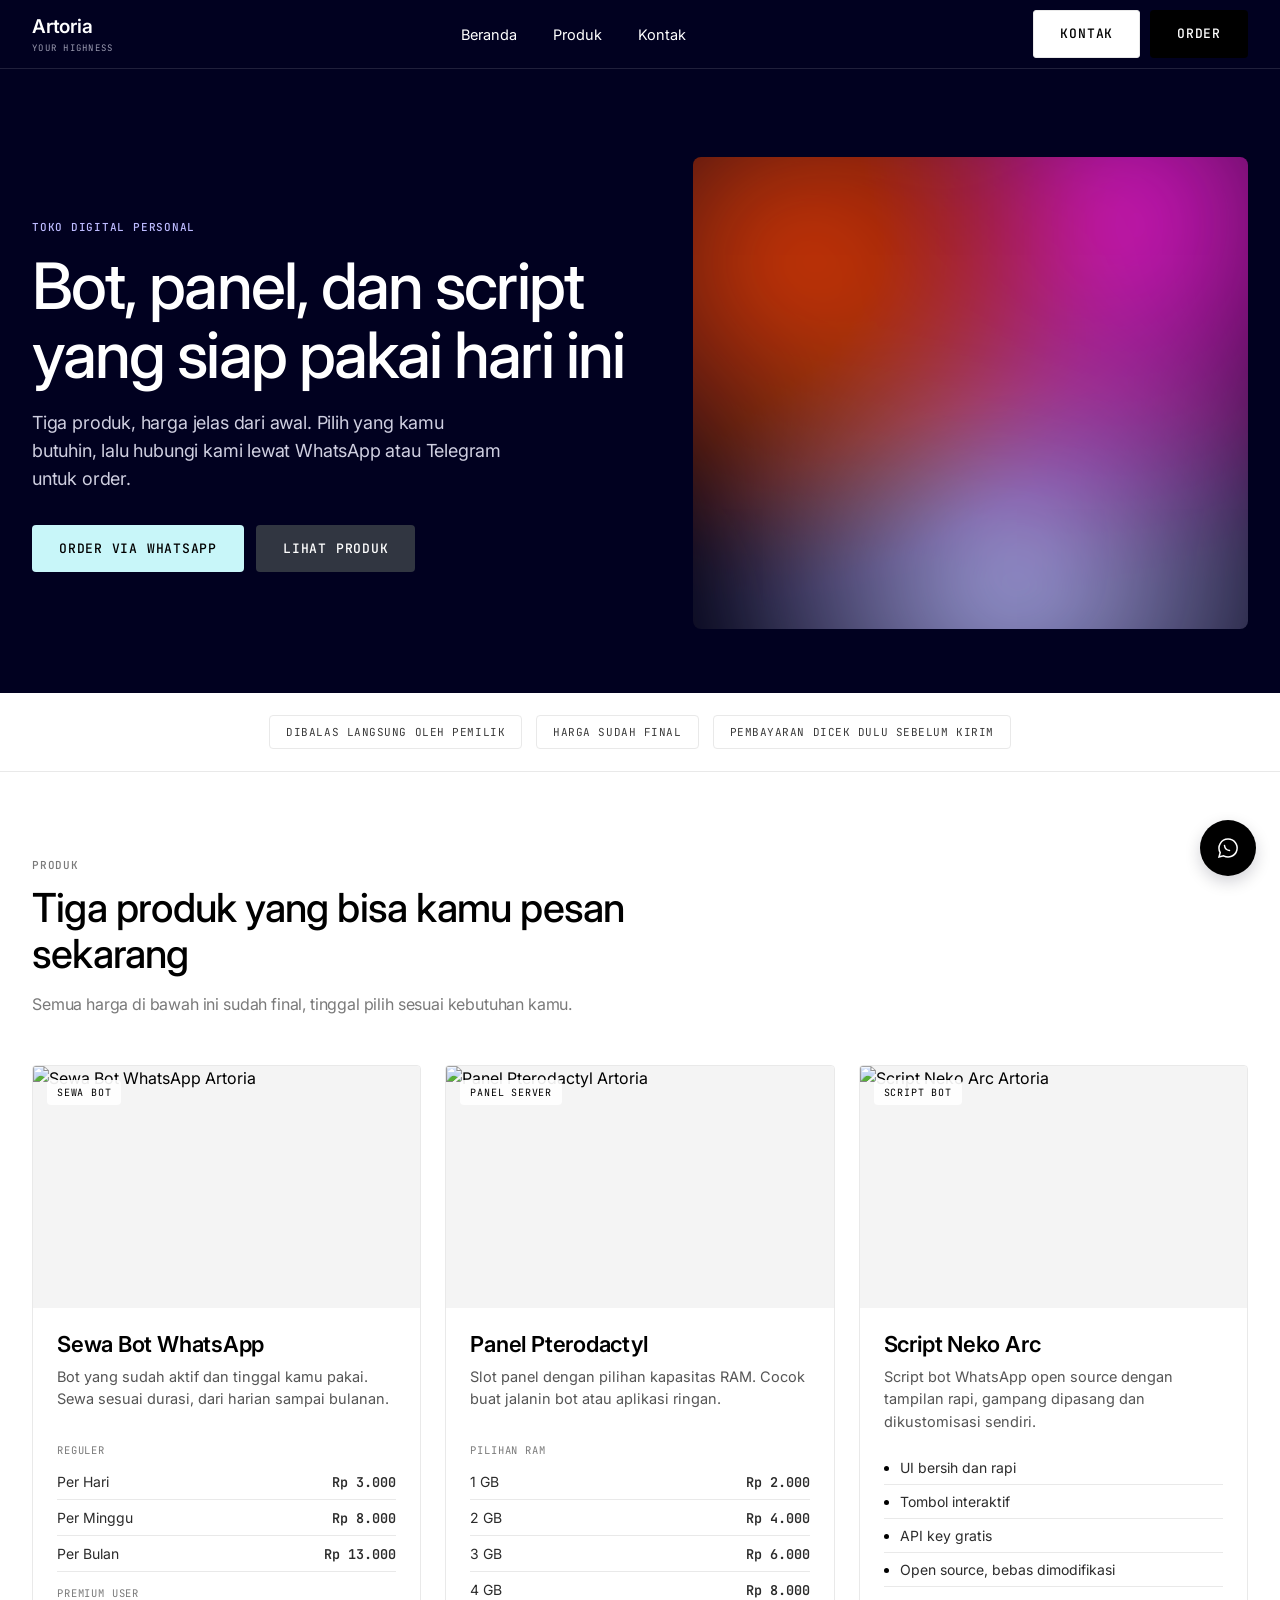
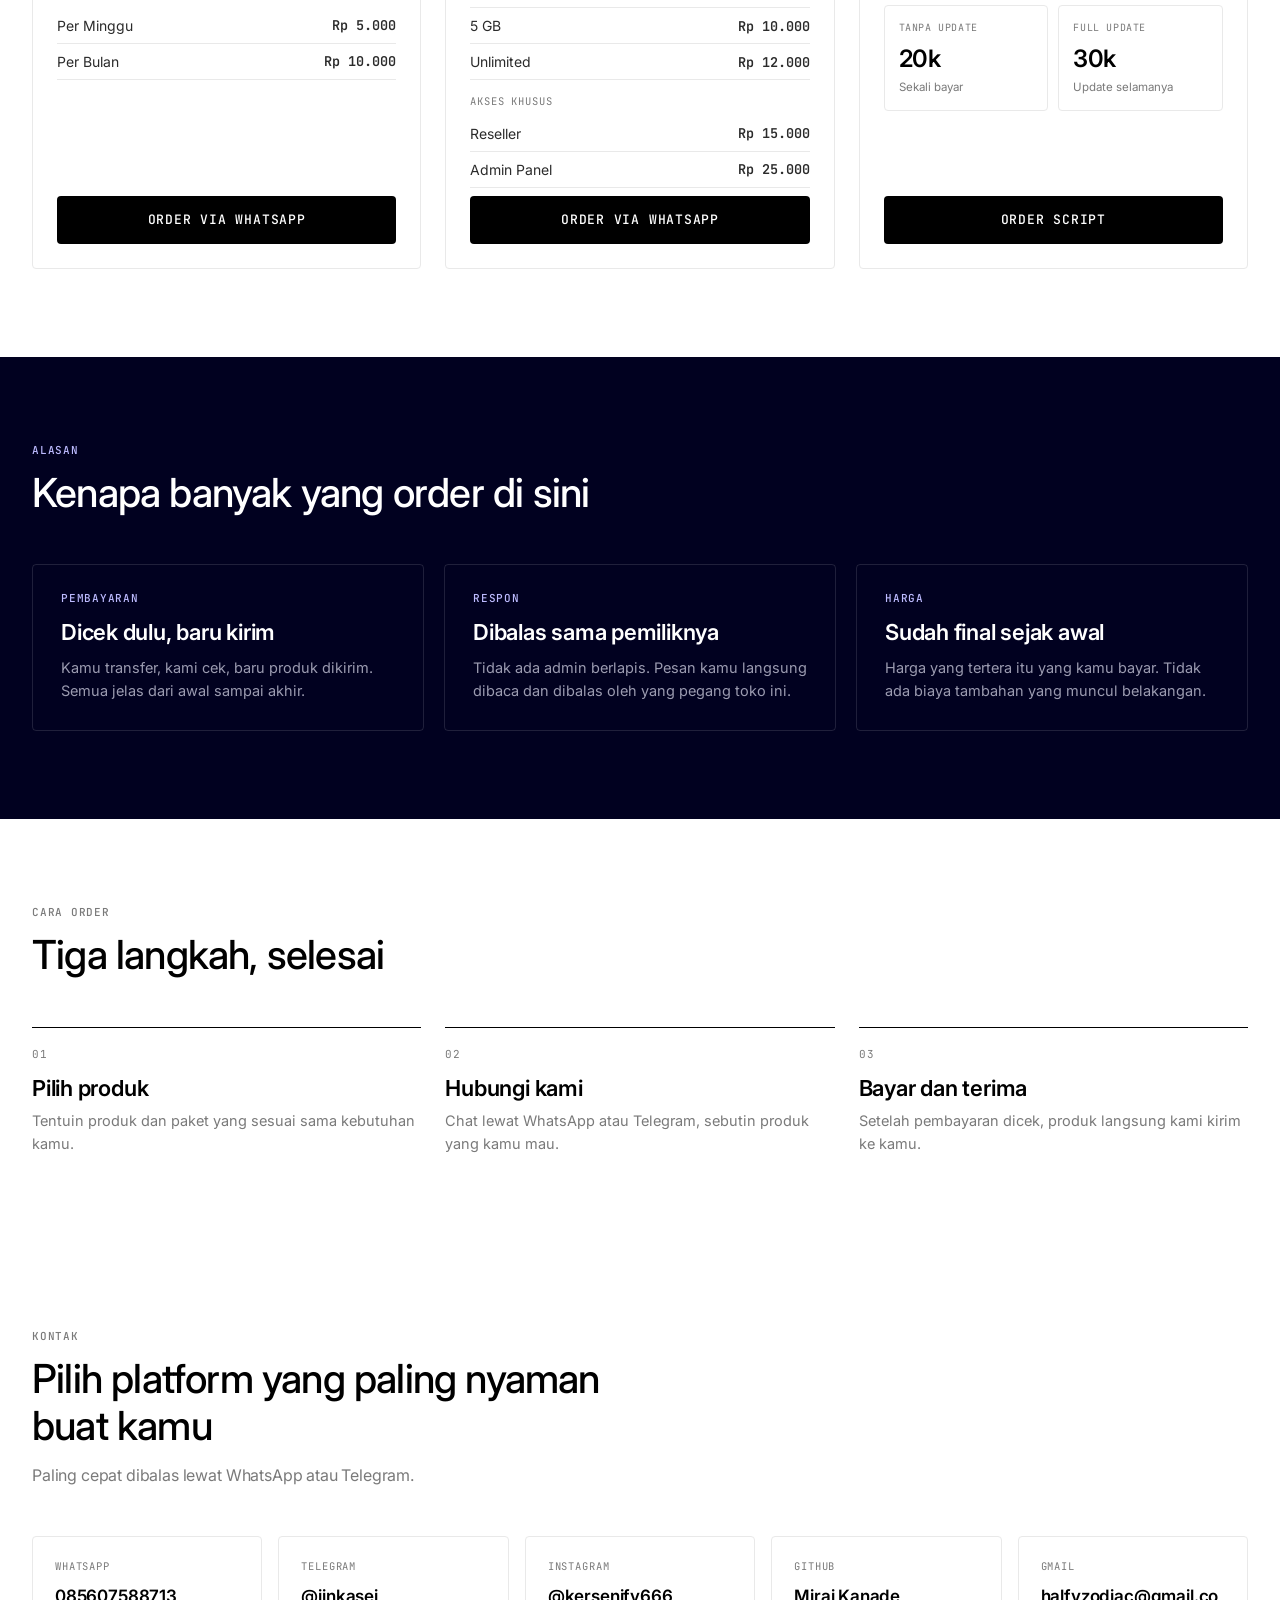
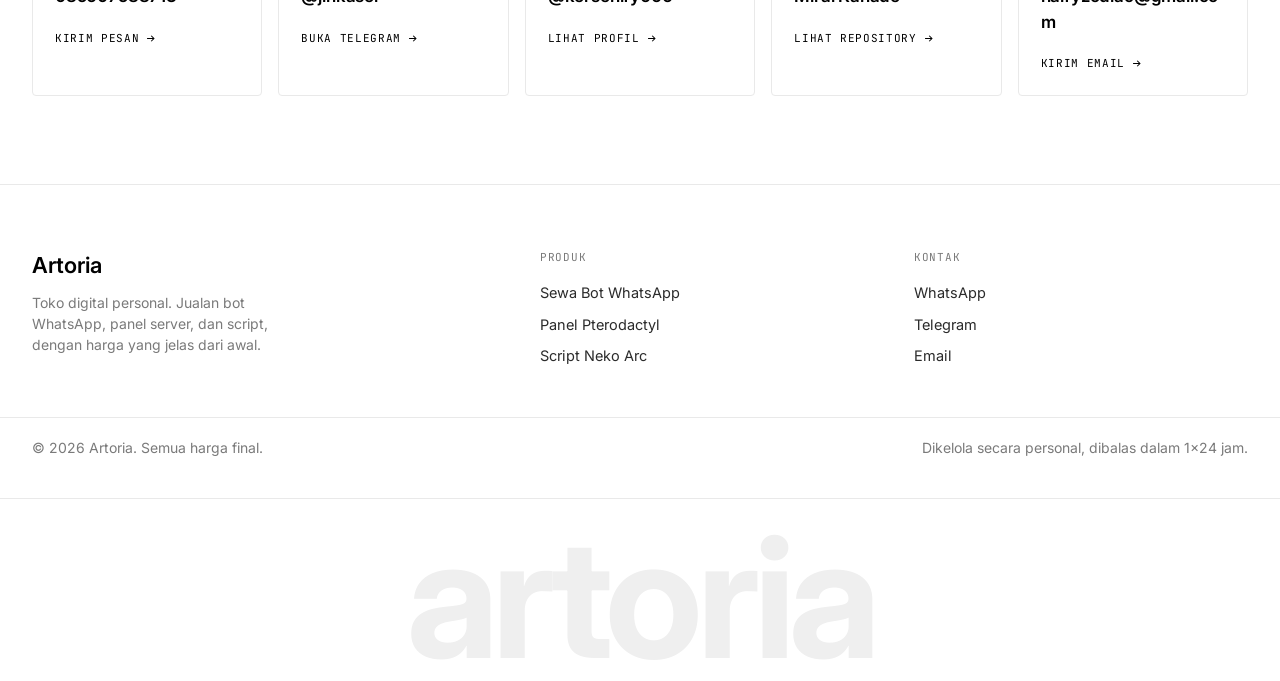
==== commit 3aa5fbd0: "Update index.html" ====
--- a/index.html
+++ b/index.html
@@ -1,1434 +1,661 @@
 <!DOCTYPE html>
 <html lang="id">
 <head>
-  <meta charset="UTF-8" />
-  <meta name="viewport" content="width=device-width, initial-scale=1.0" />
-  <title>Artoria - Your Highness</title>
-  <link href="https://fonts.googleapis.com/css2?family=Playfair+Display:ital,wght@0,400;0,700;0,900;1,400;1,700&family=Courier+Prime:ital,wght@0,400;0,700;1,400&family=UnifrakturMaguntia&display=swap" rel="stylesheet" />
-  <style>
-    /* ===== RESET & BASE ===== */
-    *, *::before, *::after { box-sizing: border-box; margin: 0; padding: 0; }
-
-    :root {
-      --ink:       #1A0F08;
-      --paper:     #F2E8D5;
-      --mid:       #D4C5A9;
-      --rust:      #8B6914;
-      --rust-lt:   #B8903A;
-      --cream-dk:  #C9B89A;
-      --border:    2px solid #1A0F08;
-      --border-th: 4px solid #1A0F08;
-      --ff-head:   'Playfair Display', Georgia, serif;
-      --ff-body:   'Courier Prime', 'Courier New', monospace;
-    }
-
-    html { scroll-behavior: smooth; }
-
-    body {
-      background-color: var(--paper);
-      color: var(--ink);
-      font-family: var(--ff-body);
-      font-size: 15px;
-      line-height: 1.65;
-      overflow-x: hidden;
-    }
-
-    body::before {
-      content: '';
-      position: fixed;
-      inset: 0;
-      background-image: url("data:image/svg+xml,%3Csvg xmlns='http://www.w3.org/2000/svg' width='300' height='300'%3E%3Cfilter id='noise'%3E%3CfeTurbulence type='fractalNoise' baseFrequency='0.75' numOctaves='4' stitchTiles='stitch'/%3E%3CfeColorMatrix type='saturate' values='0'/%3E%3C/filter%3E%3Crect width='300' height='300' filter='url(%23noise)' opacity='0.04'/%3E%3C/svg%3E");
-      pointer-events: none;
-      z-index: 9999;
-    }
-
-    /* ===== NAVIGATION ===== */
-    .nav-top {
-      border-bottom: var(--border);
-      background: var(--paper);
-      position: sticky;
-      top: 0;
-      z-index: 100;
-    }
-
-    .nav-top-inner {
-      max-width: 1100px;
-      margin: 0 auto;
-      display: flex;
-      align-items: center;
-      justify-content: space-between;
-      padding: 0 24px;
-      height: 48px;
-    }
-
-    .nav-date {
-      font-family: var(--ff-body);
-      font-size: 11px;
-      letter-spacing: 0.08em;
-      text-transform: uppercase;
-      color: var(--rust);
-    }
-
-    .nav-links {
-      display: flex;
-      gap: 0;
-      list-style: none;
-    }
-
-    /* NAV BUTTON — typewriter underline */
-    .nav-links li a {
-      display: block;
-      padding: 0 18px;
-      height: 48px;
-      line-height: 48px;
-      font-family: var(--ff-body);
-      font-size: 11px;
-      letter-spacing: 0.12em;
-      text-transform: uppercase;
-      text-decoration: none;
-      color: var(--ink);
-      border-left: 1px solid var(--ink);
-      position: relative;
-      overflow: hidden;
-      transition: color 0.22s;
-    }
-
-    .nav-links li a .nav-text {
-      position: relative;
-      z-index: 1;
-    }
-
-    .nav-links li a::before {
-      content: '';
-      position: absolute;
-      bottom: 0; left: 0; right: 0;
-      height: 100%;
-      background: var(--ink);
-      transform: translateY(100%);
-      transition: transform 0.22s cubic-bezier(0.4,0,0.2,1);
-      z-index: 0;
-    }
-
-    .nav-links li a:hover { color: var(--paper); }
-    .nav-links li a:hover::before { transform: translateY(0); }
-    .nav-links li:last-child a { border-right: 1px solid var(--ink); }
-
-    .nav-contact {
-      font-family: var(--ff-body);
-      font-size: 11px;
-      letter-spacing: 0.08em;
-      text-transform: uppercase;
-    }
-
-    /* ===== MASTHEAD ===== */
-    .masthead {
-      max-width: 1100px;
-      margin: 0 auto;
-      padding: 36px 24px 0;
-      text-align: center;
-    }
-
-    .masthead-rule-top {
-      border-top: 6px double var(--ink);
-      border-bottom: 2px solid var(--ink);
-      height: 10px;
-      margin-bottom: 24px;
-    }
-
-    .masthead-eyebrow {
-      font-family: var(--ff-body);
-      font-size: 11px;
-      letter-spacing: 0.2em;
-      text-transform: uppercase;
-      color: var(--rust);
-      margin-bottom: 8px;
-    }
-
-    .masthead-title {
-      font-family: 'UnifrakturMaguntia', var(--ff-head);
-      font-size: clamp(52px, 9vw, 108px);
-      line-height: 1;
-      letter-spacing: 0.02em;
-      color: var(--ink);
-      text-shadow: 2px 2px 0 rgba(139,105,20,0.15);
-      margin-bottom: 6px;
-    }
-
-    .masthead-slogan {
-      font-family: var(--ff-head);
-      font-style: italic;
-      font-size: clamp(14px, 2.5vw, 20px);
-      letter-spacing: 0.12em;
-      color: var(--rust);
-      margin-bottom: 20px;
-    }
-
-    .masthead-rule-bottom {
-      border-top: 2px solid var(--ink);
-      border-bottom: 6px double var(--ink);
-      height: 10px;
-    }
-
-    /* ===== PAGE SECTIONS ===== */
-    .page-section { display: none; }
-    .page-section.active { display: block; animation: pgFade 0.35s ease; }
-
-    @keyframes pgFade {
-      from { opacity: 0; transform: translateY(8px); }
-      to   { opacity: 1; transform: translateY(0); }
-    }
-
-    /* ===== HERO STRIP ===== */
-    .hero-strip {
-      max-width: 1100px;
-      margin: 0 auto;
-      padding: 28px 24px 0;
-      display: grid;
-      grid-template-columns: 1fr 2px 2fr 2px 1fr;
-      gap: 0;
-    }
-
-    .hero-col { padding: 0 24px; }
-    .hero-divider { background: var(--ink); }
-
-    .hero-tag {
-      display: inline-block;
-      background: var(--ink);
-      color: var(--paper);
-      font-family: var(--ff-body);
-      font-size: 10px;
-      letter-spacing: 0.15em;
-      text-transform: uppercase;
-      padding: 3px 8px;
-      margin-bottom: 10px;
-    }
-
-    .hero-col h2 {
-      font-family: var(--ff-head);
-      font-size: 15px;
-      font-weight: 700;
-      margin-bottom: 8px;
-      text-transform: uppercase;
-      letter-spacing: 0.05em;
-    }
-
-    .hero-col p { font-size: 12.5px; line-height: 1.7; color: #3a2a1a; }
-
-    .hero-main h1 {
-      font-family: var(--ff-head);
-      font-size: clamp(28px, 5vw, 52px);
-      font-weight: 900;
-      line-height: 1.1;
-      margin-bottom: 14px;
-      border-bottom: 3px solid var(--ink);
-      padding-bottom: 14px;
-    }
-
-    .hero-main p { font-size: 13.5px; line-height: 1.75; color: #3a2a1a; }
-
-    /* ===== MAIN CONTENT WRAPPER ===== */
-    .main-wrapper {
-      max-width: 1100px;
-      margin: 0 auto;
-      padding: 32px 24px 80px;
-    }
-
-    /* ===== SECTION HEADER ===== */
-    .section-header {
-      display: flex;
-      align-items: baseline;
-      gap: 16px;
-      border-top: var(--border-th);
-      border-bottom: var(--border);
-      padding: 10px 0;
-      margin-bottom: 28px;
-    }
-
-    .section-header h2 {
-      font-family: var(--ff-head);
-      font-size: clamp(22px, 4vw, 36px);
-      font-weight: 900;
-      text-transform: uppercase;
-      letter-spacing: 0.03em;
-      flex-shrink: 0;
-    }
-
-    .section-header .rule-fill { flex: 1; height: 1px; background: var(--ink); opacity: 0.4; }
-
-    .section-header .section-num {
-      font-family: var(--ff-body);
-      font-size: 11px;
-      letter-spacing: 0.15em;
-      color: var(--rust);
-      text-transform: uppercase;
-      flex-shrink: 0;
-    }
-
-    /* ===== PRODUCT GRID ===== */
-    .product-grid {
-      display: grid;
-      grid-template-columns: repeat(auto-fit, minmax(300px, 1fr));
-      gap: 0;
-      border-top: var(--border);
-      border-left: var(--border);
-    }
-
-    .product-card {
-      border-right: var(--border);
-      border-bottom: var(--border);
-      padding: 24px;
-      position: relative;
-      background: var(--paper);
-      transition: background 0.2s;
-      overflow: hidden;
-    }
-
-    .product-card::before {
-      content: '';
-      position: absolute;
-      top: 0; left: 0; right: 0;
-      height: 4px;
-      background: var(--rust);
-      transform: scaleX(0);
-      transform-origin: left;
-      transition: transform 0.3s ease;
-    }
-
-    .product-card:hover { background: #EEE0C5; }
-    .product-card:hover::before { transform: scaleX(1); }
-
-    .product-card-label {
-      display: inline-block;
-      background: var(--rust);
-      color: var(--paper);
-      font-family: var(--ff-body);
-      font-size: 9px;
-      letter-spacing: 0.18em;
-      text-transform: uppercase;
-      padding: 3px 8px;
-      margin-bottom: 10px;
-    }
-
-    .product-card h3 {
-      font-family: var(--ff-head);
-      font-size: 20px;
-      font-weight: 700;
-      line-height: 1.2;
-      margin-bottom: 12px;
-      border-bottom: 1px solid var(--ink);
-      padding-bottom: 10px;
-    }
-
-    .price-table { width: 100%; border-collapse: collapse; margin-bottom: 16px; }
-
-    .price-table td {
-      padding: 5px 0;
-      font-size: 13px;
-      border-bottom: 1px dashed var(--cream-dk);
-    }
-
-    .price-table td:last-child {
-      text-align: right;
-      font-weight: 700;
-      font-family: var(--ff-head);
-      font-size: 14px;
-    }
-
-    .price-table .pt-group-label td {
-      padding-top: 10px;
-      font-size: 10px;
-      letter-spacing: 0.12em;
-      text-transform: uppercase;
-      color: var(--rust);
-      border-bottom: none;
-      font-weight: 700;
-    }
-
-    /* ===== FEATURE LIST ===== */
-    .feature-list { list-style: none; margin-bottom: 18px; }
-
-    .feature-list li {
-      font-size: 12.5px;
-      padding: 4px 0;
-      border-bottom: 1px dashed var(--cream-dk);
-      display: flex;
-      align-items: flex-start;
-      gap: 8px;
-    }
-
-    .feature-list li::before { content: '+'; color: var(--rust); font-weight: 700; flex-shrink: 0; }
-
-    /* ===== PRICE BADGE ===== */
-    .price-badge {
-      display: inline-block;
-      border: 2px solid var(--rust);
-      padding: 4px 12px;
-      margin-top: 8px;
-      margin-bottom: 6px;
-    }
-
-    .price-badge .from { font-size: 10px; letter-spacing: 0.1em; text-transform: uppercase; color: var(--rust); }
-    .price-badge .amount { font-family: var(--ff-head); font-size: 26px; font-weight: 900; line-height: 1; }
-    .price-badge .unit { font-size: 11px; color: #5a4a3a; }
-
-    /* ===================================
-       BUTTON SYSTEM — SEMUA VARIASI
-    ==================================== */
-
-    /* --- BTN-ORDER: Ink flood dari kiri --- */
-    .btn-order {
-      display: inline-flex;
-      align-items: center;
-      gap: 10px;
-      background: var(--ink);
-      color: var(--paper);
-      font-family: var(--ff-body);
-      font-size: 11px;
-      letter-spacing: 0.18em;
-      text-transform: uppercase;
-      text-decoration: none;
-      padding: 11px 22px;
-      border: 2px solid var(--ink);
-      position: relative;
-      overflow: hidden;
-      cursor: pointer;
-      transition: color 0.28s, border-color 0.28s;
-      margin-top: 8px;
-    }
-
-    .btn-order::after {
-      content: '';
-      position: absolute;
-      inset: 0;
-      background: var(--rust);
-      transform: translateX(-101%);
-      transition: transform 0.28s cubic-bezier(0.4,0,0.2,1);
-      z-index: 0;
-    }
-
-    .btn-order:hover { border-color: var(--rust); }
-    .btn-order:hover::after { transform: translateX(0); }
-    .btn-order:active { transform: scale(0.97); }
-    .btn-order span { position: relative; z-index: 1; }
-
-    /* arrow tip */
-    .btn-order .btn-arrow {
-      position: relative;
-      z-index: 1;
-      display: inline-block;
-      transition: transform 0.22s;
-      font-style: normal;
-    }
-
-    .btn-order:hover .btn-arrow { transform: translateX(5px); }
-
-    /* --- BTN-GHOST: Bracket collapse (corner lines converge) --- */
-    .btn-ghost {
-      display: inline-block;
-      font-family: var(--ff-body);
-      font-size: 11px;
-      letter-spacing: 0.18em;
-      text-transform: uppercase;
-      text-decoration: none;
-      color: var(--ink);
-      padding: 10px 22px;
-      position: relative;
-      cursor: pointer;
-      transition: color 0.25s, background 0.25s;
-      background: transparent;
-      border: none;
-    }
-
-    /* four corner brackets */
-    .btn-ghost::before,
-    .btn-ghost::after {
-      content: '';
-      position: absolute;
-      width: 12px;
-      height: 12px;
-      transition: width 0.25s, height 0.25s;
-    }
-
-    .btn-ghost::before {
-      top: 0; left: 0;
-      border-top: 2px solid var(--ink);
-      border-left: 2px solid var(--ink);
-    }
-
-    .btn-ghost::after {
-      bottom: 0; right: 0;
-      border-bottom: 2px solid var(--ink);
-      border-right: 2px solid var(--ink);
-    }
-
-    /* inner corners via wrapper approach using box-shadow */
-    .btn-ghost-wrap {
-      position: relative;
-      display: inline-block;
-    }
-
-    .btn-ghost-wrap .bc-tr,
-    .btn-ghost-wrap .bc-bl {
-      position: absolute;
-      width: 12px;
-      height: 12px;
-      pointer-events: none;
-      transition: width 0.25s, height 0.25s;
-    }
-
-    .btn-ghost-wrap .bc-tr {
-      top: 0; right: 0;
-      border-top: 2px solid var(--ink);
-      border-right: 2px solid var(--ink);
-    }
-
-    .btn-ghost-wrap .bc-bl {
-      bottom: 0; left: 0;
-      border-bottom: 2px solid var(--ink);
-      border-left: 2px solid var(--ink);
-    }
-
-    .btn-ghost-wrap:hover .btn-ghost::before,
-    .btn-ghost-wrap:hover .btn-ghost::after,
-    .btn-ghost-wrap:hover .bc-tr,
-    .btn-ghost-wrap:hover .bc-bl {
-      width: calc(50% + 1px);
-      height: calc(50% + 1px);
-    }
-
-    .btn-ghost-wrap:hover .btn-ghost {
-      color: var(--paper);
-      background: var(--ink);
-    }
-
-    /* --- BTN-STAMP: Rubber stamp press --- */
-    .btn-stamp {
-      display: inline-block;
-      font-family: var(--ff-body);
-      font-size: 11px;
-      letter-spacing: 0.2em;
-      text-transform: uppercase;
-      text-decoration: none;
-      color: var(--rust);
-      padding: 9px 22px;
-      border: 2px solid var(--rust);
-      position: relative;
-      cursor: pointer;
-      background: transparent;
-      transition: background 0.15s, color 0.15s, transform 0.12s, box-shadow 0.12s;
-      box-shadow: 3px 3px 0 var(--rust);
-    }
-
-    .btn-stamp:hover {
-      background: var(--rust);
-      color: var(--paper);
-      box-shadow: 1px 1px 0 #6a4a0f;
-      transform: translate(2px, 2px);
-    }
-
-    .btn-stamp:active {
-      box-shadow: none;
-      transform: translate(3px, 3px);
-    }
-
-    /* --- BTN-TYPEWRITE: text types in on hover --- */
-    .btn-typewrite {
-      display: inline-block;
-      font-family: var(--ff-body);
-      font-size: 11px;
-      letter-spacing: 0.15em;
-      text-transform: uppercase;
-      text-decoration: none;
-      color: var(--ink);
-      padding: 10px 22px;
-      border: 2px solid var(--ink);
-      position: relative;
-      cursor: pointer;
-      overflow: hidden;
-      background: var(--paper);
-      transition: color 0.18s;
-      min-width: 180px;
-      text-align: center;
-    }
-
-    .btn-typewrite .tw-default,
-    .btn-typewrite .tw-hover {
-      display: block;
-      transition: transform 0.22s cubic-bezier(0.4,0,0.2,1), opacity 0.22s;
-    }
-
-    .btn-typewrite .tw-hover {
-      position: absolute;
-      top: 50%;
-      left: 0;
-      width: 100%;
-      transform: translateY(100%);
-      opacity: 0;
-      color: var(--paper);
-      margin-top: -0.5em;
-    }
-
-    .btn-typewrite::before {
-      content: '';
-      position: absolute;
-      inset: 0;
-      background: var(--ink);
-      transform: translateY(101%);
-      transition: transform 0.22s cubic-bezier(0.4,0,0.2,1);
-      z-index: 0;
-    }
-
-    .btn-typewrite .tw-default { position: relative; z-index: 1; }
-    .btn-typewrite .tw-hover { z-index: 1; }
-
-    .btn-typewrite:hover::before { transform: translateY(0); }
-    .btn-typewrite:hover .tw-default { transform: translateY(-130%); opacity: 0; }
-    .btn-typewrite:hover .tw-hover { transform: translateY(-50%); opacity: 1; }
-
-    /* --- BTN-OUTLINE-FILL: border expands inward --- */
-    .btn-outline-fill {
-      display: inline-block;
-      font-family: var(--ff-body);
-      font-size: 11px;
-      letter-spacing: 0.18em;
-      text-transform: uppercase;
-      text-decoration: none;
-      color: var(--ink);
-      padding: 10px 22px;
-      position: relative;
-      cursor: pointer;
-      background: transparent;
-      transition: color 0.25s;
-    }
-
-    .btn-outline-fill::before {
-      content: '';
-      position: absolute;
-      inset: 0;
-      border: 2px solid var(--ink);
-      transition: inset 0.25s cubic-bezier(0.4,0,0.2,1);
-    }
-
-    .btn-outline-fill::after {
-      content: '';
-      position: absolute;
-      inset: 0;
-      background: var(--ink);
-      transform: scale(0);
-      transition: transform 0.25s cubic-bezier(0.4,0,0.2,1);
-      z-index: -1;
-    }
-
-    .btn-outline-fill span { position: relative; z-index: 1; }
-
-    .btn-outline-fill:hover { color: var(--paper); }
-    .btn-outline-fill:hover::before { inset: 4px; border-color: var(--paper); }
-    .btn-outline-fill:hover::after { transform: scale(1); }
-
-    /* --- BTN-PAPER-TEAR: torn bottom edge + lift --- */
-    .btn-rip {
-      display: inline-block;
-      font-family: var(--ff-body);
-      font-size: 11px;
-      letter-spacing: 0.18em;
-      text-transform: uppercase;
-      text-decoration: none;
-      color: var(--paper);
-      padding: 11px 22px 14px;
-      position: relative;
-      cursor: pointer;
-      background: var(--ink);
-      clip-path: polygon(0 0, 100% 0, 100% 75%, 97% 80%, 94% 75%, 91% 82%, 88% 76%, 85% 83%, 82% 77%, 79% 84%, 76% 78%, 73% 85%, 70% 79%, 67% 86%, 64% 80%, 61% 87%, 58% 81%, 55% 88%, 52% 82%, 49% 89%, 46% 83%, 43% 90%, 40% 84%, 37% 91%, 34% 85%, 31% 92%, 28% 86%, 25% 93%, 22% 87%, 19% 94%, 16% 88%, 13% 95%, 10% 89%, 7% 96%, 4% 90%, 1% 97%, 0 100%);
-      transition: clip-path 0.3s ease, background 0.25s, transform 0.2s;
-    }
-
-    .btn-rip:hover {
-      background: var(--rust);
-      transform: translateY(-2px);
-      clip-path: polygon(0 0, 100% 0, 100% 70%, 97% 76%, 94% 70%, 91% 77%, 88% 71%, 85% 78%, 82% 72%, 79% 79%, 76% 73%, 73% 80%, 70% 74%, 67% 81%, 64% 75%, 61% 82%, 58% 76%, 55% 83%, 52% 77%, 49% 84%, 46% 78%, 43% 85%, 40% 79%, 37% 86%, 34% 80%, 31% 87%, 28% 81%, 25% 88%, 22% 82%, 19% 89%, 16% 83%, 13% 90%, 10% 84%, 7% 91%, 4% 85%, 1% 92%, 0 100%);
-    }
-
-    .btn-rip:active { transform: translateY(0); }
-
-    /* --- BTN GROUP (inline buttons side by side) --- */
-    .btn-group {
-      display: flex;
-      flex-wrap: wrap;
-      gap: 10px;
-      margin-top: 16px;
-      align-items: center;
-    }
-
-    /* ===== CONTACT PAGE ===== */
-    .contact-grid {
-      display: grid;
-      grid-template-columns: repeat(auto-fit, minmax(200px, 1fr));
-      gap: 0;
-      border-top: var(--border);
-      border-left: var(--border);
-      margin-bottom: 40px;
-    }
-
-    .contact-card {
-      border-right: var(--border);
-      border-bottom: var(--border);
-      padding: 20px;
-      text-decoration: none;
-      color: var(--ink);
-      background: var(--paper);
-      position: relative;
-      overflow: hidden;
-      display: block;
-      transition: background 0.2s;
-    }
-
-    .contact-card::after {
-      content: '';
-      position: absolute;
-      bottom: 0; left: 0; right: 0;
-      height: 3px;
-      background: var(--rust);
-      transform: scaleX(0);
-      transform-origin: left;
-      transition: transform 0.3s;
-    }
-
-    .contact-card:hover { background: #EEE0C5; }
-    .contact-card:hover::after { transform: scaleX(1); }
-
-    .contact-card-platform {
-      font-size: 9px;
-      letter-spacing: 0.2em;
-      text-transform: uppercase;
-      color: var(--rust);
-      margin-bottom: 6px;
-    }
-
-    .contact-card-value {
-      font-family: var(--ff-head);
-      font-size: 15px;
-      font-weight: 700;
-      word-break: break-all;
-    }
-
-    .contact-card-cta {
-      margin-top: 10px;
-      font-size: 10px;
-      letter-spacing: 0.12em;
-      text-transform: uppercase;
-      opacity: 0.5;
-    }
-
-    /* ===== ABOUT BLOCK ===== */
-    .about-block {
-      display: grid;
-      grid-template-columns: 2fr 1fr;
-      gap: 32px;
-      border-top: var(--border-th);
-      border-bottom: var(--border);
-      padding: 28px 0;
-    }
-
-    .about-block h2 {
-      font-family: var(--ff-head);
-      font-size: clamp(26px, 5vw, 48px);
-      font-weight: 900;
-      line-height: 1.1;
-      margin-bottom: 16px;
-    }
-
-    .about-block p { font-size: 13.5px; line-height: 1.75; color: #3a2a1a; margin-bottom: 12px; }
-
-    .about-sidebar { border-left: var(--border); padding-left: 28px; }
-
-    .aside-label {
-      font-size: 9px;
-      letter-spacing: 0.2em;
-      text-transform: uppercase;
-      color: var(--rust);
-      margin-bottom: 8px;
-    }
-
-    .aside-list { list-style: none; }
-
-    .aside-list li {
-      font-size: 12px;
-      padding: 6px 0;
-      border-bottom: 1px dashed var(--cream-dk);
-    }
-
-    /* ===== HIGHLIGHT BOX ===== */
-    .highlight-box {
-      background: var(--ink);
-      color: var(--paper);
-      padding: 20px 24px;
-      margin: 24px 0;
-    }
-
-    .highlight-box p {
-      font-family: var(--ff-head);
-      font-style: italic;
-      font-size: clamp(16px, 3vw, 24px);
-      line-height: 1.4;
-      text-align: center;
-    }
-
-    /* ===== STAMP ELEMENT ===== */
-    .stamp {
-      display: inline-block;
-      border: 3px solid var(--rust);
-      padding: 6px 14px;
-      font-family: var(--ff-body);
-      font-size: 10px;
-      letter-spacing: 0.2em;
-      text-transform: uppercase;
-      color: var(--rust);
-      transform: rotate(-2deg);
-      opacity: 0.85;
-      transition: opacity 0.2s, transform 0.2s;
-    }
-
-    .stamp:hover { opacity: 1; transform: rotate(0deg); }
-
-    /* ===== COLUMNS TEXT ===== */
-    .columns-2 {
-      column-count: 2;
-      column-gap: 40px;
-      column-rule: 1px solid var(--cream-dk);
-      font-size: 13px;
-      line-height: 1.75;
-      color: #3a2a1a;
-    }
-
-    /* ===== FEATURED CARDS ===== */
-    .featured-row {
-      display: grid;
-      grid-template-columns: repeat(3, 1fr);
-      gap: 0;
-      border-top: var(--border);
-      border-left: var(--border);
-      margin-top: 32px;
-    }
-
-    .featured-item {
-      border-right: var(--border);
-      border-bottom: var(--border);
-      padding: 20px;
-      text-decoration: none;
-      color: var(--ink);
-      display: block;
-      background: var(--paper);
-      cursor: pointer;
-      position: relative;
-      overflow: hidden;
-    }
-
-    .featured-item::before {
-      content: '';
-      position: absolute;
-      inset: 0;
-      background: var(--ink);
-      transform: translateY(101%);
-      transition: transform 0.28s ease;
-      z-index: 0;
-    }
-
-    .featured-item:hover::before { transform: translateY(0); }
-    .featured-item * { position: relative; z-index: 1; }
-    .featured-item:hover .fi-num,
-    .featured-item:hover .fi-name,
-    .featured-item:hover .fi-from,
-    .featured-item:hover .fi-price { color: var(--paper); }
-    .featured-item:hover .fi-rule { border-color: var(--mid); }
-
-    .fi-num { font-size: 10px; letter-spacing: 0.18em; text-transform: uppercase; color: var(--rust); margin-bottom: 8px; transition: color 0.2s; }
-    .fi-name { font-family: var(--ff-head); font-size: 17px; font-weight: 700; line-height: 1.2; margin-bottom: 10px; transition: color 0.2s; }
-    .fi-rule { border-top: 1px solid var(--ink); margin: 10px 0; transition: border-color 0.2s; }
-    .fi-from { font-size: 10px; letter-spacing: 0.1em; text-transform: uppercase; opacity: 0.6; transition: color 0.2s; }
-    .fi-price { font-family: var(--ff-head); font-size: 22px; font-weight: 900; transition: color 0.2s; }
-
-    /* ===== TICKER ===== */
-    .ticker-wrap {
-      background: var(--ink);
-      overflow: hidden;
-      border-top: 2px solid var(--rust);
-      border-bottom: 2px solid var(--rust);
-      height: 30px;
-      display: flex;
-      align-items: center;
-    }
-
-    .ticker-label {
-      background: var(--rust);
-      color: var(--paper);
-      font-family: var(--ff-body);
-      font-size: 10px;
-      letter-spacing: 0.15em;
-      text-transform: uppercase;
-      padding: 0 14px;
-      height: 100%;
-      display: flex;
-      align-items: center;
-      flex-shrink: 0;
-    }
-
-    .ticker-track {
-      display: flex;
-      white-space: nowrap;
-      animation: ticker 28s linear infinite;
-    }
-
-    .ticker-track span {
-      font-family: var(--ff-body);
-      font-size: 11px;
-      letter-spacing: 0.1em;
-      color: var(--mid);
-      padding: 0 48px;
-    }
-
-    .ticker-track span strong { color: var(--rust-lt); }
-
-    @keyframes ticker {
-      from { transform: translateX(0); }
-      to   { transform: translateX(-50%); }
-    }
-
-    /* ===== ANNOUNCEMENT BAR ===== */
-    .annc-bar {
-      background: var(--rust);
-      color: var(--paper);
-      text-align: center;
-      padding: 8px 24px;
-      font-family: var(--ff-body);
-      font-size: 11px;
-      letter-spacing: 0.15em;
-      text-transform: uppercase;
-    }
-
-    /* ===== FOOTER ===== */
-    footer { background: var(--ink); color: var(--mid); }
-
-    .footer-inner {
-      max-width: 1100px;
-      margin: 0 auto;
-      padding: 28px 24px;
-      display: flex;
-      align-items: center;
-      justify-content: space-between;
-      flex-wrap: wrap;
-      gap: 16px;
-    }
-
-    .footer-brand { font-family: 'UnifrakturMaguntia', var(--ff-head); font-size: 28px; color: var(--paper); }
-
-    .footer-copy {
-      font-family: var(--ff-body);
-      font-size: 11px;
-      letter-spacing: 0.1em;
-      text-align: right;
-      color: var(--cream-dk);
-    }
-
-    /* ===== FLOATING QUICK ORDER ===== */
-    .fab-order {
-      position: fixed;
-      bottom: 28px;
-      right: 28px;
-      z-index: 200;
-    }
-
-    .fab-btn {
-      display: flex;
-      align-items: center;
-      gap: 0;
-      text-decoration: none;
-      overflow: hidden;
-      background: var(--ink);
-      border: 2px solid var(--ink);
-      height: 48px;
-      transition: box-shadow 0.2s, transform 0.2s;
-      box-shadow: 4px 4px 0 var(--rust);
-    }
-
-    .fab-btn:hover {
-      box-shadow: 2px 2px 0 var(--rust);
-      transform: translate(2px, 2px);
-    }
-
-    .fab-btn:active {
-      box-shadow: none;
-      transform: translate(4px, 4px);
-    }
-
-    .fab-icon {
-      width: 44px;
-      height: 44px;
-      display: flex;
-      align-items: center;
-      justify-content: center;
-      background: var(--rust);
-      color: var(--paper);
-      font-size: 18px;
-      flex-shrink: 0;
-    }
-
-    .fab-label {
-      font-family: var(--ff-body);
-      font-size: 10px;
-      letter-spacing: 0.18em;
-      text-transform: uppercase;
-      color: var(--paper);
-      padding: 0 14px;
-      max-width: 0;
-      overflow: hidden;
-      white-space: nowrap;
-      transition: max-width 0.3s cubic-bezier(0.4,0,0.2,1), padding 0.3s;
-    }
-
-    .fab-order:hover .fab-label {
-      max-width: 160px;
-      padding: 0 14px;
-    }
-
-    /* ===== BUTTON SHOWCASE (halaman produk) ===== */
-    .btn-showcase {
-      padding: 28px;
-      border: var(--border);
-      margin-top: 28px;
-      background: linear-gradient(135deg, #EDE0C8 0%, var(--paper) 100%);
-    }
-
-    .btn-showcase-title {
-      font-size: 10px;
-      letter-spacing: 0.2em;
-      text-transform: uppercase;
-      color: var(--rust);
-      margin-bottom: 18px;
-      border-bottom: 1px solid var(--cream-dk);
-      padding-bottom: 8px;
-    }
-
-    /* ===== NOTE BOX ===== */
-    .note-box {
-      margin-top: 28px;
-      padding: 20px;
-      border: var(--border);
-    }
-
-    .note-box-label {
-      font-size: 11px;
-      letter-spacing: 0.12em;
-      text-transform: uppercase;
-      color: var(--rust);
-      margin-bottom: 8px;
-    }
-
-    .note-box p { font-size: 13px; line-height: 1.7; color: #3a2a1a; }
-
-    /* ===== RESPONSIVE ===== */
-    @media (max-width: 768px) {
-      .hero-strip { grid-template-columns: 1fr; }
-      .hero-divider { display: none; }
-      .hero-col { padding: 12px 0; border-bottom: 1px solid var(--ink); }
-      .hero-main { order: -1; }
-      .about-block { grid-template-columns: 1fr; }
-      .about-sidebar { border-left: none; border-top: var(--border); padding-left: 0; padding-top: 20px; }
-      .featured-row { grid-template-columns: 1fr; }
-      .columns-2 { column-count: 1; }
-      .nav-contact { display: none; }
-      .nav-links li a { padding: 0 10px; font-size: 10px; }
-    }
-
-    @media (max-width: 520px) {
-      .nav-links li a { padding: 0 8px; font-size: 9px; }
-      .footer-inner { flex-direction: column; align-items: flex-start; }
-      .fab-order { bottom: 18px; right: 18px; }
-    }
-  </style>
+<meta charset="UTF-8" />
+<meta name="viewport" content="width=device-width, initial-scale=1.0" />
+<title>Artoria | Your Highness</title>
+
+<link rel="icon" type="image/jpeg" href="https://x.xcute.workers.dev/f/images/3b6a0cf518e1.jpg" />
+<link rel="apple-touch-icon" href="https://x.xcute.workers.dev/f/images/3b6a0cf518e1.jpg" />
+
+<meta property="og:title" content="Artoria | Your Highness" />
+<meta property="og:description" content="Sewa Bot WhatsApp, Panel Pterodactyl, dan Script Neko Arc. Order langsung lewat WhatsApp atau Telegram." />
+<meta property="og:image" content="https://x.xcute.workers.dev/f/images/3b6a0cf518e1.jpg" />
+<meta property="og:type" content="website" />
+<meta name="twitter:card" content="summary_large_image" />
+<meta name="twitter:image" content="https://x.xcute.workers.dev/f/images/3b6a0cf518e1.jpg" />
+
+<link rel="preconnect" href="https://fonts.googleapis.com">
+<link rel="preconnect" href="https://fonts.gstatic.com" crossorigin>
+<link href="https://fonts.googleapis.com/css2?family=Inter:wght@400;500;600;700&family=JetBrains+Mono:wght@400;500;600&display=swap" rel="stylesheet" />
+
+<style>
+/* ============ RESET ============ */
+*,*::before,*::after{box-sizing:border-box;margin:0;padding:0;}
+html{scroll-behavior:smooth;}
+img{max-width:100%;display:block;}
+a{color:inherit;}
+ul{list-style:none;}
+button{font:inherit;}
+
+/* ============ TOKENS ============ */
+:root{
+  --ink:#000000;
+  --canvas:#ffffff;
+  --canvas-dark:#010120;
+  --surface-soft:#26263a;
+  --surface-soft-2:#313641;
+  --hairline:#e9e9e9;
+  --hairline-on-dark:rgba(255,255,255,0.12);
+  --body:#7a7a7a;
+  --on-dark:#ffffff;
+  --on-dark-dim:#9b9bb0;
+
+  --orange:#fc4c02;
+  --magenta:#ef2cc1;
+  --periwinkle:#bdbbff;
+  --mint:#c8f6f9;
+
+  --ff-display:'Inter',-apple-system,Helvetica Neue,Arial,sans-serif;
+  --ff-mono:'JetBrains Mono',ui-monospace,SF Mono,Menlo,monospace;
+
+  --r-xs:3px;
+  --r-sm:4px;
+  --r-md:8px;
+  --r-full:9999px;
+
+  --sp-xs:4px;
+  --sp-sm:8px;
+  --sp-md:12px;
+  --sp-lg:16px;
+  --sp-xl:20px;
+  --sp-2xl:24px;
+  --sp-3xl:32px;
+  --sp-4xl:44px;
+  --sp-5xl:48px;
+  --sp-section:88px;
+
+  --max:1280px;
+}
+
+body{
+  font-family:var(--ff-display);
+  color:var(--ink);
+  background:var(--canvas);
+  -webkit-font-smoothing:antialiased;
+  font-size:16px;
+  line-height:1.5;
+}
+
+:focus-visible{outline:2px solid var(--periwinkle);outline-offset:3px;}
+
+.wrap{max-width:var(--max);margin:0 auto;padding:0 32px;}
+
+/* ============ TYPE SCALE ============ */
+.eyebrow{
+  font-family:var(--ff-mono);
+  font-weight:500;
+  font-size:11px;
+  line-height:11px;
+  letter-spacing:.07em;
+  text-transform:uppercase;
+}
+.display-xxl{font-family:var(--ff-display);font-weight:500;font-size:clamp(34px,6.4vw,64px);line-height:1.08;letter-spacing:-.03em;}
+.display-xl{font-family:var(--ff-display);font-weight:500;font-size:clamp(26px,4.2vw,40px);line-height:1.16;letter-spacing:-.02em;}
+.display-lg{font-family:var(--ff-display);font-weight:500;font-size:clamp(20px,2.8vw,28px);line-height:1.18;letter-spacing:-.015em;}
+.display-md{font-family:var(--ff-display);font-weight:600;font-size:22px;line-height:1.18;letter-spacing:-.01em;}
+.body-lg{font-size:18px;line-height:1.55;letter-spacing:-.01em;color:#2b2b2b;}
+.body-md{font-size:16px;line-height:1.55;letter-spacing:-.01em;color:#3a3a3a;}
+.caption{font-size:14px;line-height:1.4;color:var(--body);}
+.mono-btn{font-family:var(--ff-mono);font-weight:500;font-size:14px;letter-spacing:.04em;text-transform:uppercase;}
+
+@media(prefers-reduced-motion:reduce){*{animation:none!important;transition:none!important;}}
+
+/* ============ BUTTONS ============ */
+.btn{
+  display:inline-flex;align-items:center;justify-content:center;gap:8px;
+  font-family:var(--ff-mono);font-weight:500;font-size:13px;letter-spacing:.06em;text-transform:uppercase;
+  padding:13px 26px;border-radius:var(--r-sm);text-decoration:none;border:1px solid transparent;
+  cursor:pointer;transition:transform .15s ease,background .2s ease,border-color .2s ease,color .2s ease;
+  white-space:nowrap;
+}
+.btn:active{transform:scale(.97);}
+.btn-primary{background:var(--ink);color:#fff;}
+.btn-primary:hover{background:#1a1a1a;}
+.btn-mint{background:var(--mint);color:var(--ink);}
+.btn-mint:hover{background:#b3eef2;}
+.btn-white{background:var(--canvas);color:var(--ink);}
+.btn-white:hover{background:#f2f2f2;}
+.btn-ghost-dark{background:var(--surface-soft-2);color:#fff;}
+.btn-ghost-dark:hover{background:#3c4250;}
+.btn-outline{background:var(--canvas);color:var(--ink);border:1px solid var(--hairline);border-radius:var(--r-xs);}
+.btn-outline:hover{border-color:var(--ink);}
+.btn-block{width:100%;}
+
+/* ============ NAVBAR ============ */
+.navbar{
+  position:sticky;top:0;z-index:200;background:var(--canvas-dark);
+  border-bottom:1px solid var(--hairline-on-dark);
+}
+.nav-inner{
+  max-width:var(--max);margin:0 auto;padding:0 32px;
+  height:68px;display:flex;align-items:center;justify-content:space-between;gap:24px;
+}
+.brand{display:flex;flex-direction:column;justify-content:center;text-decoration:none;}
+.brand-name{font-weight:600;font-size:19px;color:#fff;letter-spacing:-.01em;}
+.brand-sub{font-family:var(--ff-mono);font-size:9px;letter-spacing:.14em;text-transform:uppercase;color:var(--on-dark-dim);margin-top:1px;}
+
+.nav-links{display:flex;align-items:center;gap:36px;}
+.nav-links a{
+  color:#fff;font-size:14.5px;text-decoration:none;position:relative;padding:4px 0;
+}
+.nav-links a::after{
+  content:'';position:absolute;left:0;right:0;bottom:-3px;height:1px;background:#fff;
+  transform:scaleX(0);transform-origin:left;transition:transform .25s ease;
+}
+.nav-links a:hover::after{transform:scaleX(1);}
+
+.nav-cta{display:flex;align-items:center;gap:10px;}
+.nav-toggle-input{display:none;}
+.nav-toggle-btn{display:none;width:32px;height:32px;align-items:center;justify-content:center;cursor:pointer;}
+.nav-toggle-btn span,.nav-toggle-btn span::before,.nav-toggle-btn span::after{
+  content:'';display:block;width:20px;height:2px;background:#fff;position:relative;transition:transform .2s ease,opacity .2s ease;
+}
+.nav-toggle-btn span::before{position:absolute;top:-6px;}
+.nav-toggle-btn span::after{position:absolute;top:6px;}
+
+/* ============ HERO ============ */
+.hero{background:var(--canvas-dark);color:#fff;position:relative;overflow:hidden;}
+.hero-inner{
+  max-width:var(--max);margin:0 auto;padding:var(--sp-section) 32px 64px;
+  display:grid;grid-template-columns:1.05fr .95fr;gap:48px;align-items:center;
+}
+.hero-eyebrow{color:var(--periwinkle);margin-bottom:18px;display:inline-block;}
+.hero h1{margin-bottom:20px;}
+.hero p.body-lg{color:#cfcfe0;max-width:480px;margin-bottom:32px;}
+.hero-ctas{display:flex;gap:12px;flex-wrap:wrap;}
+
+.ribbon{
+  position:relative;aspect-ratio:1/0.85;border-radius:var(--r-md);overflow:hidden;
+  background:#05051a;
+}
+.ribbon::before{
+  content:'';position:absolute;inset:-20%;
+  background:
+    radial-gradient(circle at 28% 30%, var(--orange) 0%, transparent 42%),
+    radial-gradient(circle at 70% 24%, var(--magenta) 0%, transparent 46%),
+    radial-gradient(circle at 56% 78%, var(--periwinkle) 0%, transparent 50%);
+  filter:blur(46px) saturate(1.3);
+  opacity:.85;
+  animation:driftRibbon 14s ease-in-out infinite alternate;
+}
+@keyframes driftRibbon{
+  from{transform:translate(0,0) scale(1);}
+  to{transform:translate(2%,-3%) scale(1.06);}
+}
+
+/* ============ TRUST STRIP ============ */
+.trust{background:var(--canvas);border-bottom:1px solid var(--hairline);}
+.trust-inner{
+  max-width:var(--max);margin:0 auto;padding:22px 32px;
+  display:flex;flex-wrap:wrap;gap:14px;justify-content:center;
+}
+.chip{
+  font-family:var(--ff-mono);font-size:11px;letter-spacing:.05em;text-transform:uppercase;
+  background:var(--canvas);border:1px solid var(--hairline);color:#3a3a3a;
+  padding:8px 16px;border-radius:var(--r-sm);
+}
+
+/* ============ SECTION SHELLS ============ */
+.section{padding:var(--sp-section) 32px;}
+.section-dark{background:var(--canvas-dark);color:#fff;}
+.section-head{max-width:640px;margin-bottom:48px;}
+.section-head .eyebrow{display:block;margin-bottom:14px;}
+.section-dark .eyebrow{color:var(--periwinkle);}
+.section:not(.section-dark) .eyebrow{color:var(--body);}
+.section-head h2{margin-bottom:14px;}
+.section-head p{color:var(--body);}
+.section-dark .section-head p{color:var(--on-dark-dim);}
+
+/* reveal on scroll */
+.reveal{opacity:0;transform:translateY(18px);transition:opacity .6s ease,transform .6s ease;}
+.reveal.is-visible{opacity:1;transform:translateY(0);}
+
+/* ============ PRODUCT GRID ============ */
+.product-grid{
+  max-width:var(--max);margin:0 auto;
+  display:grid;grid-template-columns:repeat(3,1fr);gap:24px;
+}
+.product-card{
+  background:var(--canvas);border:1px solid var(--hairline);border-radius:var(--r-sm);
+  overflow:hidden;display:flex;flex-direction:column;
+  transition:transform .25s ease,border-color .25s ease;
+}
+.product-card:hover{transform:translateY(-5px);border-color:#cfcfcf;}
+.product-media{position:relative;aspect-ratio:16/10;overflow:hidden;background:#f4f4f4;}
+.product-media img{width:100%;height:100%;object-fit:cover;transition:transform .5s ease;}
+.product-card:hover .product-media img{transform:scale(1.05);}
+.product-tag{
+  position:absolute;top:14px;left:14px;
+  font-family:var(--ff-mono);font-size:10px;letter-spacing:.08em;text-transform:uppercase;
+  background:rgba(255,255,255,.92);color:var(--ink);padding:5px 10px;border-radius:var(--r-sm);
+}
+.product-body{padding:24px;display:flex;flex-direction:column;flex:1;}
+.product-title{margin-bottom:8px;}
+.product-desc{margin-bottom:18px;font-size:14.5px;line-height:1.55;color:#555;}
+
+.price-table{width:100%;border-collapse:collapse;margin-bottom:8px;}
+.price-table .grp td{
+  padding-top:14px;padding-bottom:6px;
+  font-family:var(--ff-mono);font-size:10.5px;letter-spacing:.08em;text-transform:uppercase;color:var(--body);
+}
+.price-table tr:not(.grp) td{
+  padding:7px 0;font-size:14px;border-bottom:1px solid var(--hairline);color:#2b2b2b;
+}
+.price-table tr:not(.grp) td:last-child{
+  text-align:right;font-weight:600;font-family:var(--ff-mono);font-size:13.5px;
+}
+
+.feature-list{margin-bottom:18px;}
+.feature-list li{
+  position:relative;padding:6px 0 6px 16px;font-size:14px;color:#2b2b2b;border-bottom:1px solid var(--hairline);
+}
+.feature-list li::before{
+  content:'';position:absolute;left:0;top:15px;width:5px;height:5px;border-radius:50%;background:var(--ink);
+}
+
+.price-row{display:flex;gap:10px;margin-bottom:20px;}
+.price-chip{flex:1;border:1px solid var(--hairline);border-radius:var(--r-sm);padding:14px 14px;}
+.price-chip .pc-label{font-family:var(--ff-mono);font-size:10px;letter-spacing:.06em;text-transform:uppercase;color:var(--body);margin-bottom:6px;}
+.price-chip .pc-amount{font-weight:600;font-size:24px;letter-spacing:-.02em;}
+.price-chip .pc-unit{font-size:11.5px;color:var(--body);margin-top:2px;}
+
+.product-cta{margin-top:auto;}
+
+/* ============ REASON CARDS (dark) ============ */
+.reason-grid{
+  max-width:var(--max);margin:0 auto;
+  display:grid;grid-template-columns:repeat(3,1fr);gap:20px;
+}
+.reason-card{
+  border:1px solid var(--hairline-on-dark);border-radius:var(--r-sm);padding:28px;
+  transition:border-color .25s ease,background .25s ease;
+}
+.reason-card:hover{border-color:rgba(255,255,255,.32);background:rgba(255,255,255,.02);}
+.reason-card .eyebrow{color:var(--periwinkle);display:block;margin-bottom:16px;}
+.reason-card h3{margin-bottom:10px;}
+.reason-card p{color:var(--on-dark-dim);font-size:14.5px;line-height:1.6;}
+
+/* ============ STEPS ============ */
+.steps{
+  max-width:var(--max);margin:0 auto;
+  display:grid;grid-template-columns:repeat(3,1fr);gap:24px;
+}
+.step{border-top:1px solid var(--ink);padding-top:18px;}
+.step-num{font-family:var(--ff-mono);font-size:11px;letter-spacing:.08em;color:var(--body);margin-bottom:14px;display:block;}
+.step h3{margin-bottom:8px;}
+.step p{color:var(--body);font-size:14.5px;line-height:1.55;}
+
+/* ============ CONTACT ============ */
+.contact-grid{
+  max-width:var(--max);margin:0 auto;
+  display:grid;grid-template-columns:repeat(auto-fit,minmax(220px,1fr));gap:16px;
+}
+.contact-card{
+  display:block;border:1px solid var(--hairline);border-radius:var(--r-sm);padding:22px;text-decoration:none;color:var(--ink);
+  transition:border-color .2s ease,transform .2s ease;
+}
+.contact-card:hover{border-color:var(--ink);transform:translateY(-3px);}
+.contact-platform{font-family:var(--ff-mono);font-size:10.5px;letter-spacing:.08em;text-transform:uppercase;color:var(--body);margin-bottom:10px;}
+.contact-value{font-weight:600;font-size:17px;letter-spacing:-.01em;margin-bottom:14px;word-break:break-word;}
+.contact-cta{font-family:var(--ff-mono);font-size:11px;letter-spacing:.06em;text-transform:uppercase;color:var(--ink);display:inline-flex;align-items:center;gap:6px;}
+.contact-cta svg{width:11px;height:11px;transition:transform .2s ease;}
+.contact-card:hover .contact-cta svg{transform:translateX(3px);}
+
+/* ============ FOOTER ============ */
+footer{background:var(--canvas);}
+.footer-top{
+  max-width:var(--max);margin:0 auto;padding:64px 32px 40px;
+  display:grid;grid-template-columns:1.4fr 1fr 1fr;gap:40px;border-top:1px solid var(--hairline);
+}
+.footer-brand-name{font-weight:600;font-size:22px;margin-bottom:10px;}
+.footer-tagline{color:var(--body);font-size:14px;max-width:280px;line-height:1.5;}
+.footer-col-label{font-family:var(--ff-mono);font-size:11px;letter-spacing:.07em;text-transform:uppercase;color:var(--body);margin-bottom:16px;}
+.footer-col a{display:block;font-size:14.5px;color:#2b2b2b;text-decoration:none;margin-bottom:10px;}
+.footer-col a:hover{color:var(--ink);text-decoration:underline;}
+.footer-bottom{
+  max-width:var(--max);margin:0 auto;padding:20px 32px 40px;
+  display:flex;justify-content:space-between;align-items:center;gap:16px;flex-wrap:wrap;
+  border-top:1px solid var(--hairline);
+}
+.footer-bottom .caption{color:var(--body);}
+
+.wordmark-banner{
+  width:100%;overflow:hidden;border-top:1px solid var(--hairline);padding:14px 0 0;
+}
+.wordmark-banner span{
+  display:block;text-align:center;font-weight:700;letter-spacing:-.04em;
+  font-size:clamp(58px,14vw,168px);line-height:1;color:#efefef;white-space:nowrap;
+}
+
+/* ============ FAB ============ */
+.fab{
+  position:fixed;right:24px;bottom:24px;z-index:300;
+  width:56px;height:56px;border-radius:var(--r-full);background:var(--ink);color:#fff;
+  display:flex;align-items:center;justify-content:center;text-decoration:none;
+  box-shadow:rgba(1,1,32,0.18) 0px 6px 16px 0px;
+  transition:transform .2s ease,box-shadow .2s ease;
+}
+.fab:hover{transform:translateY(-2px);box-shadow:rgba(1,1,32,0.24) 0px 10px 20px 0px;}
+.fab svg{width:24px;height:24px;}
+
+/* ============ RESPONSIVE ============ */
+@media(max-width:980px){
+  .hero-inner{grid-template-columns:1fr;gap:36px;padding-top:56px;}
+  .ribbon{aspect-ratio:16/9;}
+  .product-grid{grid-template-columns:repeat(2,1fr);}
+  .reason-grid{grid-template-columns:1fr;}
+  .steps{grid-template-columns:1fr;}
+  .footer-top{grid-template-columns:1fr 1fr;}
+}
+@media(max-width:760px){
+  .nav-links{
+    position:fixed;top:68px;left:0;right:0;bottom:0;background:var(--canvas-dark);
+    flex-direction:column;align-items:flex-start;gap:0;padding:8px 32px 32px;
+    display:none;
+  }
+  .nav-links a{width:100%;padding:14px 0;border-bottom:1px solid var(--hairline-on-dark);font-size:16px;}
+  .nav-toggle-input:checked ~ .nav-links{display:flex;}
+  .nav-toggle-btn{display:flex;}
+  .nav-cta .btn-outline{display:none;}
+  .section{padding:64px 20px;}
+  .wrap,.nav-inner,.hero-inner,.trust-inner,.product-grid,.reason-grid,.steps,.contact-grid,.footer-top,.footer-bottom{padding-left:20px;padding-right:20px;}
+  .hero-inner,.product-grid,.reason-grid,.steps,.contact-grid,.footer-top,.footer-bottom{max-width:100%;}
+}
+@media(max-width:600px){
+  .product-grid{grid-template-columns:1fr;}
+  .price-row{flex-direction:column;}
+  .footer-top{grid-template-columns:1fr;gap:28px;}
+}
+</style>
 </head>
 <body>
 
-<!-- ANNOUNCEMENT BAR -->
-<div class="annc-bar">
-  Open for order &mdash; hubungi via WhatsApp atau Telegram untuk pemesanan
+<!-- ============ NAVBAR ============ -->
+<nav class="navbar">
+  <div class="nav-inner">
+    <a href="#top" class="brand">
+      <span class="brand-name">Artoria</span>
+      <span class="brand-sub">Your Highness</span>
+    </a>
+
+    <input type="checkbox" id="navToggle" class="nav-toggle-input" />
+    <label for="navToggle" class="nav-toggle-btn" aria-label="Buka menu"><span></span></label>
+
+    <ul class="nav-links">
+      <li><a href="#top">Beranda</a></li>
+      <li><a href="#produk">Produk</a></li>
+      <li><a href="#kontak">Kontak</a></li>
+    </ul>
+
+    <div class="nav-cta">
+      <a href="#kontak" class="btn btn-outline">Kontak</a>
+      <a href="https://wa.me/6285607588713?text=Halo%2C%20saya%20mau%20order" target="_blank" rel="noopener" class="btn btn-primary">Order</a>
+    </div>
+  </div>
+</nav>
+
+<!-- ============ HERO ============ -->
+<header id="top" class="hero">
+  <div class="hero-inner">
+    <div class="reveal">
+      <span class="eyebrow hero-eyebrow">Toko digital personal</span>
+      <h1 class="display-xxl">Bot, panel, dan script yang siap pakai hari ini</h1>
+      <p class="body-lg">Tiga produk, harga jelas dari awal. Pilih yang kamu butuhin, lalu hubungi kami lewat WhatsApp atau Telegram untuk order.</p>
+      <div class="hero-ctas">
+        <a href="https://wa.me/6285607588713?text=Halo%2C%20saya%20mau%20order" target="_blank" rel="noopener" class="btn btn-mint">Order via WhatsApp</a>
+        <a href="#produk" class="btn btn-ghost-dark">Lihat Produk</a>
+      </div>
+    </div>
+    <div class="ribbon reveal" aria-hidden="true"></div>
+  </div>
+</header>
+
+<!-- ============ TRUST STRIP ============ -->
+<div class="trust">
+  <div class="trust-inner">
+    <span class="chip">Dibalas langsung oleh pemilik</span>
+    <span class="chip">Harga sudah final</span>
+    <span class="chip">Pembayaran dicek dulu sebelum kirim</span>
+  </div>
 </div>
 
-<!-- TOP NAV -->
-<nav class="nav-top">
-  <div class="nav-top-inner">
-    <span class="nav-date">Est. 2024 &nbsp;/&nbsp; Artoria Shop</span>
-    <ul class="nav-links">
-      <li><a href="#" onclick="showPage('home'); return false;"><span class="nav-text">Beranda</span></a></li>
-      <li><a href="#" onclick="showPage('products'); return false;"><span class="nav-text">Produk</span></a></li>
-      <li><a href="#" onclick="showPage('contact'); return false;"><span class="nav-text">Kontak</span></a></li>
-    </ul>
-    <span class="nav-contact">WA: 085706606594</span>
-  </div>
-</nav>
-
-<!-- MASTHEAD -->
-<div class="masthead">
-  <div class="masthead-rule-top"></div>
-  <p class="masthead-eyebrow">Vol. I &nbsp;&nbsp; Edisi Digital &nbsp;&nbsp; artoria.dev</p>
-  <h1 class="masthead-title">Artoria</h1>
-  <p class="masthead-slogan">Your Highness</p>
-  <div class="masthead-rule-bottom"></div>
-</div>
-
-<!-- TICKER -->
-<div class="ticker-wrap">
-  <div class="ticker-label">Terbaru</div>
-  <div class="ticker-track">
-    <span>Bot WhatsApp &mdash; Sewa mulai <strong>3k/hari</strong></span>
-    <span>Panel Pterodactyl &mdash; Dari <strong>2k</strong> hingga Admin Panel</span>
-    <span>Script Neko-Arc &mdash; Full update hanya <strong>30k</strong></span>
-    <span>Hubungi kami via <strong>Telegram @jinkasei</strong></span>
-    <span>Bot WhatsApp &mdash; Sewa mulai <strong>3k/hari</strong></span>
-    <span>Panel Pterodactyl &mdash; Dari <strong>2k</strong> hingga Admin Panel</span>
-    <span>Script Neko-Arc &mdash; Full update hanya <strong>30k</strong></span>
-    <span>Hubungi kami via <strong>Telegram @jinkasei</strong></span>
-  </div>
-</div>
-
-<!-- ===================== PAGE: HOME ===================== -->
-<div id="page-home" class="page-section active">
-  <div class="hero-strip">
-    <div class="hero-col">
-      <div class="hero-tag">Layanan</div>
-      <h2>Apa yang Kami Tawarkan</h2>
-      <p>Dari bot WhatsApp siap pakai hingga panel hosting dan script custom, semua tersedia dengan harga yang masuk akal.</p>
-    </div>
-    <div class="hero-divider"></div>
-    <div class="hero-col hero-main">
-      <h1>Tools Digital untuk Kebutuhan Anda</h1>
-      <p>Artoria menyediakan layanan sewa bot, panel server, dan script bot WhatsApp yang siap digunakan maupun dikustomisasi. Cocok untuk personal maupun kebutuhan bisnis kecil.</p>
-    </div>
-    <div class="hero-divider"></div>
-    <div class="hero-col">
-      <div class="hero-tag">Info</div>
-      <h2>Cara Order</h2>
-      <p>Pilih produk yang diinginkan, lalu hubungi via WhatsApp atau Telegram. Pembayaran dan pengiriman dikonfirmasi langsung.</p>
-    </div>
-  </div>
-
-  <div class="main-wrapper">
-
-    <div class="section-header">
-      <h2>Produk Unggulan</h2>
-      <div class="rule-fill"></div>
-      <span class="section-num">3 Kategori</span>
-    </div>
-
-    <div class="featured-row">
-      <div class="featured-item" onclick="showPage('products')">
-        <div class="fi-num">Layanan 01</div>
-        <div class="fi-name">Sewa Bot WhatsApp</div>
-        <div class="fi-rule"></div>
-        <div class="fi-from">Mulai dari</div>
-        <div class="fi-price">Rp 3.000</div>
+<!-- ============ PRODUCTS ============ -->
+<section id="produk" class="section">
+  <div class="section-head reveal">
+    <span class="eyebrow">Produk</span>
+    <h2 class="display-xl">Tiga produk yang bisa kamu pesan sekarang</h2>
+    <p class="body-md">Semua harga di bawah ini sudah final, tinggal pilih sesuai kebutuhan kamu.</p>
+  </div>
+
+  <div class="product-grid">
+
+    <!-- SEWA BOT WHATSAPP -->
+    <article class="product-card reveal">
+      <div class="product-media">
+        <img src="assets/sewa-bot.jpg" alt="Sewa Bot WhatsApp Artoria" loading="lazy" />
+        <span class="product-tag">Sewa Bot</span>
       </div>
-      <div class="featured-item" onclick="showPage('products')">
-        <div class="fi-num">Layanan 02</div>
-        <div class="fi-name">Panel Pterodactyl</div>
-        <div class="fi-rule"></div>
-        <div class="fi-from">Mulai dari</div>
-        <div class="fi-price">Rp 2.000</div>
-      </div>
-      <div class="featured-item" onclick="showPage('products')">
-        <div class="fi-num">Layanan 03</div>
-        <div class="fi-name">Script Neko-Arc</div>
-        <div class="fi-rule"></div>
-        <div class="fi-from">Mulai dari</div>
-        <div class="fi-price">Rp 20.000</div>
-      </div>
-    </div>
-
-    <!-- CTA buttons on home -->
-    <div class="btn-group" style="margin-top: 28px;">
-      <a href="https://wa.me/6285706606594" target="_blank" class="btn-order">
-        <span>Order Sekarang</span>
-        <i class="btn-arrow">&#8594;</i>
-      </a>
-      <div class="btn-ghost-wrap">
-        <span class="bc-tr"></span>
-        <span class="bc-bl"></span>
-        <a href="#" onclick="showPage('products'); return false;" class="btn-ghost">Lihat Produk</a>
-      </div>
-    </div>
-
-    <div class="highlight-box" style="margin-top: 36px;">
-      <p>"Layanan terjangkau, produk fungsional, dan dukungan langsung dari pemilik."</p>
-    </div>
-
-    <div class="about-block" style="margin-top: 36px;">
-      <div>
-        <h2>Artoria, Siapa Kami</h2>
-        <div class="columns-2">
-          <p>Artoria adalah toko digital kecil yang dikelola secara personal, fokus pada layanan berbasis teknologi WhatsApp dan hosting ringan. Kami tidak menjual janji besar, hanya produk yang benar-benar bisa digunakan.</p>
-          <p>Setiap pesanan ditangani langsung oleh pemilik, sehingga komunikasi lebih cepat dan responsif. Tidak ada agen perantara, tidak ada waktu tunggu panjang.</p>
-        </div>
-        <div class="btn-group" style="margin-top: 20px;">
-          <a href="#" onclick="showPage('contact'); return false;" class="btn-stamp">Hubungi Kami</a>
-        </div>
-      </div>
-      <div class="about-sidebar">
-        <div class="aside-label">Platform Kontak</div>
-        <ul class="aside-list">
-          <li>WhatsApp</li>
-          <li>Telegram</li>
-          <li>Instagram</li>
-          <li>Github</li>
-          <li>Gmail</li>
-        </ul>
-        <br>
-        <div class="stamp">Open Order</div>
-      </div>
-    </div>
-
-  </div>
-</div>
-
-<!-- ===================== PAGE: PRODUCTS ===================== -->
-<div id="page-products" class="page-section">
-  <div class="main-wrapper">
-
-    <div class="section-header">
-      <h2>Daftar Produk</h2>
-      <div class="rule-fill"></div>
-      <span class="section-num">Katalog Lengkap</span>
-    </div>
-
-    <div class="product-grid">
-
-      <!-- PRODUCT 1: BOT WA -->
-      <div class="product-card">
-        <div class="product-card-label">Sewa</div>
-        <h3>Bot WhatsApp</h3>
-        <p style="font-size:12px; margin-bottom:14px; color:#5a4a3a;">Bot siap pakai, aktif selama masa sewa, cocok untuk personal maupun komunitas.</p>
+      <div class="product-body">
+        <h3 class="product-title display-md">Sewa Bot WhatsApp</h3>
+        <p class="product-desc">Bot yang sudah aktif dan tinggal kamu pakai. Sewa sesuai durasi, dari harian sampai bulanan.</p>
 
         <table class="price-table">
-          <tr class="pt-group-label"><td colspan="2">List Sewa</td></tr>
+          <tr class="grp"><td colspan="2">Reguler</td></tr>
           <tr><td>Per Hari</td><td>Rp 3.000</td></tr>
           <tr><td>Per Minggu</td><td>Rp 8.000</td></tr>
           <tr><td>Per Bulan</td><td>Rp 13.000</td></tr>
-          <tr class="pt-group-label"><td colspan="2">Premium User</td></tr>
+          <tr class="grp"><td colspan="2">Premium User</td></tr>
           <tr><td>Per Minggu</td><td>Rp 5.000</td></tr>
           <tr><td>Per Bulan</td><td>Rp 10.000</td></tr>
         </table>
 
-        <!-- ink flood button -->
-        <a href="https://wa.me/6285706606594?text=Halo,%20saya%20mau%20order%20Sewa%20Bot%20WhatsApp" class="btn-order" target="_blank">
-          <span>Order via WA</span>
-          <i class="btn-arrow">&#8594;</i>
-        </a>
+        <a href="https://wa.me/6285607588713?text=Halo%2C%20saya%20mau%20order%20Sewa%20Bot%20WhatsApp" target="_blank" rel="noopener" class="btn btn-primary btn-block product-cta">Order via WhatsApp</a>
       </div>
-
-      <!-- PRODUCT 2: PANEL -->
-      <div class="product-card">
-        <div class="product-card-label">Panel</div>
-        <h3>Panel Pterodactyl</h3>
-        <p style="font-size:12px; margin-bottom:14px; color:#5a4a3a;">Slot server dengan berbagai kapasitas RAM. Ideal untuk menjalankan bot atau aplikasi ringan.</p>
+    </article>
+
+    <!-- PANEL PTERODACTYL -->
+    <article class="product-card reveal">
+      <div class="product-media">
+        <img src="assets/panel.jpg" alt="Panel Pterodactyl Artoria" loading="lazy" />
+        <span class="product-tag">Panel Server</span>
+      </div>
+      <div class="product-body">
+        <h3 class="product-title display-md">Panel Pterodactyl</h3>
+        <p class="product-desc">Slot panel dengan pilihan kapasitas RAM. Cocok buat jalanin bot atau aplikasi ringan.</p>
 
         <table class="price-table">
-          <tr class="pt-group-label"><td colspan="2">Pilihan RAM</td></tr>
+          <tr class="grp"><td colspan="2">Pilihan RAM</td></tr>
           <tr><td>1 GB</td><td>Rp 2.000</td></tr>
           <tr><td>2 GB</td><td>Rp 4.000</td></tr>
           <tr><td>3 GB</td><td>Rp 6.000</td></tr>
           <tr><td>4 GB</td><td>Rp 8.000</td></tr>
           <tr><td>5 GB</td><td>Rp 10.000</td></tr>
           <tr><td>Unlimited</td><td>Rp 12.000</td></tr>
-          <tr class="pt-group-label"><td colspan="2">Akses Khusus</td></tr>
+          <tr class="grp"><td colspan="2">Akses Khusus</td></tr>
           <tr><td>Reseller</td><td>Rp 15.000</td></tr>
           <tr><td>Admin Panel</td><td>Rp 25.000</td></tr>
         </table>
 
-        <!-- typewrite swap button -->
-        <a href="https://wa.me/6285706606594?text=Halo,%20saya%20mau%20order%20Panel%20Pterodactyl" class="btn-typewrite" target="_blank">
-          <span class="tw-default">Order via WA</span>
-          <span class="tw-hover">Hubungi Sekarang</span>
-        </a>
+        <a href="https://wa.me/6285607588713?text=Halo%2C%20saya%20mau%20order%20Panel%20Pterodactyl" target="_blank" rel="noopener" class="btn btn-primary btn-block product-cta">Order via WhatsApp</a>
       </div>
-
-      <!-- PRODUCT 3: SCRIPT -->
-      <div class="product-card">
-        <div class="product-card-label">Script</div>
-        <h3>Script Neko-Arc</h3>
-        <p style="font-size:12px; margin-bottom:14px; color:#5a4a3a;">Script bot WhatsApp custom dengan tampilan bersih dan fitur yang bisa langsung dipakai.</p>
+    </article>
+
+    <!-- SCRIPT NEKO ARC -->
+    <article class="product-card reveal">
+      <div class="product-media">
+        <img src="assets/script-bot.jpg" alt="Script Neko Arc Artoria" loading="lazy" />
+        <span class="product-tag">Script Bot</span>
+      </div>
+      <div class="product-body">
+        <h3 class="product-title display-md">Script Neko Arc</h3>
+        <p class="product-desc">Script bot WhatsApp open source dengan tampilan rapi, gampang dipasang dan dikustomisasi sendiri.</p>
 
         <ul class="feature-list">
-          <li>UI sederhana dan rapi</li>
+          <li>UI bersih dan rapi</li>
           <li>Tombol interaktif</li>
           <li>API key gratis</li>
-          <li>Mudah dikustomisasi</li>
-          <li>Tanpa enkripsi (open source)</li>
+          <li>Open source, bebas dimodifikasi</li>
         </ul>
 
-        <div class="price-badge">
-          <div class="from">Tanpa Update</div>
-          <div class="amount">20k</div>
-          <div class="unit">sekali bayar</div>
+        <div class="price-row">
+          <div class="price-chip">
+            <div class="pc-label">Tanpa Update</div>
+            <div class="pc-amount">20k</div>
+            <div class="pc-unit">Sekali bayar</div>
+          </div>
+          <div class="price-chip">
+            <div class="pc-label">Full Update</div>
+            <div class="pc-amount">30k</div>
+            <div class="pc-unit">Update selamanya</div>
+          </div>
         </div>
-        <br>
-        <div class="price-badge">
-          <div class="from">Full Update</div>
-          <div class="amount">30k</div>
-          <div class="unit">update selamanya</div>
-        </div>
-
-        <div class="btn-group">
-          <!-- torn paper button -->
-          <a href="https://wa.me/6285706606594?text=Halo,%20saya%20mau%20order%20Script%20Neko-Arc" class="btn-rip" target="_blank">Order Script</a>
-        </div>
+
+        <a href="https://wa.me/6285607588713?text=Halo%2C%20saya%20mau%20order%20Script%20Neko%20Arc" target="_blank" rel="noopener" class="btn btn-primary btn-block product-cta">Order Script</a>
       </div>
-
-    </div>
-
-    <!-- button showcase section -->
-    <div class="btn-showcase">
-      <div class="btn-showcase-title">Cara Order &mdash; Pilih Platform</div>
-      <div class="btn-group">
-        <a href="https://wa.me/6285706606594" target="_blank" class="btn-order">
-          <span>WhatsApp</span>
-          <i class="btn-arrow">&#8594;</i>
-        </a>
-        <div class="btn-ghost-wrap">
-          <span class="bc-tr"></span>
-          <span class="bc-bl"></span>
-          <a href="https://t.me/jinkasei" target="_blank" class="btn-ghost">Telegram</a>
-        </div>
-        <a href="mailto:halfyzodiac@gmail.com" class="btn-stamp">Email</a>
-        <a href="#" onclick="showPage('contact'); return false;" class="btn-outline-fill"><span>Semua Kontak</span></a>
-      </div>
-    </div>
-
-    <div class="highlight-box">
-      <p>"Semua harga sudah final. Tidak ada biaya tambahan tersembunyi."</p>
-    </div>
-
-    <div class="note-box">
-      <div class="note-box-label">Catatan Pemesanan</div>
-      <p>Pembayaran dikonfirmasi terlebih dahulu sebelum produk dikirim. Untuk pertanyaan teknis atau negosiasi paket, silakan hubungi langsung via Telegram atau WhatsApp.</p>
-    </div>
-
-  </div>
-</div>
-
-<!-- ===================== PAGE: CONTACT ===================== -->
-<div id="page-contact" class="page-section">
-  <div class="main-wrapper">
-
-    <div class="section-header">
-      <h2>Hubungi Kami</h2>
-      <div class="rule-fill"></div>
-      <span class="section-num">5 Platform</span>
-    </div>
-
-    <p style="font-size: 13.5px; line-height: 1.75; margin-bottom: 28px; color: #3a2a1a; max-width: 600px;">
-      Pilih platform yang paling nyaman untuk Anda. Respons paling cepat biasanya melalui WhatsApp atau Telegram.
-    </p>
-
-    <div class="contact-grid">
-      <a href="https://wa.me/6285706606594" target="_blank" class="contact-card">
-        <div class="contact-card-platform">WhatsApp</div>
-        <div class="contact-card-value">085706606594</div>
-        <div class="contact-card-cta">Kirim pesan</div>
-      </a>
-      <a href="https://t.me/jinkasei" target="_blank" class="contact-card">
-        <div class="contact-card-platform">Telegram</div>
-        <div class="contact-card-value">@jinkasei</div>
-        <div class="contact-card-cta">Buka Telegram</div>
-      </a>
-      <a href="https://instagram.com/kersenify666" target="_blank" class="contact-card">
-        <div class="contact-card-platform">Instagram</div>
-        <div class="contact-card-value">@kersenify666</div>
-        <div class="contact-card-cta">Lihat profil</div>
-      </a>
-      <a href="https://github.com/Mirai-Kanade" target="_blank" class="contact-card">
-        <div class="contact-card-platform">Github</div>
-        <div class="contact-card-value">Mirai-Kanade</div>
-        <div class="contact-card-cta">Lihat repository</div>
-      </a>
-      <a href="mailto:halfyzodiac@gmail.com" class="contact-card">
-        <div class="contact-card-platform">Gmail</div>
-        <div class="contact-card-value">halfyzodiac@gmail.com</div>
-        <div class="contact-card-cta">Kirim email</div>
-      </a>
-    </div>
-
-    <!-- quick action buttons on contact page -->
-    <div class="btn-group" style="margin-bottom: 36px;">
-      <a href="https://wa.me/6285706606594" target="_blank" class="btn-order">
-        <span>Buka WhatsApp</span>
-        <i class="btn-arrow">&#8594;</i>
-      </a>
-      <a href="https://t.me/jinkasei" target="_blank" class="btn-typewrite">
-        <span class="tw-default">Buka Telegram</span>
-        <span class="tw-hover">@jinkasei</span>
-      </a>
-      <a href="https://github.com/Mirai-Kanade" target="_blank" class="btn-stamp">Github</a>
-    </div>
-
-    <div class="about-block">
-      <div>
-        <h2>Jam Operasional</h2>
-        <div class="columns-2">
-          <p>Artoria dikelola secara personal, sehingga respons mungkin tidak selalu instan. Namun kami selalu berusaha membalas dalam 1x24 jam di hari aktif.</p>
-          <p>Untuk keperluan mendesak, Telegram adalah pilihan terbaik. Untuk order standar, WhatsApp sudah lebih dari cukup.</p>
-        </div>
-        <div class="btn-group" style="margin-top: 20px;">
-          <div class="btn-ghost-wrap">
-            <span class="bc-tr"></span>
-            <span class="bc-bl"></span>
-            <a href="#" onclick="showPage('products'); return false;" class="btn-ghost">Lihat Produk</a>
-          </div>
-          <a href="#" onclick="showPage('home'); return false;" class="btn-outline-fill"><span>Kembali ke Beranda</span></a>
-        </div>
-      </div>
-      <div class="about-sidebar">
-        <div class="aside-label">Status</div>
-        <ul class="aside-list">
-          <li>Order: Terbuka</li>
-          <li>Respons: 1-12 jam</li>
-          <li>Bahasa: Indonesia</li>
-        </ul>
-        <br>
-        <div class="stamp">Aktif</div>
-      </div>
-    </div>
-
-  </div>
-</div>
-
-<!-- FOOTER -->
+    </article>
+
+  </div>
+</section>
+
+<!-- ============ WHY ORDER HERE (DARK) ============ -->
+<section class="section section-dark">
+  <div class="section-head reveal">
+    <span class="eyebrow">Alasan</span>
+    <h2 class="display-xl">Kenapa banyak yang order di sini</h2>
+  </div>
+
+  <div class="reason-grid">
+    <div class="reason-card reveal">
+      <span class="eyebrow">Pembayaran</span>
+      <h3 class="display-md">Dicek dulu, baru kirim</h3>
+      <p>Kamu transfer, kami cek, baru produk dikirim. Semua jelas dari awal sampai akhir.</p>
+    </div>
+    <div class="reason-card reveal">
+      <span class="eyebrow">Respon</span>
+      <h3 class="display-md">Dibalas sama pemiliknya</h3>
+      <p>Tidak ada admin berlapis. Pesan kamu langsung dibaca dan dibalas oleh yang pegang toko ini.</p>
+    </div>
+    <div class="reason-card reveal">
+      <span class="eyebrow">Harga</span>
+      <h3 class="display-md">Sudah final sejak awal</h3>
+      <p>Harga yang tertera itu yang kamu bayar. Tidak ada biaya tambahan yang muncul belakangan.</p>
+    </div>
+  </div>
+</section>
+
+<!-- ============ STEPS ============ -->
+<section class="section">
+  <div class="section-head reveal">
+    <span class="eyebrow">Cara order</span>
+    <h2 class="display-xl">Tiga langkah, selesai</h2>
+  </div>
+
+  <div class="steps">
+    <div class="step reveal">
+      <span class="step-num">01</span>
+      <h3 class="display-md">Pilih produk</h3>
+      <p>Tentuin produk dan paket yang sesuai sama kebutuhan kamu.</p>
+    </div>
+    <div class="step reveal">
+      <span class="step-num">02</span>
+      <h3 class="display-md">Hubungi kami</h3>
+      <p>Chat lewat WhatsApp atau Telegram, sebutin produk yang kamu mau.</p>
+    </div>
+    <div class="step reveal">
+      <span class="step-num">03</span>
+      <h3 class="display-md">Bayar dan terima</h3>
+      <p>Setelah pembayaran dicek, produk langsung kami kirim ke kamu.</p>
+    </div>
+  </div>
+</section>
+
+<!-- ============ CONTACT ============ -->
+<section id="kontak" class="section">
+  <div class="section-head reveal">
+    <span class="eyebrow">Kontak</span>
+    <h2 class="display-xl">Pilih platform yang paling nyaman buat kamu</h2>
+    <p class="body-md">Paling cepat dibalas lewat WhatsApp atau Telegram.</p>
+  </div>
+
+  <div class="contact-grid">
+    <a href="https://wa.me/6285607588713" target="_blank" rel="noopener" class="contact-card reveal">
+      <div class="contact-platform">WhatsApp</div>
+      <div class="contact-value">085607588713</div>
+      <div class="contact-cta">Kirim pesan <svg viewBox="0 0 16 16" fill="none"><path d="M3 8h10M9 4l4 4-4 4" stroke="currentColor" stroke-width="1.5"/></svg></div>
+    </a>
+    <a href="https://t.me/jinkasei" target="_blank" rel="noopener" class="contact-card reveal">
+      <div class="contact-platform">Telegram</div>
+      <div class="contact-value">@jinkasei</div>
+      <div class="contact-cta">Buka Telegram <svg viewBox="0 0 16 16" fill="none"><path d="M3 8h10M9 4l4 4-4 4" stroke="currentColor" stroke-width="1.5"/></svg></div>
+    </a>
+    <a href="https://instagram.com/kersenify666" target="_blank" rel="noopener" class="contact-card reveal">
+      <div class="contact-platform">Instagram</div>
+      <div class="contact-value">@kersenify666</div>
+      <div class="contact-cta">Lihat profil <svg viewBox="0 0 16 16" fill="none"><path d="M3 8h10M9 4l4 4-4 4" stroke="currentColor" stroke-width="1.5"/></svg></div>
+    </a>
+    <a href="https://github.com/Mirai-Kanade" target="_blank" rel="noopener" class="contact-card reveal">
+      <div class="contact-platform">Github</div>
+      <div class="contact-value">Mirai Kanade</div>
+      <div class="contact-cta">Lihat repository <svg viewBox="0 0 16 16" fill="none"><path d="M3 8h10M9 4l4 4-4 4" stroke="currentColor" stroke-width="1.5"/></svg></div>
+    </a>
+    <a href="mailto:halfyzodiac@gmail.com" class="contact-card reveal">
+      <div class="contact-platform">Gmail</div>
+      <div class="contact-value">halfyzodiac@gmail.com</div>
+      <div class="contact-cta">Kirim email <svg viewBox="0 0 16 16" fill="none"><path d="M3 8h10M9 4l4 4-4 4" stroke="currentColor" stroke-width="1.5"/></svg></div>
+    </a>
+  </div>
+</section>
+
+<!-- ============ FOOTER ============ -->
 <footer>
-  <div class="footer-inner">
-    <div class="footer-brand">Artoria</div>
-    <div class="footer-copy">
-      Your Highness<br>
-      halfyzodiac@gmail.com
-    </div>
-  </div>
+  <div class="footer-top">
+    <div>
+      <div class="footer-brand-name">Artoria</div>
+      <p class="footer-tagline">Toko digital personal. Jualan bot WhatsApp, panel server, dan script, dengan harga yang jelas dari awal.</p>
+    </div>
+    <div class="footer-col">
+      <div class="footer-col-label">Produk</div>
+      <a href="#produk">Sewa Bot WhatsApp</a>
+      <a href="#produk">Panel Pterodactyl</a>
+      <a href="#produk">Script Neko Arc</a>
+    </div>
+    <div class="footer-col">
+      <div class="footer-col-label">Kontak</div>
+      <a href="https://wa.me/6285607588713" target="_blank" rel="noopener">WhatsApp</a>
+      <a href="https://t.me/jinkasei" target="_blank" rel="noopener">Telegram</a>
+      <a href="mailto:halfyzodiac@gmail.com">Email</a>
+    </div>
+  </div>
+  <div class="footer-bottom">
+    <span class="caption">© 2026 Artoria. Semua harga final.</span>
+    <span class="caption">Dikelola secara personal, dibalas dalam 1x24 jam.</span>
+  </div>
+  <div class="wordmark-banner"><span>artoria</span></div>
 </footer>
 
-<!-- FLOATING QUICK ORDER -->
-<div class="fab-order">
-  <a href="https://wa.me/6285706606594?text=Halo,%20saya%20mau%20order" target="_blank" class="fab-btn">
-    <div class="fab-icon">&#9993;</div>
-    <div class="fab-label">Quick Order</div>
-  </a>
-</div>
+<!-- ============ FAB ============ -->
+<a href="https://wa.me/6285607588713?text=Halo%2C%20saya%20mau%20order" target="_blank" rel="noopener" class="fab" aria-label="Order cepat lewat WhatsApp">
+  <svg viewBox="0 0 24 24" fill="none"><path d="M12 3a9 9 0 0 0-7.78 13.5L3 21l4.62-1.21A9 9 0 1 0 12 3Z" stroke="currentColor" stroke-width="1.5"/><path d="M8.5 9.5c.3 2.6 2.4 4.7 5 5" stroke="currentColor" stroke-width="1.5" stroke-linecap="round"/></svg>
+</a>
 
 <script>
-  function showPage(name) {
-    document.querySelectorAll('.page-section').forEach(function(el) {
-      el.classList.remove('active');
+  // scroll reveal
+  var els = document.querySelectorAll('.reveal');
+  var io = new IntersectionObserver(function(entries){
+    entries.forEach(function(e){
+      if(e.isIntersecting){ e.target.classList.add('is-visible'); io.unobserve(e.target); }
     });
-    var target = document.getElementById('page-' + name);
-    if (target) {
-      target.classList.add('active');
-      window.scrollTo({ top: 0, behavior: 'smooth' });
-    }
-  }
+  }, { threshold: 0.12 });
+  els.forEach(function(el){ io.observe(el); });
+
+  // close mobile nav after tapping a link
+  document.querySelectorAll('.nav-links a').forEach(function(a){
+    a.addEventListener('click', function(){
+      var box = document.getElementById('navToggle');
+      if(box) box.checked = false;
+    });
+  });
 </script>
 
 </body>
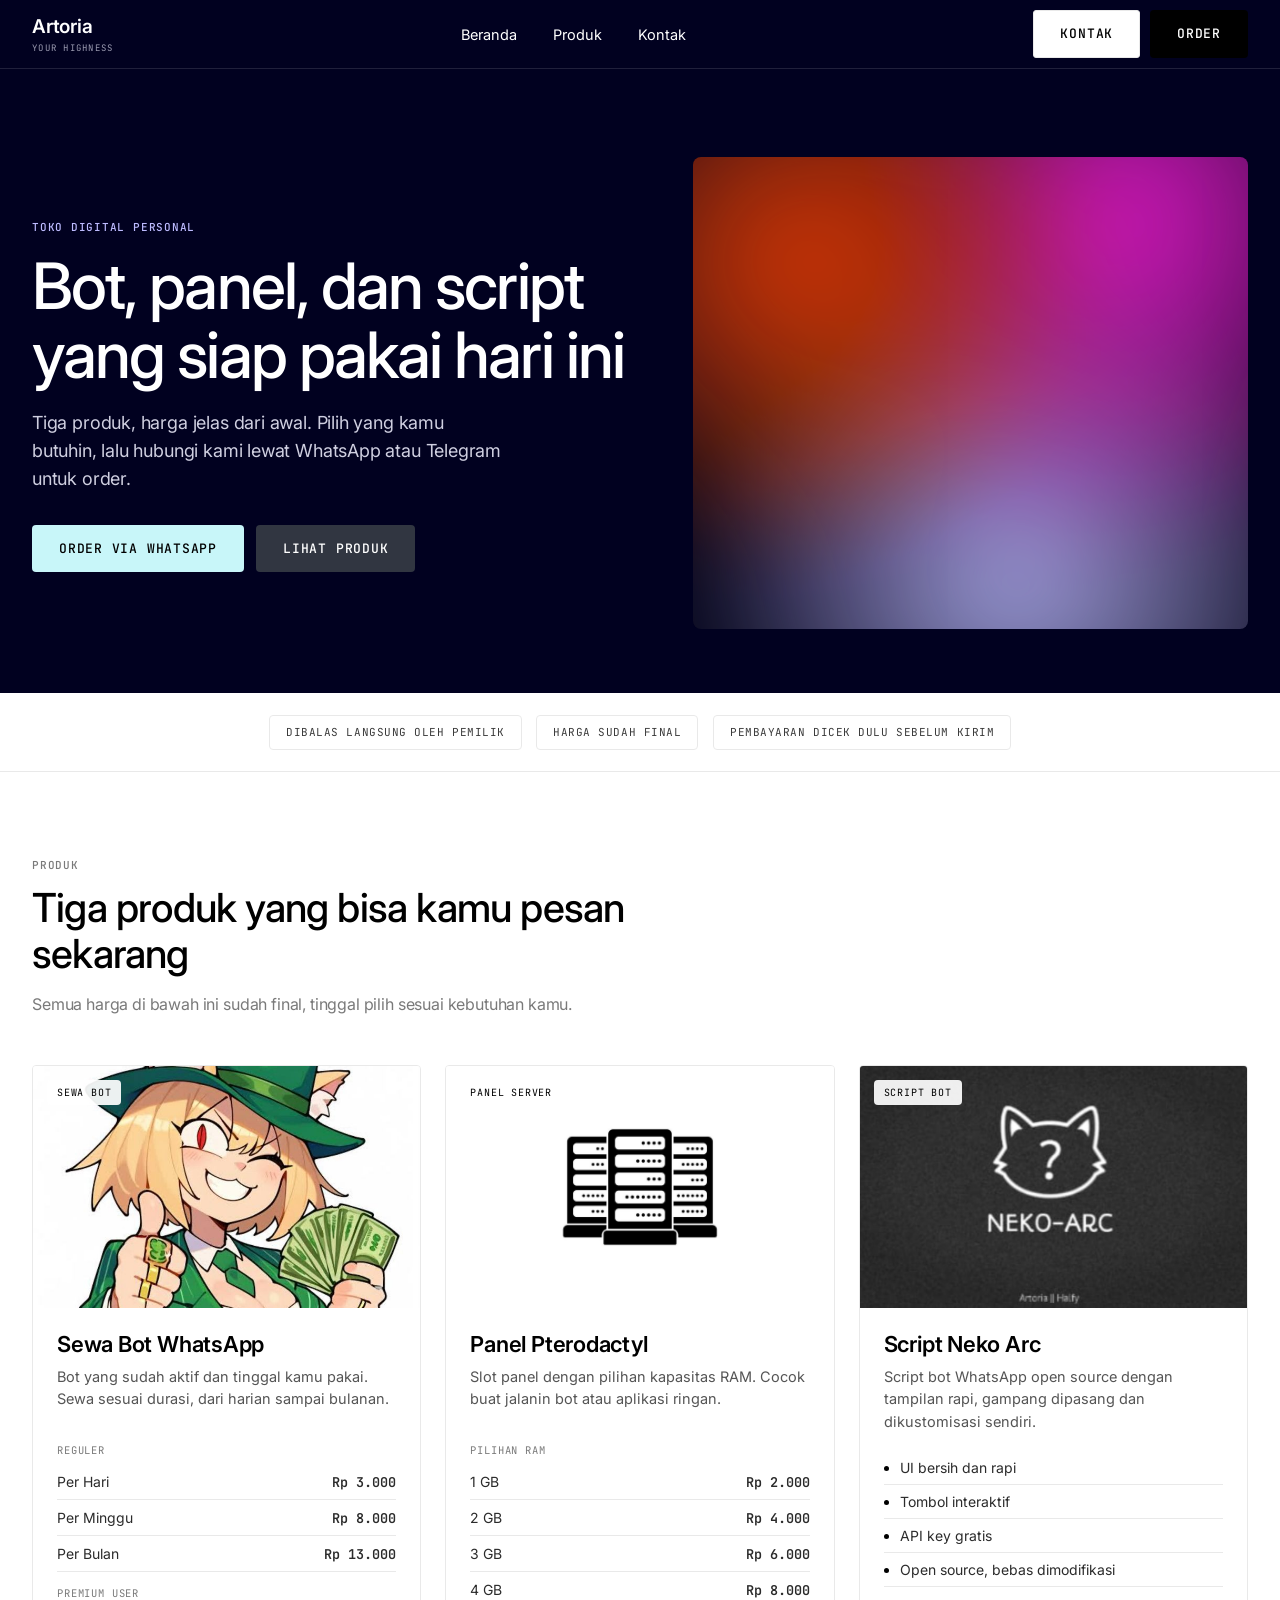
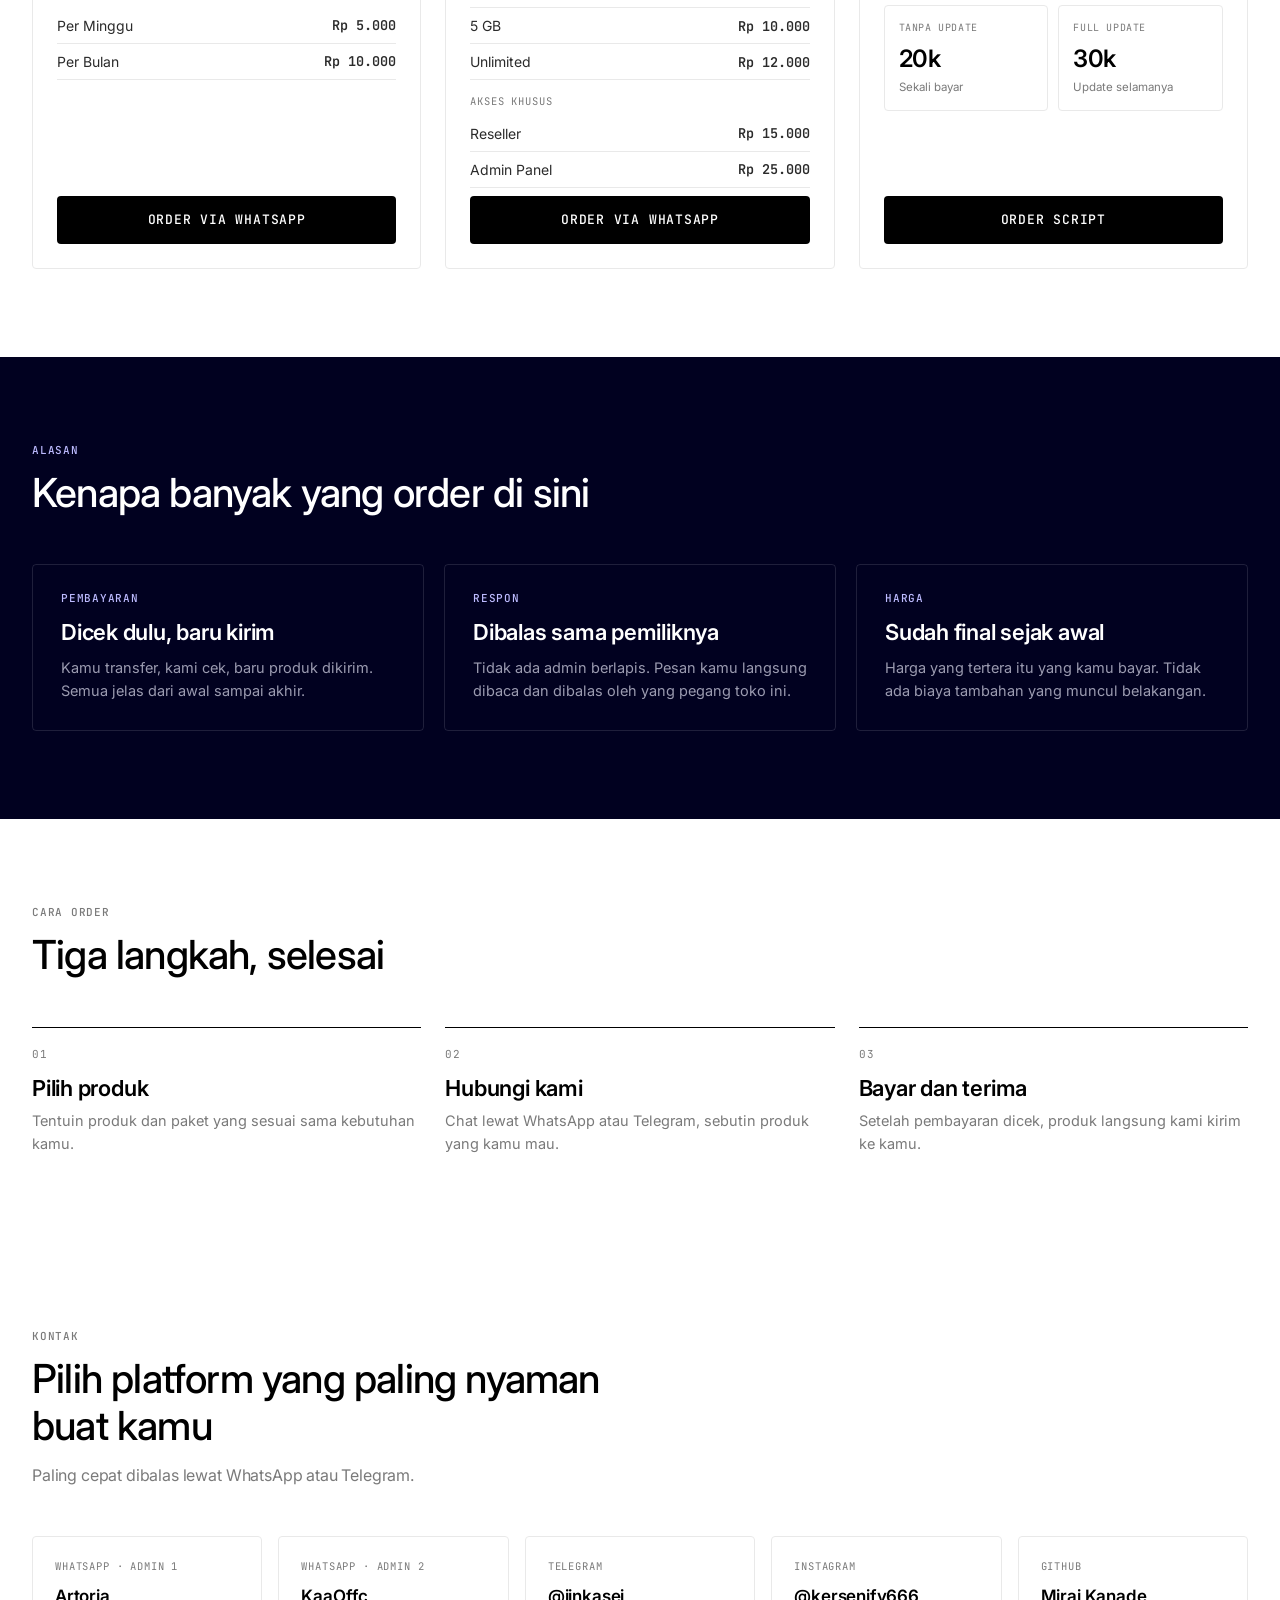
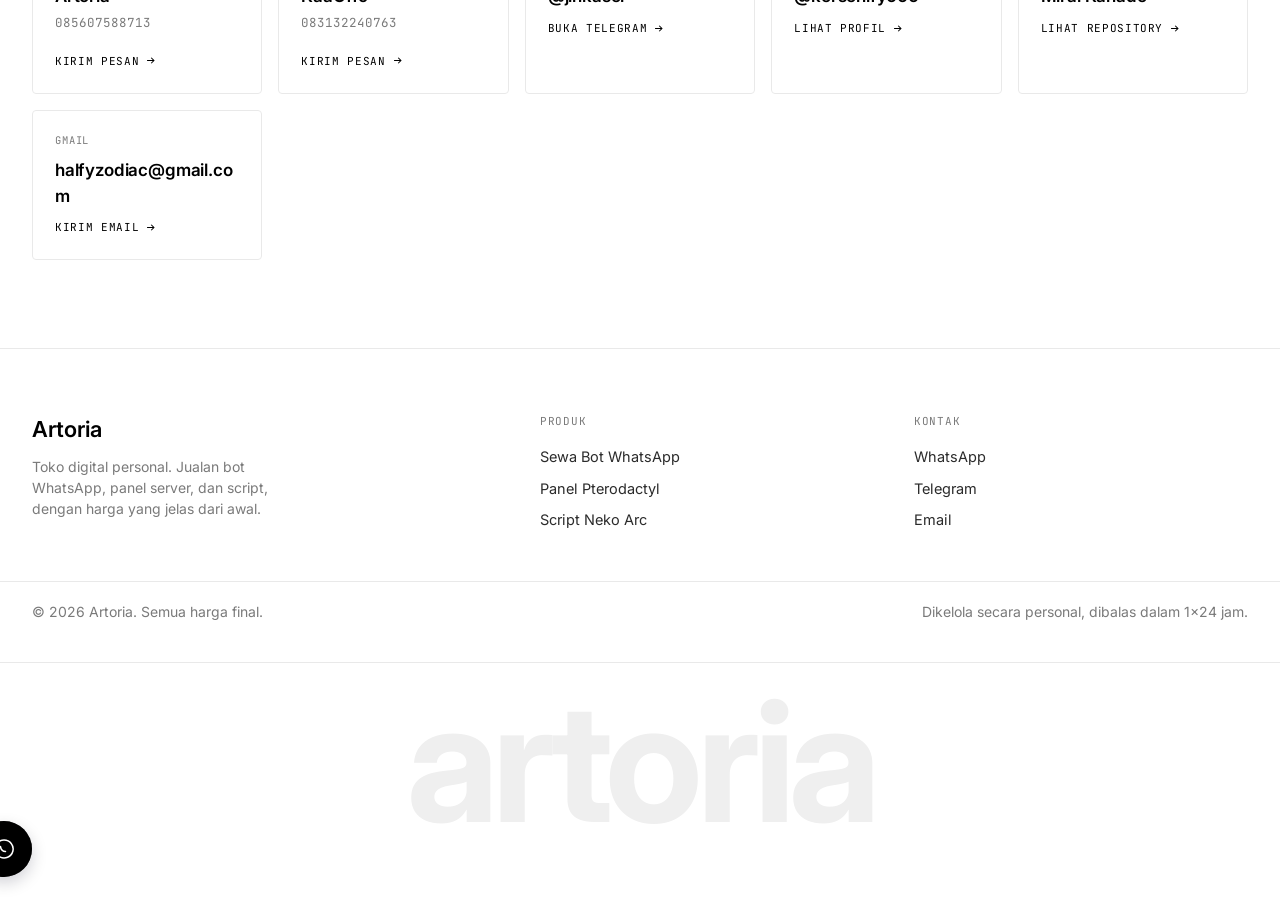
==== commit b89c8f61: "Add files via upload" ====
--- a/index.html
+++ b/index.html
@@ -211,6 +211,19 @@
 .reveal{opacity:0;transform:translateY(18px);transition:opacity .6s ease,transform .6s ease;}
 .reveal.is-visible{opacity:1;transform:translateY(0);}
 
+/* stagger reveal sedikit biar grid muncul satu-satu, bukan barengan */
+.product-grid .reveal:nth-child(2){transition-delay:.08s;}
+.product-grid .reveal:nth-child(3){transition-delay:.16s;}
+.reason-grid .reveal:nth-child(2){transition-delay:.08s;}
+.reason-grid .reveal:nth-child(3){transition-delay:.16s;}
+.steps .reveal:nth-child(2){transition-delay:.08s;}
+.steps .reveal:nth-child(3){transition-delay:.16s;}
+.contact-grid .reveal:nth-child(2){transition-delay:.06s;}
+.contact-grid .reveal:nth-child(3){transition-delay:.12s;}
+.contact-grid .reveal:nth-child(4){transition-delay:.18s;}
+.contact-grid .reveal:nth-child(5){transition-delay:.24s;}
+.contact-grid .reveal:nth-child(6){transition-delay:.3s;}
+
 /* ============ PRODUCT GRID ============ */
 .product-grid{
   max-width:var(--max);margin:0 auto;
@@ -297,7 +310,8 @@
 }
 .contact-card:hover{border-color:var(--ink);transform:translateY(-3px);}
 .contact-platform{font-family:var(--ff-mono);font-size:10.5px;letter-spacing:.08em;text-transform:uppercase;color:var(--body);margin-bottom:10px;}
-.contact-value{font-weight:600;font-size:17px;letter-spacing:-.01em;margin-bottom:14px;word-break:break-word;}
+.contact-value{font-weight:600;font-size:17px;letter-spacing:-.01em;margin-bottom:4px;word-break:break-word;}
+.contact-sub{font-family:var(--ff-mono);font-size:12.5px;color:var(--body);margin-bottom:14px;word-break:break-word;}
 .contact-cta{font-family:var(--ff-mono);font-size:11px;letter-spacing:.06em;text-transform:uppercase;color:var(--ink);display:inline-flex;align-items:center;gap:6px;}
 .contact-cta svg{width:11px;height:11px;transition:transform .2s ease;}
 .contact-card:hover .contact-cta svg{transform:translateX(3px);}
@@ -367,6 +381,84 @@
   .price-row{flex-direction:column;}
   .footer-top{grid-template-columns:1fr;gap:28px;}
 }
+
+/* ============ ANIMASI TAMBAHAN ============ */
+
+/* --- 1. Entrance pas pertama buka halaman (hero), beda dari scroll-reveal --- */
+.hero-eyebrow,.hero h1,.hero p.body-lg,.hero-ctas{
+  opacity:0;animation:heroRise .7s cubic-bezier(.2,.7,.2,1) forwards;
+}
+.hero-eyebrow{animation-delay:.05s;}
+.hero h1{animation-delay:.18s;}
+.hero p.body-lg{animation-delay:.32s;}
+.hero-ctas{animation-delay:.46s;}
+@keyframes heroRise{
+  from{opacity:0;transform:translateY(22px);}
+  to{opacity:1;transform:translateY(0);}
+}
+.ribbon{animation:ribbonIn .9s cubic-bezier(.2,.7,.2,1) .15s both;}
+@keyframes ribbonIn{
+  from{opacity:0;transform:scale(.92) rotate(-2deg);}
+  to{opacity:1;transform:scale(1) rotate(0deg);}
+}
+
+/* --- 2. Nav link: garis bawah jadi "tap pulse" saat diklik, beda dari hover slide --- */
+.nav-links a{overflow:hidden;}
+.nav-links a:active{animation:navTap .35s ease;}
+@keyframes navTap{
+  0%{letter-spacing:0;}
+  40%{letter-spacing:.03em;}
+  100%{letter-spacing:0;}
+}
+
+/* --- 3. Tombol: bounce singkat saat ditekan, beda dari scale biasa --- */
+.btn:active{animation:btnPress .28s ease;}
+@keyframes btnPress{
+  0%{transform:scale(1);}
+  35%{transform:scale(.94) translateY(1px);}
+  70%{transform:scale(1.015);}
+  100%{transform:scale(1);}
+}
+
+/* --- 4. Trust chip: muncul satu-satu dengan efek pop, bukan pulse statis --- */
+.chip{opacity:0;animation:chipPop .5s cubic-bezier(.34,1.56,.64,1) forwards;}
+.trust-inner .chip:nth-child(1){animation-delay:.55s;}
+.trust-inner .chip:nth-child(2){animation-delay:.68s;}
+.trust-inner .chip:nth-child(3){animation-delay:.81s;}
+@keyframes chipPop{
+  from{opacity:0;transform:scale(.85) translateY(6px);}
+  to{opacity:1;transform:scale(1) translateY(0);}
+}
+
+/* --- 5. Contact card: arrow "melangkah" pelan terus-menerus, beda dari icon hover di product card --- */
+.contact-cta svg{animation:ctaNudge 2.2s ease-in-out infinite;}
+.contact-card:hover .contact-cta svg{animation-play-state:paused;transform:translateX(3px);}
+@keyframes ctaNudge{
+  0%,100%{transform:translateX(0);}
+  50%{transform:translateX(4px);}
+}
+
+/* --- 6. Product tag badge: kedip halus sekali waktu, beda karakter dari yang lain --- */
+.product-tag{animation:tagGlow 3.6s ease-in-out infinite;}
+@keyframes tagGlow{
+  0%,82%,100%{box-shadow:0 0 0 0 rgba(0,0,0,0);}
+  91%{box-shadow:0 0 0 4px rgba(255,255,255,.55);}
+}
+
+/* --- 7. FAB: efek ping/radar ala notifikasi, beda total dari float --- */
+.fab{position:relative;}
+.fab::before{
+  content:'';position:absolute;inset:0;border-radius:var(--r-full);
+  background:var(--ink);opacity:.55;
+  animation:fabPing 2.6s cubic-bezier(.2,.6,.4,1) infinite;
+  z-index:-1;
+}
+.fab:hover::before{animation-play-state:paused;opacity:0;}
+@keyframes fabPing{
+  0%{transform:scale(1);opacity:.45;}
+  80%{transform:scale(1.55);opacity:0;}
+  100%{transform:scale(1.55);opacity:0;}
+}
 </style>
 </head>
 <body>
@@ -580,8 +672,15 @@
 
   <div class="contact-grid">
     <a href="https://wa.me/6285607588713" target="_blank" rel="noopener" class="contact-card reveal">
-      <div class="contact-platform">WhatsApp</div>
-      <div class="contact-value">085607588713</div>
+      <div class="contact-platform">WhatsApp · Admin 1</div>
+      <div class="contact-value">Artoria</div>
+      <div class="contact-sub">085607588713</div>
+      <div class="contact-cta">Kirim pesan <svg viewBox="0 0 16 16" fill="none"><path d="M3 8h10M9 4l4 4-4 4" stroke="currentColor" stroke-width="1.5"/></svg></div>
+    </a>
+    <a href="https://wa.me/6283132240763" target="_blank" rel="noopener" class="contact-card reveal">
+      <div class="contact-platform">WhatsApp · Admin 2</div>
+      <div class="contact-value">KaaOffc</div>
+      <div class="contact-sub">083132240763</div>
       <div class="contact-cta">Kirim pesan <svg viewBox="0 0 16 16" fill="none"><path d="M3 8h10M9 4l4 4-4 4" stroke="currentColor" stroke-width="1.5"/></svg></div>
     </a>
     <a href="https://t.me/jinkasei" target="_blank" rel="noopener" class="contact-card reveal">
@@ -623,7 +722,7 @@
     <div class="footer-col">
       <div class="footer-col-label">Kontak</div>
       <a href="https://wa.me/6285607588713" target="_blank" rel="noopener">WhatsApp</a>
-      <a href="https://t.me/jinkasei" target="_blank" rel="noopener">Telegram</a>
+      <a href="https://t.me/artoriaxd" target="_blank" rel="noopener">Telegram</a>
       <a href="mailto:halfyzodiac@gmail.com">Email</a>
     </div>
   </div>
